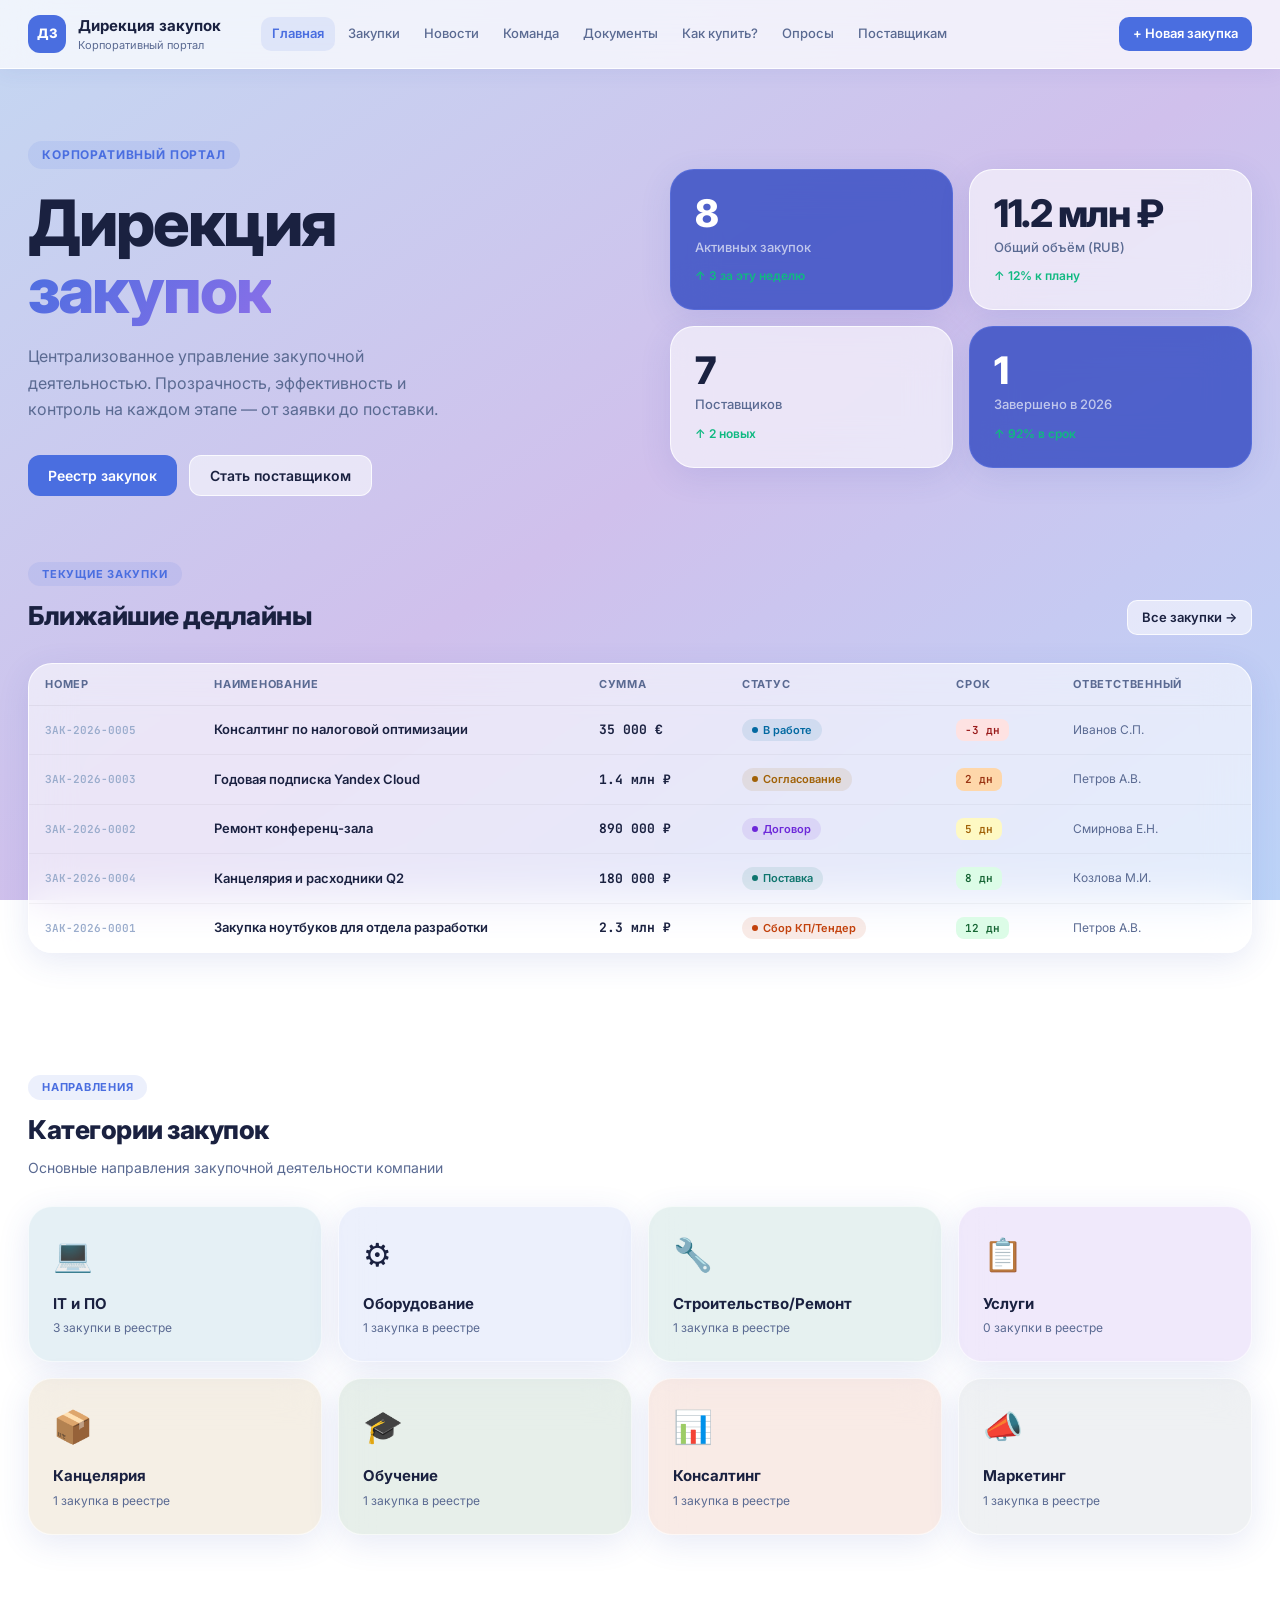
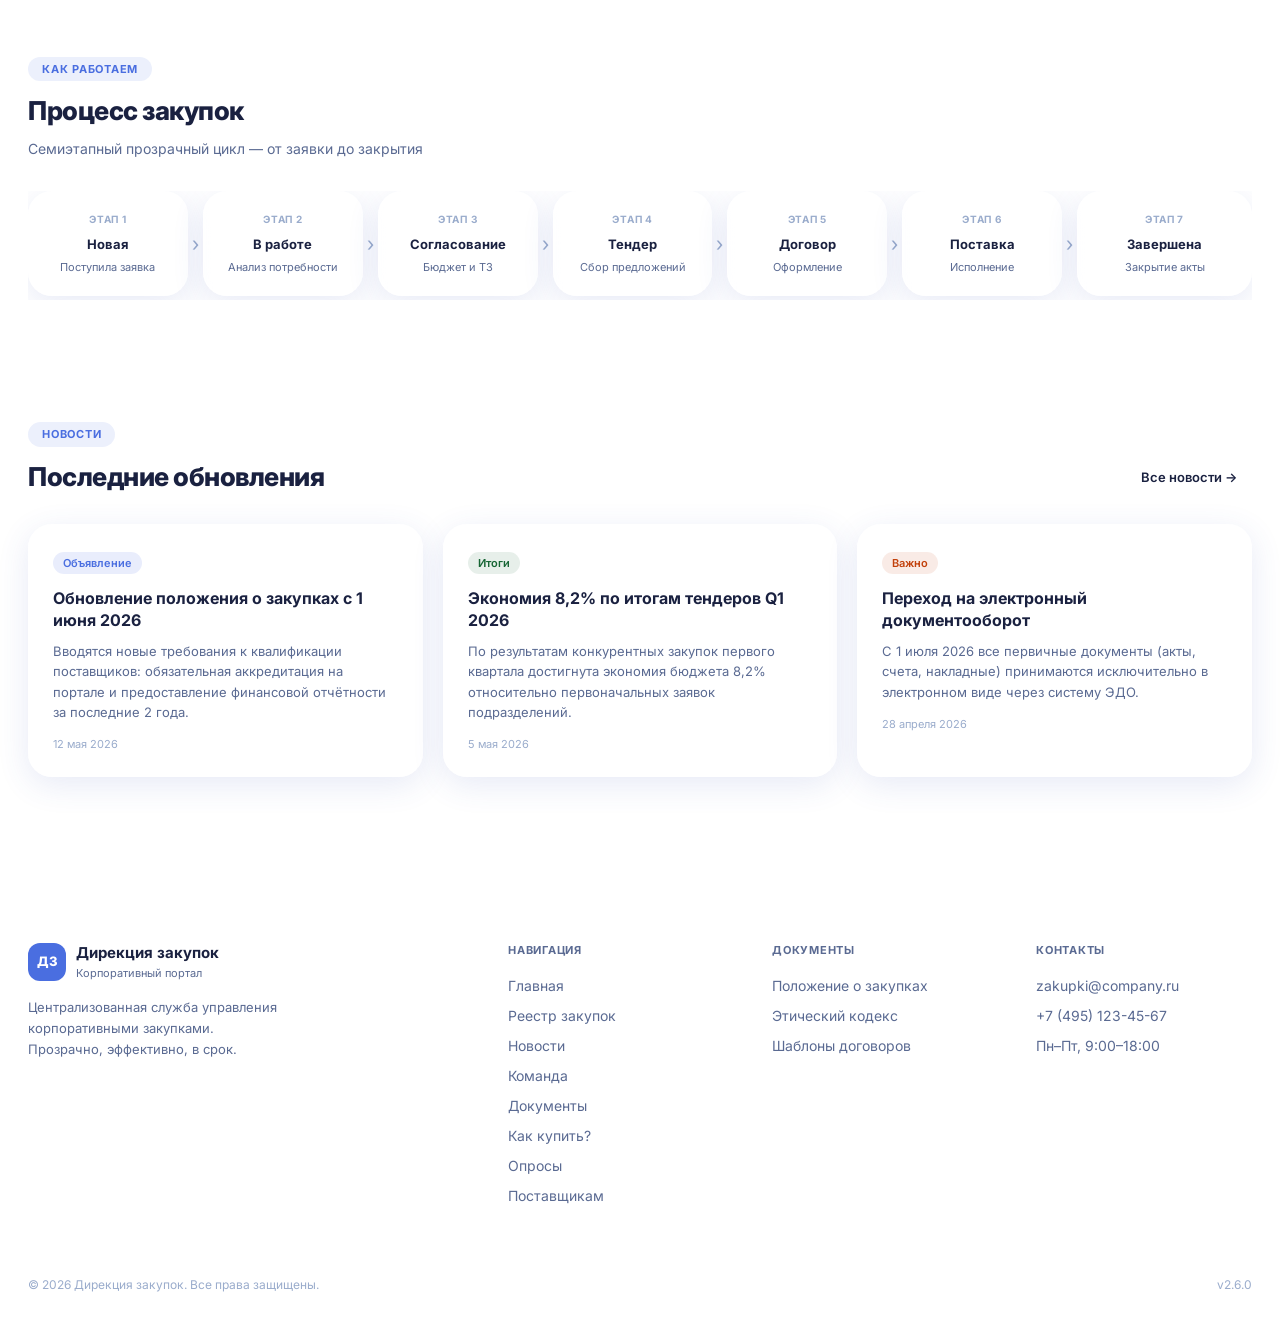
==== index.html @ 0bc18f3c "Initial commit: procurement portal" ====
<!DOCTYPE html>
<html lang="ru">
<head>
  <meta charset="UTF-8">
  <meta name="viewport" content="width=device-width, initial-scale=1.0">
  <title>Дирекция закупок — Корпоративный портал</title>
  <link rel="preconnect" href="https://fonts.googleapis.com">
  <link rel="preconnect" href="https://fonts.gstatic.com" crossorigin>
  <link href="https://fonts.googleapis.com/css2?family=Inter:wght@300;400;500;600;700;800&family=JetBrains+Mono:wght@500;600&display=swap" rel="stylesheet">
  <link rel="stylesheet" href="style.css">
</head>
<body>

<div id="nav-slot"></div>

<!-- HERO -->
<section class="hero">
  <div class="container">
    <div class="hero-layout">
      <div>
        <div class="hero-tag">Корпоративный портал</div>
        <h1 class="hero-title">Дирекция<br><span>закупок</span></h1>
        <p class="hero-sub">Централизованное управление закупочной деятельностью. Прозрачность, эффективность и контроль на каждом этапе — от заявки до поставки.</p>
        <div class="hero-actions">
          <a href="tenders.html" class="btn btn-primary">Реестр закупок</a>
          <a href="suppliers.html" class="btn btn-ghost">Стать поставщиком</a>
        </div>
      </div>
      <div class="hero-stats" id="heroStats"></div>
    </div>
  </div>
</section>

<!-- ACTIVE TENDERS -->
<section class="section" style="padding-top:0">
  <div class="container">
    <div class="section-header">
      <div>
        <div class="section-tag">Текущие закупки</div>
        <h2 class="section-title">Ближайшие дедлайны</h2>
      </div>
      <a href="tenders.html" class="btn btn-ghost btn-sm">Все закупки →</a>
    </div>
    <div class="card" style="overflow:hidden">
      <div class="table-wrap" id="tendersPreview"></div>
    </div>
  </div>
</section>

<!-- CATEGORIES -->
<section class="section">
  <div class="container">
    <div class="section-tag">Направления</div>
    <h2 class="section-title" style="margin-bottom:8px">Категории закупок</h2>
    <p class="section-sub" style="margin-bottom:28px">Основные направления закупочной деятельности компании</p>
    <div class="categories-grid" id="catsGrid"></div>
  </div>
</section>

<!-- PROCESS -->
<section class="section">
  <div class="container">
    <div class="section-tag">Как работаем</div>
    <h2 class="section-title" style="margin-bottom:8px">Процесс закупок</h2>
    <p class="section-sub" style="margin-bottom:32px">Семиэтапный прозрачный цикл — от заявки до закрытия</p>
    <div class="process-steps" id="processSteps"></div>
  </div>
</section>

<!-- NEWS -->
<section class="section">
  <div class="container">
    <div class="section-header">
      <div>
        <div class="section-tag">Новости</div>
        <h2 class="section-title">Последние обновления</h2>
      </div>
      <a href="news.html" class="btn btn-ghost btn-sm">Все новости →</a>
    </div>
    <div class="news-grid" id="newsGrid"></div>
  </div>
</section>

<div id="footer-slot"></div>

<script src="app.js"></script>
<script>
document.getElementById('nav-slot').innerHTML = navHTML('index.html');
document.getElementById('footer-slot').innerHTML = footerHTML();

const tasks = getTasks();

// Hero stats
const active = tasks.filter(t => t.status !== 'done');
const done   = tasks.filter(t => t.status === 'done');
const totalRub = tasks.filter(t => t.currency==='RUB').reduce((s,t)=>s+(parseFloat(t.amount)||0),0);
const suppliers = [...new Set(tasks.map(t=>t.supplier).filter(Boolean))].length;

document.getElementById('heroStats').innerHTML = `
  <div class="stat-card card-dark stat-dark">
    <div class="stat-value">${active.length}</div>
    <div class="stat-label">Активных закупок</div>
    <div class="stat-change up">↑ 3 за эту неделю</div>
  </div>
  <div class="stat-card card stat-light">
    <div class="stat-value">${fmtMoney(totalRub,'RUB').replace(' ₽',' <span style="font-size:22px;color:var(--muted)">₽</span>')}</div>
    <div class="stat-label">Общий объём (RUB)</div>
    <div class="stat-change up">↑ 12% к плану</div>
  </div>
  <div class="stat-card card stat-light">
    <div class="stat-value">${suppliers}</div>
    <div class="stat-label">Поставщиков</div>
    <div class="stat-change up">↑ 2 новых</div>
  </div>
  <div class="stat-card card-dark stat-dark">
    <div class="stat-value">${done.length}</div>
    <div class="stat-label">Завершено в 2026</div>
    <div class="stat-change up">↑ 92% в срок</div>
  </div>`;

// Tenders preview (5 non-done sorted by deadline)
const preview = [...tasks]
  .filter(t => t.status !== 'done')
  .sort((a,b) => new Date(a.deadline||'9999') - new Date(b.deadline||'9999'))
  .slice(0,5);

if (preview.length === 0) {
  document.getElementById('tendersPreview').innerHTML =
    '<div class="empty-state"><div class="empty-icon">📋</div><div class="empty-title">Нет активных закупок</div></div>';
} else {
  document.getElementById('tendersPreview').innerHTML = `
    <table>
      <thead><tr>
        <th>Номер</th><th>Наименование</th><th>Сумма</th><th>Статус</th><th>Срок</th><th>Ответственный</th>
      </tr></thead>
      <tbody>
        ${preview.map(t => {
          const dl = deadlineInfo(t.deadline, t.status);
          return `<tr onclick="location.href='tenders.html'">
            <td class="td-num">${esc(t.number)}</td>
            <td class="td-title">${esc(t.title)}</td>
            <td class="td-amount">${fmtMoney(t.amount,t.currency)}</td>
            <td>${statusBadge(t.status)}</td>
            <td>${dl ? `<span class="chip ${dl.cls}">${dl.label}</span>` : '—'}</td>
            <td class="td-resp">${esc(t.responsible||'—')}</td>
          </tr>`;
        }).join('')}
      </tbody>
    </table>`;
}

// Categories
const CAT_DATA = [
  { icon:'💻', name:'IT и ПО',              color:'rgba(3,105,161,0.1)',  count: tasks.filter(t=>t.category==='IT и ПО').length },
  { icon:'⚙️', name:'Оборудование',         color:'rgba(74,110,224,0.1)', count: tasks.filter(t=>t.category==='Оборудование').length },
  { icon:'🔧', name:'Строительство/Ремонт', color:'rgba(15,118,110,0.1)', count: tasks.filter(t=>t.category==='Строительство/Ремонт').length },
  { icon:'📋', name:'Услуги',               color:'rgba(109,40,217,0.1)', count: tasks.filter(t=>t.category==='Услуги').length },
  { icon:'📦', name:'Канцелярия',           color:'rgba(161,98,7,0.1)',   count: tasks.filter(t=>t.category==='Канцелярия').length },
  { icon:'🎓', name:'Обучение',             color:'rgba(22,101,52,0.1)',  count: tasks.filter(t=>t.category==='Обучение').length },
  { icon:'📊', name:'Консалтинг',           color:'rgba(194,65,12,0.1)',  count: tasks.filter(t=>t.category==='Консалтинг').length },
  { icon:'📣', name:'Маркетинг',            color:'rgba(100,116,139,0.1)',count: tasks.filter(t=>t.category==='Маркетинг').length },
];

document.getElementById('catsGrid').innerHTML = CAT_DATA.map(c => `
  <div class="cat-card card card-hover" style="background:${c.color};border-color:rgba(255,255,255,0.6)">
    <div class="cat-icon">${c.icon}</div>
    <div class="cat-name">${c.name}</div>
    <div class="cat-count">${c.count} закуп${c.count===1?'ка':'ки'} в реестре</div>
  </div>`).join('');

// Process steps
const STEPS = [
  { label:'Новая',       sub:'Поступила заявка' },
  { label:'В работе',    sub:'Анализ потребности' },
  { label:'Согласование',sub:'Бюджет и ТЗ' },
  { label:'Тендер',      sub:'Сбор предложений' },
  { label:'Договор',     sub:'Оформление' },
  { label:'Поставка',    sub:'Исполнение' },
  { label:'Завершена',   sub:'Закрытие акты' },
];

document.getElementById('processSteps').innerHTML = STEPS.map((s,i) => `
  <div class="step-wrap">
    <div class="step-card card">
      <div class="step-num">Этап ${i+1}</div>
      <div class="step-name">${s.label}</div>
      <div class="step-sub">${s.sub}</div>
    </div>
    ${i < STEPS.length-1 ? '<div class="step-arrow">›</div>' : ''}
  </div>`).join('');

// News — первые 3 из общего массива в app.js
document.getElementById('newsGrid').innerHTML = NEWS.slice(0,3).map(n => `
  <div class="news-card card card-hover">
    <div class="news-type" style="background:${n.tagColor};color:${n.tagText}">${n.tag}</div>
    <div class="news-title">${n.title}</div>
    <div class="news-body">${n.body}</div>
    <div class="news-date">${n.date}</div>
  </div>`).join('');
</script>
</body>
</html>
---- style.css ----
@import url('https://fonts.googleapis.com/css2?family=Inter:wght@300;400;500;600;700;800&family=JetBrains+Mono:wght@500;600&display=swap');

*,*::before,*::after{box-sizing:border-box;margin:0;padding:0}
:root{
  --bg:linear-gradient(145deg,#c4d7f2 0%,#d0c0ec 52%,#bcd4f8 100%);
  --glass:rgba(255,255,255,0.58);--glass-b:rgba(255,255,255,0.78);
  --glass-dark:rgba(52,75,195,0.82);--glass-dark-b:rgba(110,140,255,0.28);
  --blur:blur(22px);
  --r-xl:24px;--r-lg:18px;--r-md:12px;--r-sm:9px;
  --primary:#4a6ee0;--primary-h:#3558c0;--primary-l:rgba(74,110,224,0.1);
  --text:#1a2140;--muted:#5a6a92;--subtle:#9aaccc;
  --shadow:0 8px 32px rgba(55,80,180,0.12);--shadow-h:0 14px 48px rgba(55,80,180,0.2);
}
html{scroll-behavior:smooth}
body{font-family:'Inter',system-ui,sans-serif;background:var(--bg);background-attachment:fixed;min-height:100vh;color:var(--text);line-height:1.5}
.mono{font-family:'JetBrains Mono',monospace}
.container{max-width:1380px;margin:0 auto;padding:0 28px}

/* NAVBAR */
.navbar{position:sticky;top:0;z-index:200;background:rgba(255,255,255,0.72);backdrop-filter:var(--blur);-webkit-backdrop-filter:var(--blur);border-bottom:1px solid rgba(255,255,255,0.88);box-shadow:0 2px 20px rgba(55,80,180,0.08)}
.navbar .container{height:68px;display:flex;align-items:center}
.nav-brand{display:flex;align-items:center;gap:12px;text-decoration:none;margin-right:40px;flex-shrink:0}
.brand-icon{width:38px;height:38px;border-radius:12px;background:var(--primary);color:white;display:flex;align-items:center;justify-content:center;font-size:13px;font-weight:800;letter-spacing:-0.5px}
.brand-name{font-size:15px;font-weight:700;color:var(--text)}
.brand-sub{font-size:11px;color:var(--muted)}
.nav-links{display:flex;gap:2px;flex:1}
.nav-link{display:flex;align-items:center;padding:7px 11px;border-radius:10px;font-size:13px;font-weight:500;color:var(--muted);text-decoration:none;transition:all 0.15s}
.nav-link:hover{background:rgba(255,255,255,0.55);color:var(--text)}
.nav-link.active{background:var(--primary-l);color:var(--primary);font-weight:600}
.nav-actions{display:flex;align-items:center;gap:10px;margin-left:auto}

/* BUTTONS */
.btn{display:inline-flex;align-items:center;gap:7px;padding:9px 20px;border-radius:var(--r-md);font-size:14px;font-weight:600;cursor:pointer;transition:all 0.15s;border:none;font-family:inherit;text-decoration:none;white-space:nowrap}
.btn-primary{background:var(--primary);color:white}
.btn-primary:hover{background:var(--primary-h);transform:translateY(-1px);box-shadow:0 4px 16px rgba(74,110,224,0.38)}
.btn-ghost{background:rgba(255,255,255,0.55);color:var(--text);border:1px solid rgba(255,255,255,0.78)}
.btn-ghost:hover{background:rgba(255,255,255,0.75);transform:translateY(-1px)}
.btn-danger{background:rgba(239,68,68,0.1);color:#dc2626;border:1px solid rgba(239,68,68,0.2)}
.btn-danger:hover{background:rgba(239,68,68,0.18)}
.btn-sm{padding:7px 14px;font-size:13px;border-radius:10px}
.btn-icon{padding:8px;border-radius:var(--r-sm);background:rgba(255,255,255,0.5);border:1px solid rgba(255,255,255,0.7);cursor:pointer;color:var(--muted);transition:all 0.15s;display:inline-flex;align-items:center;font-family:inherit}
.btn-icon:hover{background:rgba(255,255,255,0.75);color:var(--text)}

/* GLASS CARD */
.card{background:var(--glass);backdrop-filter:var(--blur);-webkit-backdrop-filter:var(--blur);border:1px solid var(--glass-b);border-radius:var(--r-xl);box-shadow:var(--shadow)}
.card-dark{background:var(--glass-dark);backdrop-filter:var(--blur);-webkit-backdrop-filter:var(--blur);border:1px solid var(--glass-dark-b);border-radius:var(--r-xl);box-shadow:var(--shadow);color:white}
.card-hover{transition:all 0.2s}
.card-hover:hover{transform:translateY(-3px);box-shadow:var(--shadow-h);border-color:rgba(255,255,255,0.9)}

/* INPUTS */
.input{width:100%;padding:10px 14px;background:rgba(255,255,255,0.65);border:1px solid rgba(255,255,255,0.8);border-radius:var(--r-sm);font-family:inherit;font-size:14px;color:var(--text);transition:all 0.15s;outline:none}
.input:focus{border-color:var(--primary);background:rgba(255,255,255,0.88);box-shadow:0 0 0 3px rgba(74,110,224,0.1)}
.input::placeholder{color:var(--subtle)}
select.input{cursor:pointer}
textarea.input{resize:vertical;min-height:72px}

/* BADGES */
.badge{display:inline-flex;align-items:center;gap:5px;padding:3px 10px;border-radius:20px;font-size:11px;font-weight:600;white-space:nowrap}
.badge::before{content:'';width:6px;height:6px;border-radius:50%;background:currentColor;flex-shrink:0}
.badge-new{background:rgba(100,116,139,0.12);color:#64748b}
.badge-in_progress{background:rgba(3,105,161,0.1);color:#0369a1}
.badge-approval{background:rgba(161,98,7,0.1);color:#a16207}
.badge-tender{background:rgba(194,65,12,0.1);color:#c2410c}
.badge-contract{background:rgba(109,40,217,0.1);color:#6d28d9}
.badge-delivery{background:rgba(15,118,110,0.1);color:#0f766e}
.badge-done{background:rgba(22,101,52,0.1);color:#166534}
.badge-low{background:rgba(100,116,139,0.12);color:#64748b}
.badge-medium{background:rgba(3,105,161,0.1);color:#0369a1}
.badge-high{background:rgba(194,65,12,0.1);color:#c2410c}
.badge-critical{background:rgba(153,27,27,0.12);color:#991b1b}

/* DEADLINE CHIPS */
.chip{display:inline-flex;align-items:center;padding:3px 9px;border-radius:8px;font-size:11px;font-weight:600;font-family:'JetBrains Mono',monospace}
.chip-red{background:#fee2e2;color:#991b1b}
.chip-orange{background:#fed7aa;color:#9a3412}
.chip-yellow{background:#fef9c3;color:#a16207}
.chip-green{background:#dcfce7;color:#166534}
.chip-gray{background:rgba(100,116,139,0.1);color:#64748b}

/* SECTION */
.section{padding:60px 0}
.section-header{display:flex;align-items:flex-end;justify-content:space-between;margin-bottom:28px}
.section-tag{display:inline-flex;padding:4px 14px;background:rgba(74,110,224,0.1);color:var(--primary);border-radius:20px;font-size:11px;font-weight:700;text-transform:uppercase;letter-spacing:0.07em;margin-bottom:10px}
.section-title{font-size:26px;font-weight:800;letter-spacing:-0.5px}
.section-sub{font-size:14px;color:var(--muted)}

/* HERO */
.hero{padding:72px 0 64px}
.hero-layout{display:grid;grid-template-columns:1fr 1fr;gap:60px;align-items:center}
.hero-tag{display:inline-flex;padding:5px 14px;background:rgba(74,110,224,0.1);color:var(--primary);border-radius:20px;font-size:12px;font-weight:700;text-transform:uppercase;letter-spacing:0.07em;margin-bottom:20px}
.hero-title{font-size:clamp(38px,5vw,64px);font-weight:800;letter-spacing:-2px;line-height:1.05;margin-bottom:20px;color:var(--text)}
.hero-title span{background:linear-gradient(130deg,var(--primary) 0%,#8b6fe8 100%);-webkit-background-clip:text;-webkit-text-fill-color:transparent;background-clip:text}
.hero-sub{font-size:16px;color:var(--muted);line-height:1.65;margin-bottom:32px;max-width:420px}
.hero-actions{display:flex;gap:12px}
.hero-stats{display:grid;grid-template-columns:1fr 1fr;gap:16px}
.stat-card{padding:24px;border-radius:var(--r-xl)}
.stat-value{font-size:38px;font-weight:800;letter-spacing:-1.5px;line-height:1;margin-bottom:6px}
.stat-label{font-size:13px;font-weight:500}
.stat-change{font-size:12px;font-weight:600;margin-top:10px}
.stat-change.up{color:#10b981}
.stat-change.dn{color:#ef4444}
.stat-dark .stat-label{color:rgba(255,255,255,0.65)}
.stat-light .stat-label{color:var(--muted)}

/* TABLE */
.table-wrap{overflow-x:auto}
table{width:100%;border-collapse:collapse}
thead th{padding:12px 16px;text-align:left;font-size:11px;font-weight:700;text-transform:uppercase;letter-spacing:0.07em;color:var(--muted);border-bottom:1px solid rgba(0,0,0,0.05);white-space:nowrap}
tbody tr{cursor:pointer;transition:background 0.1s}
tbody tr:hover td{background:rgba(255,255,255,0.32)}
tbody td{padding:13px 16px;font-size:13px;border-bottom:1px solid rgba(0,0,0,0.04);vertical-align:middle}
tbody tr:last-child td{border-bottom:none}
.td-num{font-family:'JetBrains Mono',monospace;font-size:11px;color:var(--subtle);font-weight:600;white-space:nowrap}
.td-title{font-weight:600;color:var(--text);max-width:280px;overflow:hidden;text-overflow:ellipsis;white-space:nowrap}
.td-amount{font-family:'JetBrains Mono',monospace;font-weight:700;color:var(--text);white-space:nowrap}
.td-resp{font-size:12px;color:var(--muted);white-space:nowrap}

/* MODAL */
.overlay{position:fixed;inset:0;background:rgba(20,35,100,0.35);backdrop-filter:blur(10px);-webkit-backdrop-filter:blur(10px);display:flex;align-items:center;justify-content:center;z-index:500;padding:20px;animation:fadeIn 0.2s}
.modal{background:rgba(232,240,255,0.94);backdrop-filter:blur(28px);-webkit-backdrop-filter:blur(28px);border:1px solid rgba(255,255,255,0.92);border-radius:var(--r-xl);max-width:640px;width:100%;max-height:90vh;overflow-y:auto;box-shadow:0 24px 80px rgba(40,60,160,0.22);animation:slideUp 0.2s}
.modal-header{padding:24px 28px 18px;border-bottom:1px solid rgba(255,255,255,0.6);display:flex;align-items:flex-start;justify-content:space-between;gap:16px;position:sticky;top:0;background:rgba(232,240,255,0.97);backdrop-filter:blur(28px);z-index:10;border-radius:var(--r-xl) var(--r-xl) 0 0}
.modal-title{font-size:18px;font-weight:700}
.modal-num{font-size:12px;color:var(--muted);margin-top:3px;font-family:'JetBrains Mono',monospace}
.modal-body{padding:24px 28px}
.modal-footer{padding:16px 28px 24px;border-top:1px solid rgba(255,255,255,0.6);display:flex;gap:10px;justify-content:flex-end}

/* FORM */
.form-row{display:grid;grid-template-columns:1fr 1fr;gap:14px;margin-bottom:14px}
.form-row-3{grid-template-columns:1fr 1fr 1fr}
.form-group{margin-bottom:14px}
.form-label{display:block;font-size:11px;font-weight:700;text-transform:uppercase;letter-spacing:0.06em;color:var(--muted);margin-bottom:5px}

/* FILTERS */
.filters{display:flex;gap:10px;flex-wrap:wrap;margin-bottom:24px;align-items:center}
.filters .input{width:auto}
.search-wrap{position:relative}
.search-icon{position:absolute;left:12px;top:50%;transform:translateY(-50%);color:var(--subtle);pointer-events:none;font-size:15px}
.search-wrap .input{padding-left:36px;min-width:220px}

/* DETAIL */
.detail-grid{display:grid;grid-template-columns:1fr 1fr;gap:16px}
.detail-label{font-size:10px;font-weight:700;text-transform:uppercase;letter-spacing:0.07em;color:var(--subtle);margin-bottom:4px}
.detail-value{font-size:14px;color:var(--text)}
.detail-desc{background:rgba(255,255,255,0.4);border-radius:var(--r-sm);padding:12px;font-size:13px;color:var(--muted);line-height:1.5;margin-top:16px}
.detail-comment{background:rgba(254,249,195,0.5);border:1px solid rgba(253,230,138,0.5);border-radius:var(--r-sm);padding:12px;font-size:13px;color:#a16207;line-height:1.5;margin-top:12px}

/* CATEGORIES */
.categories-grid{display:grid;grid-template-columns:repeat(4,1fr);gap:16px}
.cat-card{padding:24px;cursor:default}
.cat-icon{font-size:32px;margin-bottom:14px}
.cat-name{font-size:15px;font-weight:700;margin-bottom:4px}
.cat-count{font-size:12px;color:var(--muted)}

/* PROCESS */
.process-steps{display:flex;gap:0;overflow-x:auto;padding-bottom:4px;align-items:stretch}
.step-wrap{flex:1;min-width:120px;display:flex;align-items:center}
.step-card{flex:1;padding:20px 14px;text-align:center}
.step-arrow{color:var(--subtle);font-size:20px;flex-shrink:0;padding:0 4px}
.step-num{font-size:10px;font-weight:700;text-transform:uppercase;letter-spacing:0.07em;color:var(--subtle);margin-bottom:8px}
.step-name{font-size:13px;font-weight:700;color:var(--text)}
.step-sub{font-size:11px;color:var(--muted);margin-top:4px}

/* NEWS */
.news-grid{display:grid;grid-template-columns:repeat(3,1fr);gap:20px}
.news-card{padding:24px}
.news-type{display:inline-flex;padding:3px 10px;border-radius:20px;font-size:11px;font-weight:600;margin-bottom:14px}
.news-title{font-size:16px;font-weight:700;line-height:1.35;margin-bottom:10px}
.news-body{font-size:13px;color:var(--muted);line-height:1.55}
.news-date{font-size:11px;color:var(--subtle);margin-top:14px}

/* SUPPLIERS */
.benefits-grid{display:grid;grid-template-columns:repeat(4,1fr);gap:16px;margin-bottom:48px}
.benefit-card{padding:28px 24px}
.benefit-icon{font-size:32px;margin-bottom:16px}
.benefit-title{font-size:15px;font-weight:700;margin-bottom:8px}
.benefit-text{font-size:13px;color:var(--muted);line-height:1.55}
.how-grid{display:grid;grid-template-columns:repeat(4,1fr);gap:20px;margin-bottom:48px}
.how-card{padding:28px 24px}
.how-num{width:44px;height:44px;border-radius:14px;background:var(--primary);color:white;display:flex;align-items:center;justify-content:center;font-size:18px;font-weight:800;margin-bottom:16px}
.how-title{font-size:15px;font-weight:700;margin-bottom:8px}
.how-text{font-size:13px;color:var(--muted);line-height:1.55}

/* FOOTER */
.footer{margin-top:60px;padding:44px 0 32px;border-top:1px solid rgba(255,255,255,0.45)}
.footer-grid{display:grid;grid-template-columns:2fr 1fr 1fr 1fr;gap:48px;margin-bottom:36px}
.footer-heading{font-size:11px;font-weight:700;text-transform:uppercase;letter-spacing:0.07em;color:var(--muted);margin-bottom:16px}
.footer-link{display:block;font-size:14px;color:var(--muted);text-decoration:none;margin-bottom:9px;transition:color 0.15s}
.footer-link:hover{color:var(--text)}
.footer-bottom{padding-top:24px;border-top:1px solid rgba(255,255,255,0.4);display:flex;justify-content:space-between;font-size:12px;color:var(--subtle)}

/* MISC */
.hidden{display:none!important}
.empty-state{padding:48px;text-align:center;color:var(--muted)}
.empty-icon{font-size:40px;margin-bottom:12px}
.empty-title{font-size:16px;font-weight:600;margin-bottom:6px}
.divider{height:1px;background:rgba(255,255,255,0.5);margin:20px 0}
.page-title{font-size:32px;font-weight:800;letter-spacing:-1px;margin-bottom:8px}
.page-sub{font-size:15px;color:var(--muted)}
.summary-row{display:flex;gap:16px;margin-bottom:28px;flex-wrap:wrap}
.summary-card{padding:16px 20px;border-radius:var(--r-lg);flex:1;min-width:140px}
.summary-val{font-size:24px;font-weight:800;letter-spacing:-1px}
.summary-lbl{font-size:12px;color:var(--muted);margin-top:2px}

/* RESPONSIVE */
@media(max-width:1100px){.categories-grid{grid-template-columns:repeat(3,1fr)}.benefits-grid{grid-template-columns:repeat(2,1fr)}.how-grid{grid-template-columns:repeat(2,1fr)}}
@media(max-width:900px){.nav-links{display:none}.hero-layout{grid-template-columns:1fr}.hero-stats{grid-template-columns:1fr 1fr 1fr 1fr}.footer-grid{grid-template-columns:1fr 1fr;gap:28px}.news-grid{grid-template-columns:1fr 1fr}.categories-grid{grid-template-columns:repeat(2,1fr)}}
@media(max-width:600px){.container{padding:0 16px}.hero-stats{grid-template-columns:1fr 1fr}.form-row,.form-row-3{grid-template-columns:1fr}.detail-grid{grid-template-columns:1fr}.news-grid{grid-template-columns:1fr}.footer-grid{grid-template-columns:1fr}.summary-row{flex-direction:column}}

/* ANIMATIONS */
@keyframes fadeIn{from{opacity:0}to{opacity:1}}
@keyframes slideUp{from{opacity:0;transform:translateY(18px)}to{opacity:1;transform:translateY(0)}}

/* SCROLLBARS */
::-webkit-scrollbar{width:8px;height:8px}
::-webkit-scrollbar-track{background:rgba(255,255,255,0.15);border-radius:4px}
::-webkit-scrollbar-thumb{background:rgba(74,110,224,0.28);border-radius:4px}
::-webkit-scrollbar-thumb:hover{background:rgba(74,110,224,0.48)}
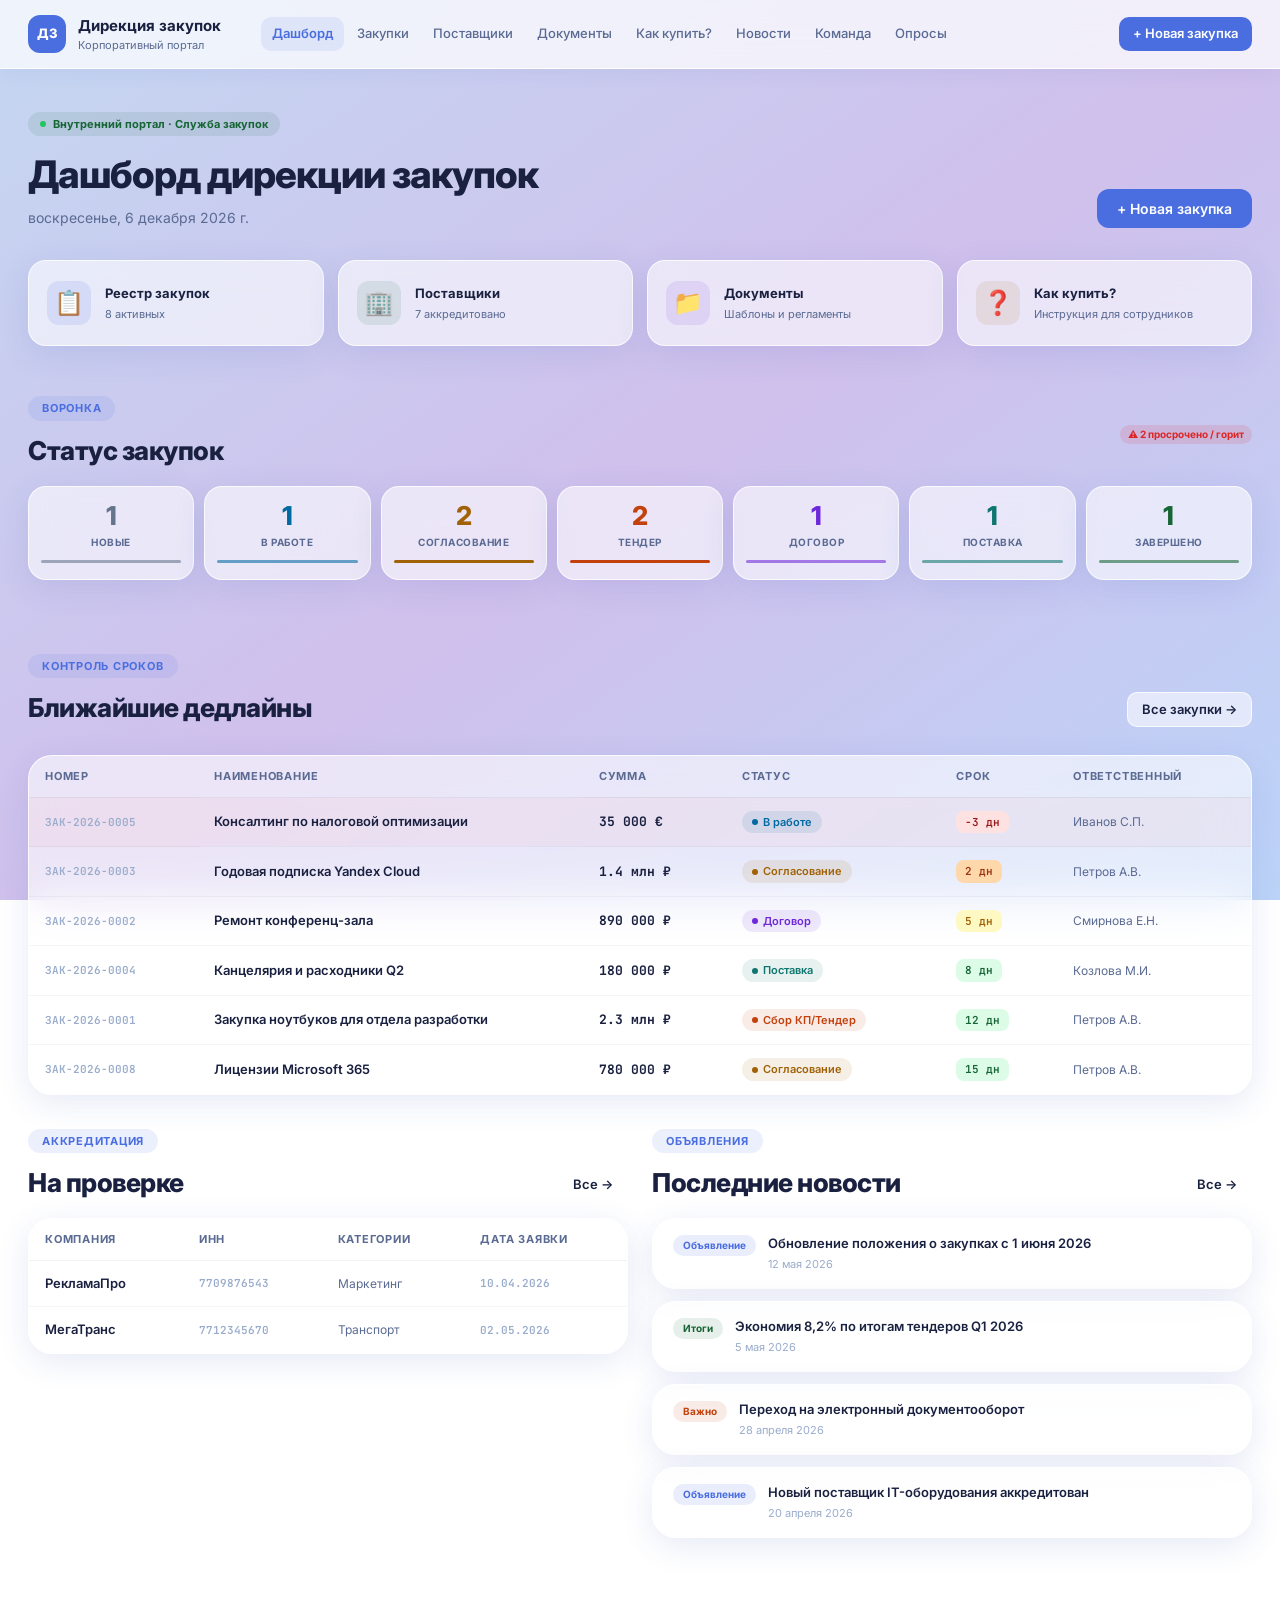
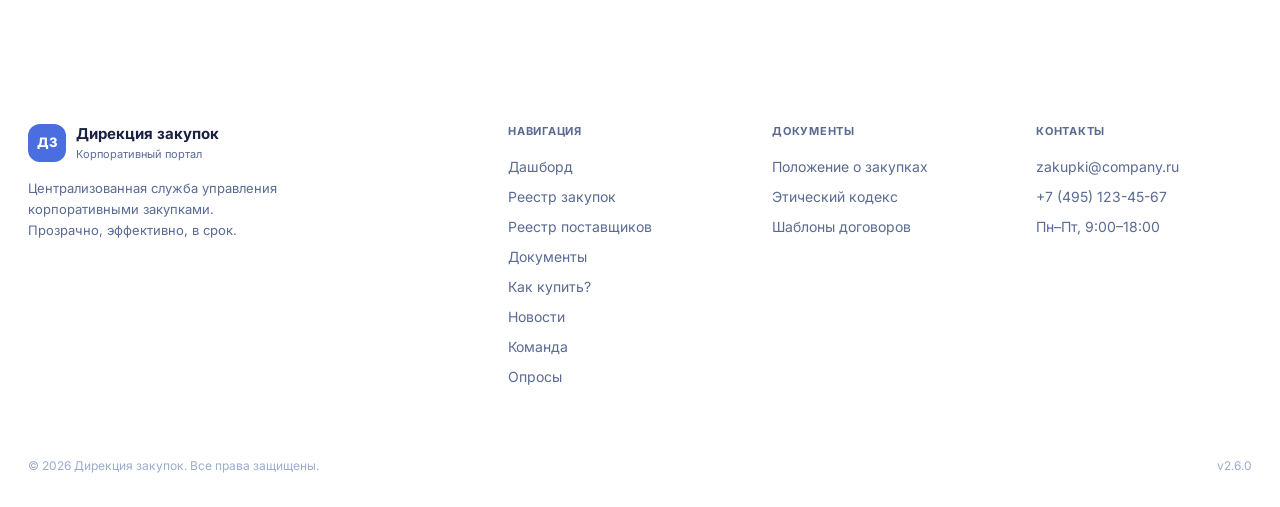
==== commit ad332070: "Переработка под внутреннее использование: дашборд, реестр поставщиков, обновлённая навигация" ====
--- a/index.html
+++ b/index.html
@@ -3,40 +3,93 @@
 <head>
   <meta charset="UTF-8">
   <meta name="viewport" content="width=device-width, initial-scale=1.0">
-  <title>Дирекция закупок — Корпоративный портал</title>
+  <title>Дашборд — Дирекция закупок</title>
   <link rel="preconnect" href="https://fonts.googleapis.com">
   <link rel="preconnect" href="https://fonts.gstatic.com" crossorigin>
   <link href="https://fonts.googleapis.com/css2?family=Inter:wght@300;400;500;600;700;800&family=JetBrains+Mono:wght@500;600&display=swap" rel="stylesheet">
   <link rel="stylesheet" href="style.css">
+  <style>
+    .quick-actions{display:grid;grid-template-columns:repeat(4,1fr);gap:14px;margin-bottom:40px}
+    .qa-card{padding:20px 18px;border-radius:var(--r-lg);display:flex;align-items:center;gap:14px;text-decoration:none;color:var(--text);transition:all 0.15s;cursor:pointer}
+    .qa-card:hover{transform:translateY(-2px);box-shadow:var(--shadow-h)}
+    .qa-icon{font-size:24px;width:44px;height:44px;border-radius:12px;display:flex;align-items:center;justify-content:center;flex-shrink:0}
+    .qa-label{font-size:13px;font-weight:700}
+    .qa-sub{font-size:11px;color:var(--muted);margin-top:2px}
+    .pipeline-grid{display:grid;grid-template-columns:repeat(7,1fr);gap:10px;margin-bottom:40px}
+    .pipe-card{padding:16px 12px;text-align:center;border-radius:var(--r-lg)}
+    .pipe-count{font-size:26px;font-weight:800;line-height:1;margin-bottom:6px}
+    .pipe-label{font-size:10px;font-weight:700;text-transform:uppercase;letter-spacing:0.05em;color:var(--muted)}
+    .pipe-bar{height:3px;border-radius:2px;margin-top:10px}
+    .urgent-badge{display:inline-flex;padding:2px 8px;border-radius:10px;font-size:10px;font-weight:700;background:rgba(220,38,38,0.12);color:#dc2626}
+    @media(max-width:1100px){.quick-actions{grid-template-columns:repeat(2,1fr)}.pipeline-grid{grid-template-columns:repeat(4,1fr)}}
+    @media(max-width:600px){.quick-actions{grid-template-columns:1fr 1fr}.pipeline-grid{grid-template-columns:repeat(2,1fr)}}
+  </style>
 </head>
 <body>
 
 <div id="nav-slot"></div>
 
-<!-- HERO -->
-<section class="hero">
-  <div class="container">
-    <div class="hero-layout">
-      <div>
-        <div class="hero-tag">Корпоративный портал</div>
-        <h1 class="hero-title">Дирекция<br><span>закупок</span></h1>
-        <p class="hero-sub">Централизованное управление закупочной деятельностью. Прозрачность, эффективность и контроль на каждом этапе — от заявки до поставки.</p>
-        <div class="hero-actions">
-          <a href="tenders.html" class="btn btn-primary">Реестр закупок</a>
-          <a href="suppliers.html" class="btn btn-ghost">Стать поставщиком</a>
+<!-- HEADER -->
+<section style="padding:40px 0 32px">
+  <div class="container">
+    <div style="display:flex;align-items:flex-end;justify-content:space-between;flex-wrap:wrap;gap:16px">
+      <div>
+        <div style="display:inline-flex;align-items:center;gap:7px;padding:4px 12px;background:rgba(22,101,52,0.1);border-radius:20px;font-size:11px;font-weight:700;color:#166534;margin-bottom:10px">
+          <span style="width:6px;height:6px;background:#22c55e;border-radius:50%;display:inline-block"></span>
+          Внутренний портал · Служба закупок
         </div>
-      </div>
-      <div class="hero-stats" id="heroStats"></div>
-    </div>
-  </div>
-</section>
-
-<!-- ACTIVE TENDERS -->
-<section class="section" style="padding-top:0">
+        <h1 style="font-size:clamp(26px,3vw,38px);font-weight:800;letter-spacing:-1px;margin-bottom:4px">Дашборд дирекции закупок</h1>
+        <p style="font-size:14px;color:var(--muted)" id="todayDate"></p>
+      </div>
+      <a href="tenders.html" class="btn btn-primary">+ Новая закупка</a>
+    </div>
+  </div>
+</section>
+
+<!-- QUICK ACTIONS -->
+<section style="padding:0 0 8px">
+  <div class="container">
+    <div class="quick-actions">
+      <a href="tenders.html" class="qa-card card card-hover">
+        <div class="qa-icon" style="background:rgba(74,110,224,0.12)">📋</div>
+        <div><div class="qa-label">Реестр закупок</div><div class="qa-sub" id="qaActive"></div></div>
+      </a>
+      <a href="suppliers.html" class="qa-card card card-hover">
+        <div class="qa-icon" style="background:rgba(22,101,52,0.1)">🏢</div>
+        <div><div class="qa-label">Поставщики</div><div class="qa-sub" id="qaSuppliers"></div></div>
+      </a>
+      <a href="docs.html" class="qa-card card card-hover">
+        <div class="qa-icon" style="background:rgba(109,40,217,0.1)">📁</div>
+        <div><div class="qa-label">Документы</div><div class="qa-sub">Шаблоны и регламенты</div></div>
+      </a>
+      <a href="howto.html" class="qa-card card card-hover">
+        <div class="qa-icon" style="background:rgba(161,98,7,0.1)">❓</div>
+        <div><div class="qa-label">Как купить?</div><div class="qa-sub">Инструкция для сотрудников</div></div>
+      </a>
+    </div>
+  </div>
+</section>
+
+<!-- PIPELINE -->
+<section style="padding:0 0 32px">
+  <div class="container">
+    <div style="display:flex;align-items:center;justify-content:space-between;margin-bottom:16px">
+      <div>
+        <div class="section-tag">Воронка</div>
+        <h2 class="section-title">Статус закупок</h2>
+      </div>
+      <div id="urgentWrap"></div>
+    </div>
+    <div class="pipeline-grid" id="pipelineGrid"></div>
+  </div>
+</section>
+
+<!-- DEADLINES TABLE -->
+<section style="padding:0 0 32px">
   <div class="container">
     <div class="section-header">
       <div>
-        <div class="section-tag">Текущие закупки</div>
+        <div class="section-tag">Контроль сроков</div>
         <h2 class="section-title">Ближайшие дедлайны</h2>
       </div>
       <a href="tenders.html" class="btn btn-ghost btn-sm">Все закупки →</a>
@@ -47,37 +100,36 @@
   </div>
 </section>
 
-<!-- CATEGORIES -->
-<section class="section">
-  <div class="container">
-    <div class="section-tag">Направления</div>
-    <h2 class="section-title" style="margin-bottom:8px">Категории закупок</h2>
-    <p class="section-sub" style="margin-bottom:28px">Основные направления закупочной деятельности компании</p>
-    <div class="categories-grid" id="catsGrid"></div>
-  </div>
-</section>
-
-<!-- PROCESS -->
-<section class="section">
-  <div class="container">
-    <div class="section-tag">Как работаем</div>
-    <h2 class="section-title" style="margin-bottom:8px">Процесс закупок</h2>
-    <p class="section-sub" style="margin-bottom:32px">Семиэтапный прозрачный цикл — от заявки до закрытия</p>
-    <div class="process-steps" id="processSteps"></div>
-  </div>
-</section>
-
-<!-- NEWS -->
-<section class="section">
-  <div class="container">
-    <div class="section-header">
-      <div>
-        <div class="section-tag">Новости</div>
-        <h2 class="section-title">Последние обновления</h2>
-      </div>
-      <a href="news.html" class="btn btn-ghost btn-sm">Все новости →</a>
-    </div>
-    <div class="news-grid" id="newsGrid"></div>
+<!-- BOTTOM GRID: suppliers pending + news -->
+<section style="padding:0 0 80px">
+  <div class="container">
+    <div style="display:grid;grid-template-columns:1fr 1fr;gap:24px;align-items:start">
+
+      <!-- Pending suppliers -->
+      <div>
+        <div class="section-header" style="margin-bottom:16px">
+          <div>
+            <div class="section-tag">Аккредитация</div>
+            <h2 class="section-title">На проверке</h2>
+          </div>
+          <a href="suppliers.html" class="btn btn-ghost btn-sm">Все →</a>
+        </div>
+        <div class="card" style="overflow:hidden" id="pendingSuppliers"></div>
+      </div>
+
+      <!-- News -->
+      <div>
+        <div class="section-header" style="margin-bottom:16px">
+          <div>
+            <div class="section-tag">Объявления</div>
+            <h2 class="section-title">Последние новости</h2>
+          </div>
+          <a href="news.html" class="btn btn-ghost btn-sm">Все →</a>
+        </div>
+        <div style="display:flex;flex-direction:column;gap:12px" id="newsList"></div>
+      </div>
+
+    </div>
   </div>
 </section>
 
@@ -85,58 +137,72 @@
 
 <script src="app.js"></script>
 <script>
-document.getElementById('nav-slot').innerHTML = navHTML('index.html');
+document.getElementById('nav-slot').innerHTML   = navHTML('index.html');
 document.getElementById('footer-slot').innerHTML = footerHTML();
 
 const tasks = getTasks();
 
-// Hero stats
-const active = tasks.filter(t => t.status !== 'done');
-const done   = tasks.filter(t => t.status === 'done');
-const totalRub = tasks.filter(t => t.currency==='RUB').reduce((s,t)=>s+(parseFloat(t.amount)||0),0);
-const suppliers = [...new Set(tasks.map(t=>t.supplier).filter(Boolean))].length;
-
-document.getElementById('heroStats').innerHTML = `
-  <div class="stat-card card-dark stat-dark">
-    <div class="stat-value">${active.length}</div>
-    <div class="stat-label">Активных закупок</div>
-    <div class="stat-change up">↑ 3 за эту неделю</div>
-  </div>
-  <div class="stat-card card stat-light">
-    <div class="stat-value">${fmtMoney(totalRub,'RUB').replace(' ₽',' <span style="font-size:22px;color:var(--muted)">₽</span>')}</div>
-    <div class="stat-label">Общий объём (RUB)</div>
-    <div class="stat-change up">↑ 12% к плану</div>
-  </div>
-  <div class="stat-card card stat-light">
-    <div class="stat-value">${suppliers}</div>
-    <div class="stat-label">Поставщиков</div>
-    <div class="stat-change up">↑ 2 новых</div>
-  </div>
-  <div class="stat-card card-dark stat-dark">
-    <div class="stat-value">${done.length}</div>
-    <div class="stat-label">Завершено в 2026</div>
-    <div class="stat-change up">↑ 92% в срок</div>
+// Date
+document.getElementById('todayDate').textContent =
+  new Date().toLocaleDateString('ru-RU', {weekday:'long', day:'numeric', month:'long', year:'numeric'});
+
+// Quick action subtitles
+const activeTasks = tasks.filter(t => t.status !== 'done');
+document.getElementById('qaActive').textContent  = activeTasks.length + ' активных';
+const accredited = SUPPLIERS.filter(s => s.status === 'accredited').length;
+document.getElementById('qaSuppliers').textContent = accredited + ' аккредитовано';
+
+// Pipeline
+const PIPE = [
+  { key:'new',         label:'Новые',        color:'#64748b' },
+  { key:'in_progress', label:'В работе',     color:'#0369a1' },
+  { key:'approval',    label:'Согласование', color:'#a16207' },
+  { key:'tender',      label:'Тендер',       color:'#c2410c' },
+  { key:'contract',    label:'Договор',      color:'#6d28d9' },
+  { key:'delivery',    label:'Поставка',     color:'#0f766e' },
+  { key:'done',        label:'Завершено',    color:'#166534' },
+];
+const countByStatus = {};
+tasks.forEach(t => { countByStatus[t.status] = (countByStatus[t.status]||0)+1; });
+const maxCount = Math.max(...PIPE.map(p => countByStatus[p.key]||0), 1);
+
+document.getElementById('pipelineGrid').innerHTML = PIPE.map(p => {
+  const n = countByStatus[p.key] || 0;
+  const pct = Math.round(n / maxCount * 100);
+  return `<div class="pipe-card card">
+    <div class="pipe-count" style="color:${p.color}">${n}</div>
+    <div class="pipe-label">${p.label}</div>
+    <div class="pipe-bar" style="background:${p.color};opacity:${0.15 + pct/100*0.85}"></div>
   </div>`;
-
-// Tenders preview (5 non-done sorted by deadline)
+}).join('');
+
+// Urgent count
+const urgent = tasks.filter(t => {
+  if (t.status === 'done') return false;
+  const days = Math.ceil((new Date(t.deadline||'9999') - Date.now()) / 86400000);
+  return days <= 3;
+});
+if (urgent.length > 0) {
+  document.getElementById('urgentWrap').innerHTML =
+    `<span class="urgent-badge">⚠ ${urgent.length} просрочено / горит</span>`;
+}
+
+// Tenders preview — сортировка по дедлайну, топ-6
 const preview = [...tasks]
   .filter(t => t.status !== 'done')
   .sort((a,b) => new Date(a.deadline||'9999') - new Date(b.deadline||'9999'))
-  .slice(0,5);
-
-if (preview.length === 0) {
-  document.getElementById('tendersPreview').innerHTML =
-    '<div class="empty-state"><div class="empty-icon">📋</div><div class="empty-title">Нет активных закупок</div></div>';
-} else {
-  document.getElementById('tendersPreview').innerHTML = `
-    <table>
+  .slice(0,6);
+
+document.getElementById('tendersPreview').innerHTML = preview.length === 0
+  ? '<div class="empty-state"><div class="empty-icon">📋</div><div class="empty-title">Нет активных закупок</div></div>'
+  : `<table>
       <thead><tr>
         <th>Номер</th><th>Наименование</th><th>Сумма</th><th>Статус</th><th>Срок</th><th>Ответственный</th>
       </tr></thead>
       <tbody>
         ${preview.map(t => {
           const dl = deadlineInfo(t.deadline, t.status);
-          return `<tr onclick="location.href='tenders.html'">
+          return `<tr onclick="location.href='tenders.html'" style="${dl?.cls==='chip-red'?'background:rgba(239,68,68,0.04)':''}">
             <td class="td-num">${esc(t.number)}</td>
             <td class="td-title">${esc(t.title)}</td>
             <td class="td-amount">${fmtMoney(t.amount,t.currency)}</td>
@@ -147,56 +213,34 @@
         }).join('')}
       </tbody>
     </table>`;
-}
-
-// Categories
-const CAT_DATA = [
-  { icon:'💻', name:'IT и ПО',              color:'rgba(3,105,161,0.1)',  count: tasks.filter(t=>t.category==='IT и ПО').length },
-  { icon:'⚙️', name:'Оборудование',         color:'rgba(74,110,224,0.1)', count: tasks.filter(t=>t.category==='Оборудование').length },
-  { icon:'🔧', name:'Строительство/Ремонт', color:'rgba(15,118,110,0.1)', count: tasks.filter(t=>t.category==='Строительство/Ремонт').length },
-  { icon:'📋', name:'Услуги',               color:'rgba(109,40,217,0.1)', count: tasks.filter(t=>t.category==='Услуги').length },
-  { icon:'📦', name:'Канцелярия',           color:'rgba(161,98,7,0.1)',   count: tasks.filter(t=>t.category==='Канцелярия').length },
-  { icon:'🎓', name:'Обучение',             color:'rgba(22,101,52,0.1)',  count: tasks.filter(t=>t.category==='Обучение').length },
-  { icon:'📊', name:'Консалтинг',           color:'rgba(194,65,12,0.1)',  count: tasks.filter(t=>t.category==='Консалтинг').length },
-  { icon:'📣', name:'Маркетинг',            color:'rgba(100,116,139,0.1)',count: tasks.filter(t=>t.category==='Маркетинг').length },
-];
-
-document.getElementById('catsGrid').innerHTML = CAT_DATA.map(c => `
-  <div class="cat-card card card-hover" style="background:${c.color};border-color:rgba(255,255,255,0.6)">
-    <div class="cat-icon">${c.icon}</div>
-    <div class="cat-name">${c.name}</div>
-    <div class="cat-count">${c.count} закуп${c.count===1?'ка':'ки'} в реестре</div>
-  </div>`).join('');
-
-// Process steps
-const STEPS = [
-  { label:'Новая',       sub:'Поступила заявка' },
-  { label:'В работе',    sub:'Анализ потребности' },
-  { label:'Согласование',sub:'Бюджет и ТЗ' },
-  { label:'Тендер',      sub:'Сбор предложений' },
-  { label:'Договор',     sub:'Оформление' },
-  { label:'Поставка',    sub:'Исполнение' },
-  { label:'Завершена',   sub:'Закрытие акты' },
-];
-
-document.getElementById('processSteps').innerHTML = STEPS.map((s,i) => `
-  <div class="step-wrap">
-    <div class="step-card card">
-      <div class="step-num">Этап ${i+1}</div>
-      <div class="step-name">${s.label}</div>
-      <div class="step-sub">${s.sub}</div>
-    </div>
-    ${i < STEPS.length-1 ? '<div class="step-arrow">›</div>' : ''}
-  </div>`).join('');
-
-// News — первые 3 из общего массива в app.js
-document.getElementById('newsGrid').innerHTML = NEWS.slice(0,3).map(n => `
-  <div class="news-card card card-hover">
-    <div class="news-type" style="background:${n.tagColor};color:${n.tagText}">${n.tag}</div>
-    <div class="news-title">${n.title}</div>
-    <div class="news-body">${n.body}</div>
-    <div class="news-date">${n.date}</div>
-  </div>`).join('');
+
+// Pending suppliers
+const pending = SUPPLIERS.filter(s => s.status === 'pending');
+document.getElementById('pendingSuppliers').innerHTML = pending.length === 0
+  ? '<div class="empty-state" style="padding:32px"><div class="empty-icon">✅</div><div class="empty-title">Заявок на проверке нет</div></div>'
+  : `<table>
+      <thead><tr><th>Компания</th><th>ИНН</th><th>Категории</th><th>Дата заявки</th></tr></thead>
+      <tbody>
+        ${pending.map(s => `<tr onclick="location.href='suppliers.html'">
+          <td style="font-weight:600;font-size:13px">${esc(s.name)}</td>
+          <td class="td-num">${esc(s.inn)}</td>
+          <td style="font-size:12px;color:var(--muted)">${s.cats.join(', ')}</td>
+          <td class="td-num">${fmtDate(s.since)}</td>
+        </tr>`).join('')}
+      </tbody>
+    </table>`;
+
+// News compact list
+document.getElementById('newsList').innerHTML = NEWS.slice(0,4).map(n => `
+  <a href="news.html" style="text-decoration:none;color:inherit" class="card card-hover" style="">
+    <div style="padding:16px 20px;display:flex;gap:12px;align-items:flex-start">
+      <div style="padding:3px 10px;border-radius:20px;font-size:10px;font-weight:700;background:${n.tagColor};color:${n.tagText};white-space:nowrap;flex-shrink:0">${n.tag}</div>
+      <div>
+        <div style="font-size:13px;font-weight:600;margin-bottom:3px;line-height:1.35">${n.title}</div>
+        <div style="font-size:11px;color:var(--subtle)">${n.date}</div>
+      </div>
+    </div>
+  </a>`).join('');
 </script>
 </body>
 </html>
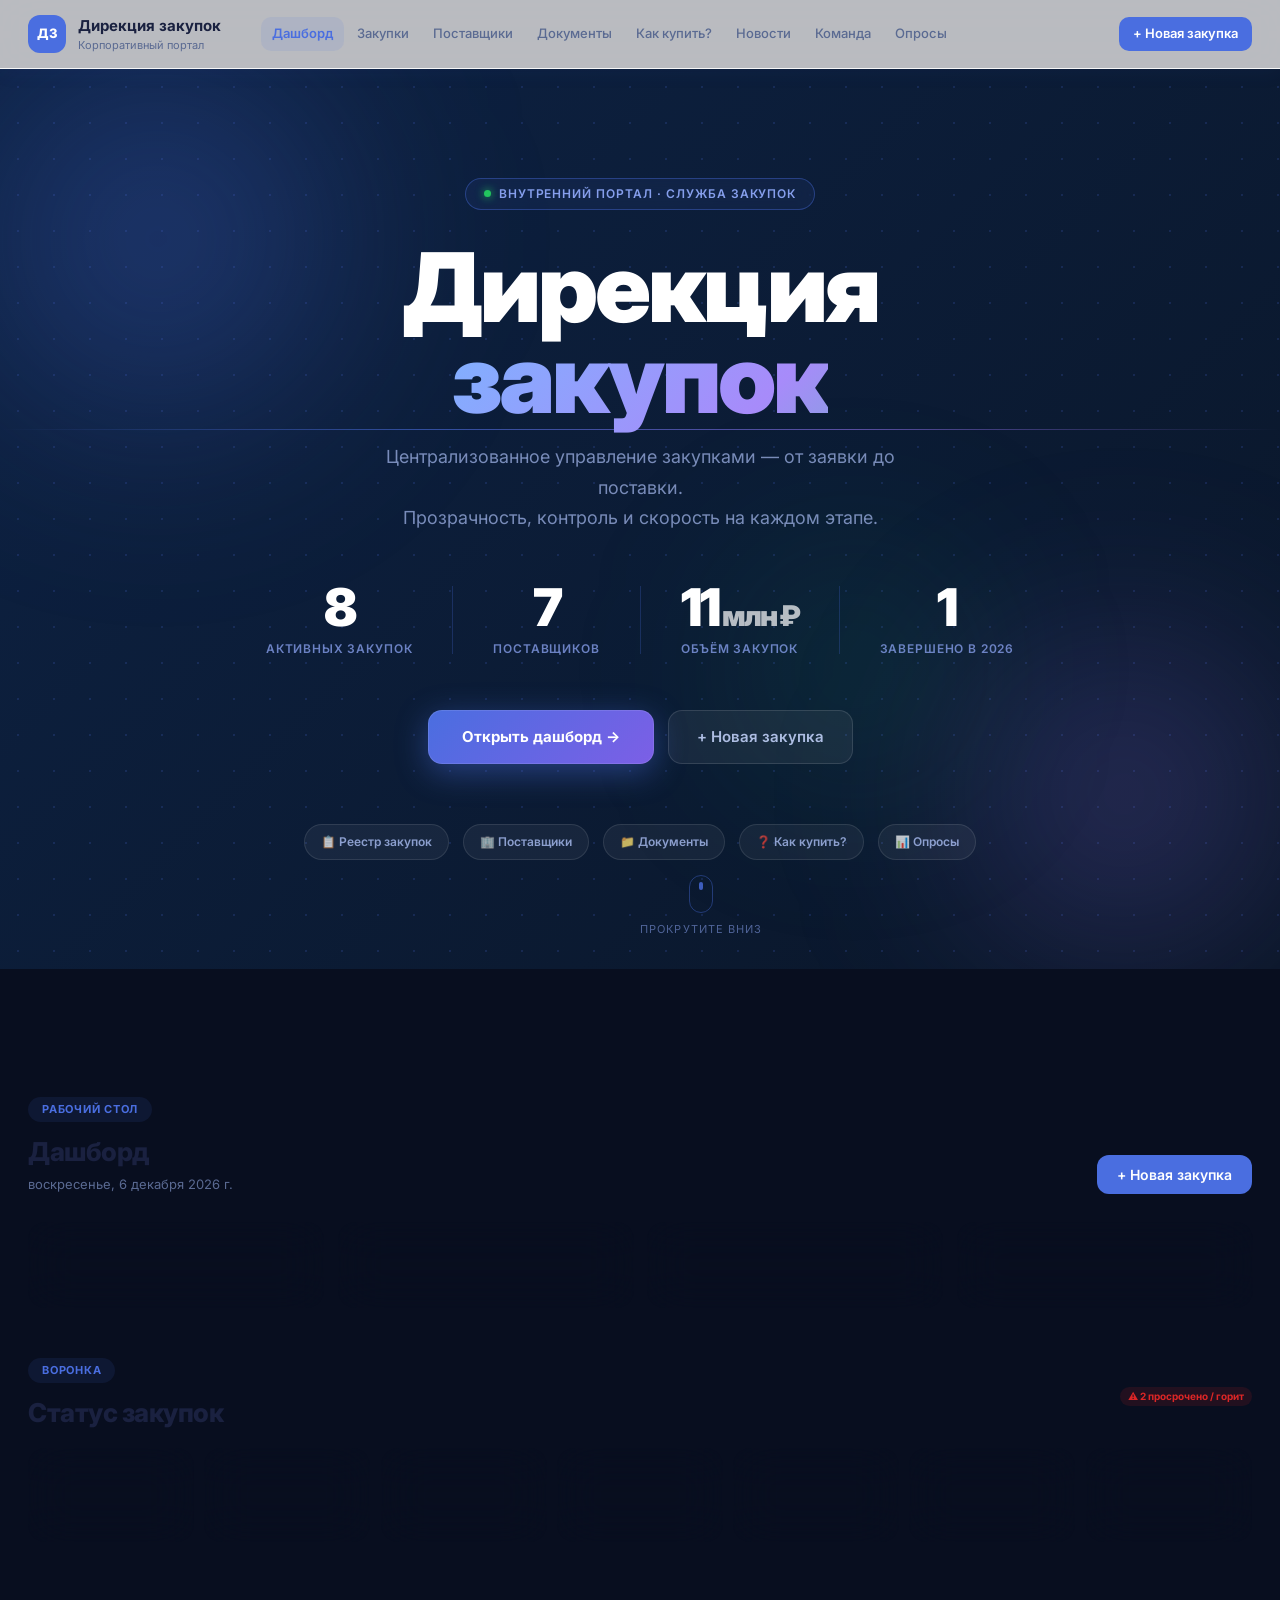
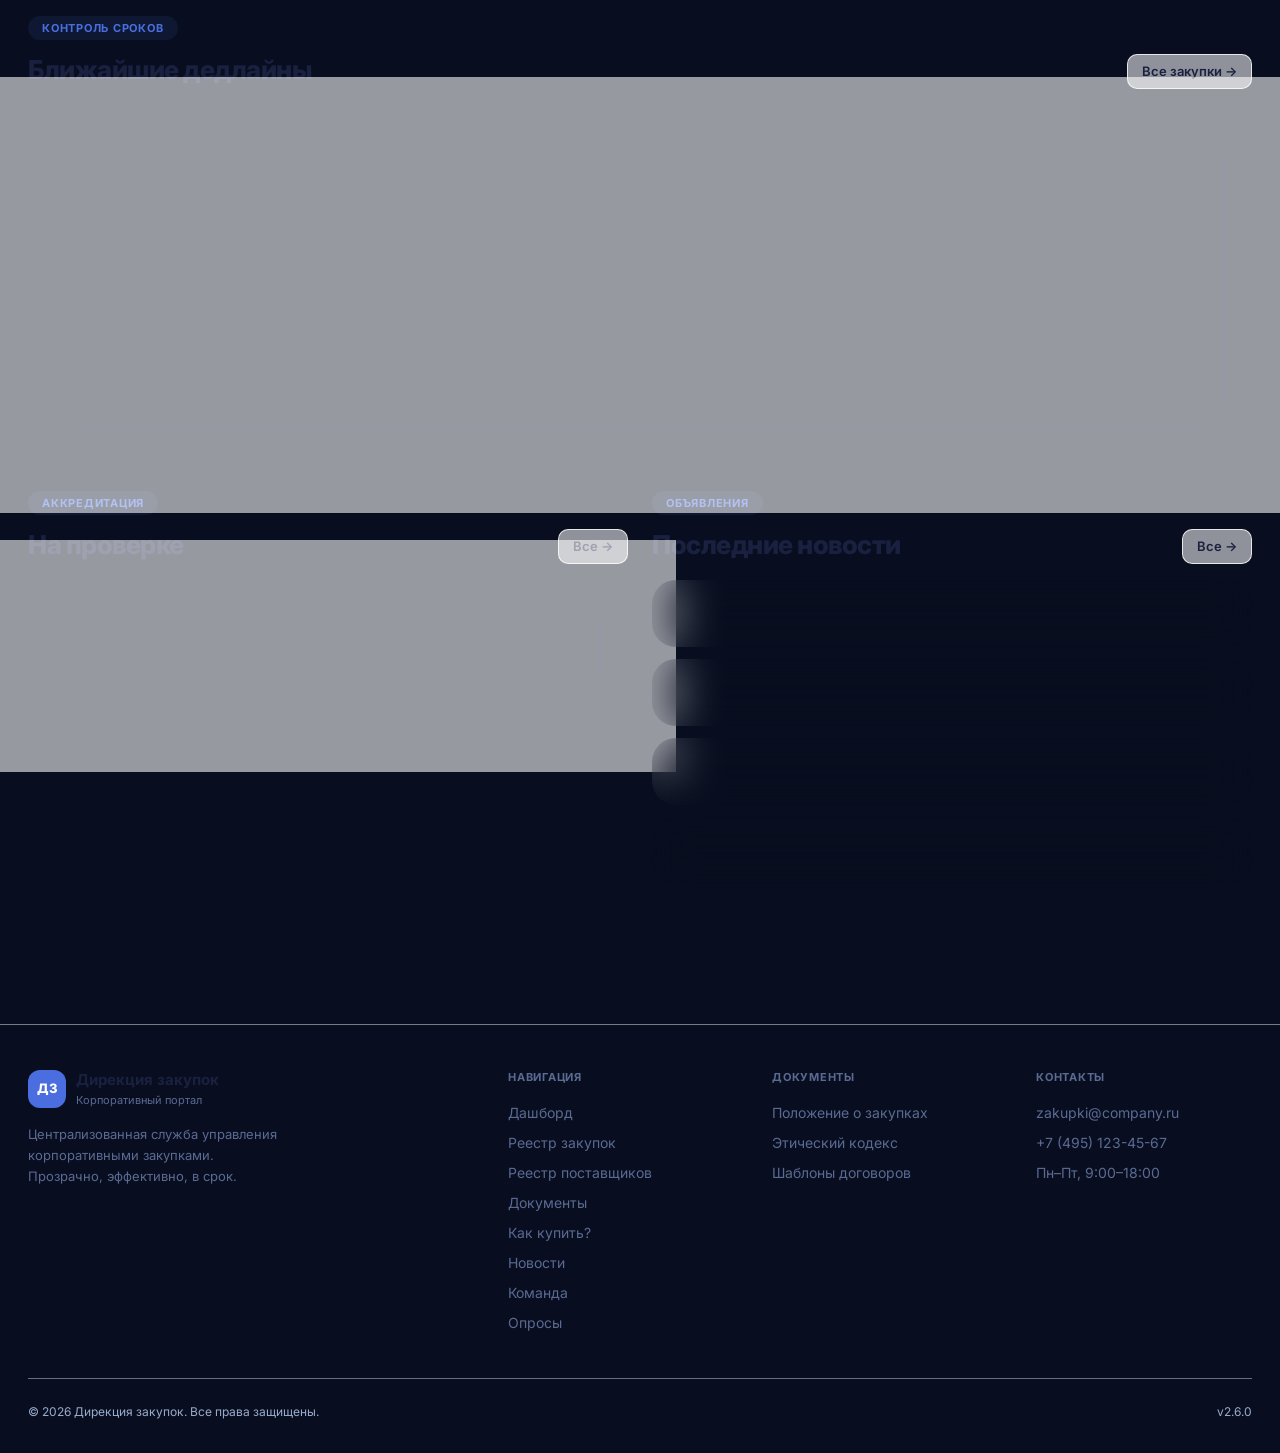
==== commit 26df68da: "Титульная анимированная страница: hero с орбами, счётчиками и градиентом" ====
--- a/index.html
+++ b/index.html
@@ -3,135 +3,585 @@
 <head>
   <meta charset="UTF-8">
   <meta name="viewport" content="width=device-width, initial-scale=1.0">
-  <title>Дашборд — Дирекция закупок</title>
+  <title>Дирекция закупок — Корпоративный портал</title>
   <link rel="preconnect" href="https://fonts.googleapis.com">
   <link rel="preconnect" href="https://fonts.gstatic.com" crossorigin>
-  <link href="https://fonts.googleapis.com/css2?family=Inter:wght@300;400;500;600;700;800&family=JetBrains+Mono:wght@500;600&display=swap" rel="stylesheet">
+  <link href="https://fonts.googleapis.com/css2?family=Inter:wght@300;400;500;600;700;800;900&family=JetBrains+Mono:wght@500;600&display=swap" rel="stylesheet">
   <link rel="stylesheet" href="style.css">
   <style>
-    .quick-actions{display:grid;grid-template-columns:repeat(4,1fr);gap:14px;margin-bottom:40px}
-    .qa-card{padding:20px 18px;border-radius:var(--r-lg);display:flex;align-items:center;gap:14px;text-decoration:none;color:var(--text);transition:all 0.15s;cursor:pointer}
-    .qa-card:hover{transform:translateY(-2px);box-shadow:var(--shadow-h)}
-    .qa-icon{font-size:24px;width:44px;height:44px;border-radius:12px;display:flex;align-items:center;justify-content:center;flex-shrink:0}
-    .qa-label{font-size:13px;font-weight:700}
-    .qa-sub{font-size:11px;color:var(--muted);margin-top:2px}
-    .pipeline-grid{display:grid;grid-template-columns:repeat(7,1fr);gap:10px;margin-bottom:40px}
-    .pipe-card{padding:16px 12px;text-align:center;border-radius:var(--r-lg)}
-    .pipe-count{font-size:26px;font-weight:800;line-height:1;margin-bottom:6px}
-    .pipe-label{font-size:10px;font-weight:700;text-transform:uppercase;letter-spacing:0.05em;color:var(--muted)}
-    .pipe-bar{height:3px;border-radius:2px;margin-top:10px}
-    .urgent-badge{display:inline-flex;padding:2px 8px;border-radius:10px;font-size:10px;font-weight:700;background:rgba(220,38,38,0.12);color:#dc2626}
-    @media(max-width:1100px){.quick-actions{grid-template-columns:repeat(2,1fr)}.pipeline-grid{grid-template-columns:repeat(4,1fr)}}
-    @media(max-width:600px){.quick-actions{grid-template-columns:1fr 1fr}.pipeline-grid{grid-template-columns:repeat(2,1fr)}}
+    /* ── HERO ─────────────────────────────────────── */
+    .hero-landing {
+      position: relative;
+      min-height: 100vh;
+      display: flex;
+      flex-direction: column;
+      align-items: center;
+      justify-content: center;
+      overflow: hidden;
+      background: #080e1f;
+    }
+
+    /* Animated gradient background */
+    .hero-bg-grad {
+      position: absolute;
+      inset: 0;
+      background: linear-gradient(-45deg, #080e1f, #0f1f4a, #1a1050, #0a1628, #0d2244);
+      background-size: 400% 400%;
+      animation: grad-shift 14s ease infinite;
+    }
+    @keyframes grad-shift {
+      0%   { background-position: 0% 50% }
+      50%  { background-position: 100% 50% }
+      100% { background-position: 0% 50% }
+    }
+
+    /* Dot grid */
+    .hero-grid {
+      position: absolute;
+      inset: 0;
+      background-image: radial-gradient(rgba(74,110,224,0.18) 1px, transparent 1px);
+      background-size: 36px 36px;
+      animation: grid-drift 40s linear infinite;
+    }
+    @keyframes grid-drift {
+      0%   { transform: translate(0,0) }
+      100% { transform: translate(36px,36px) }
+    }
+
+    /* Glowing orbs */
+    .orb {
+      position: absolute;
+      border-radius: 50%;
+      filter: blur(90px);
+      pointer-events: none;
+    }
+    .orb-1 {
+      width: 520px; height: 520px;
+      background: radial-gradient(circle, rgba(74,110,224,0.38), transparent 70%);
+      top: -10%; left: -8%;
+      animation: float1 10s ease-in-out infinite;
+    }
+    .orb-2 {
+      width: 440px; height: 440px;
+      background: radial-gradient(circle, rgba(139,111,232,0.32), transparent 70%);
+      bottom: -5%; right: -5%;
+      animation: float2 13s ease-in-out infinite;
+    }
+    .orb-3 {
+      width: 300px; height: 300px;
+      background: radial-gradient(circle, rgba(16,185,129,0.22), transparent 70%);
+      top: 50%; left: 55%;
+      animation: float3 9s ease-in-out infinite;
+    }
+    @keyframes float1 {
+      0%,100% { transform: translate(0,0) scale(1) }
+      50%      { transform: translate(40px,-50px) scale(1.08) }
+    }
+    @keyframes float2 {
+      0%,100% { transform: translate(0,0) scale(1) }
+      50%      { transform: translate(-50px,40px) scale(1.06) }
+    }
+    @keyframes float3 {
+      0%,100% { transform: translate(-50%,-50%) scale(1) }
+      50%      { transform: translate(calc(-50% + 30px), calc(-50% - 40px)) scale(1.1) }
+    }
+
+    /* Horizontal light beam */
+    .beam {
+      position: absolute;
+      left: 0; right: 0;
+      height: 1px;
+      background: linear-gradient(90deg, transparent, rgba(74,110,224,0.6), rgba(139,111,232,0.6), transparent);
+      animation: beam-move 6s ease-in-out infinite;
+      top: 40%;
+    }
+    @keyframes beam-move {
+      0%,100% { opacity: 0.3; transform: scaleX(0.6) }
+      50%      { opacity: 0.8; transform: scaleX(1) }
+    }
+
+    /* Content */
+    .hero-content {
+      position: relative;
+      z-index: 10;
+      text-align: center;
+      padding: 0 20px;
+      max-width: 860px;
+    }
+
+    .hero-badge {
+      display: inline-flex;
+      align-items: center;
+      gap: 8px;
+      padding: 6px 18px;
+      border: 1px solid rgba(74,110,224,0.4);
+      border-radius: 100px;
+      font-size: 12px;
+      font-weight: 600;
+      color: rgba(148,173,255,0.9);
+      letter-spacing: 0.08em;
+      text-transform: uppercase;
+      margin-bottom: 32px;
+      background: rgba(74,110,224,0.08);
+      backdrop-filter: blur(8px);
+      animation: fade-up 0.8s ease both;
+    }
+    .badge-dot {
+      width: 7px; height: 7px;
+      border-radius: 50%;
+      background: #22c55e;
+      box-shadow: 0 0 8px #22c55e;
+      animation: pulse-dot 2s ease infinite;
+    }
+    @keyframes pulse-dot {
+      0%,100% { box-shadow: 0 0 6px #22c55e }
+      50%      { box-shadow: 0 0 14px #22c55e, 0 0 28px rgba(34,197,94,0.4) }
+    }
+
+    .hero-title-main {
+      font-size: clamp(52px, 9vw, 96px);
+      font-weight: 900;
+      letter-spacing: -3px;
+      line-height: 0.95;
+      color: white;
+      margin-bottom: 18px;
+      animation: fade-up 0.8s 0.15s ease both;
+    }
+    .hero-title-main .grad {
+      background: linear-gradient(135deg, #7eb3ff 0%, #a78bfa 45%, #34d399 100%);
+      -webkit-background-clip: text;
+      -webkit-text-fill-color: transparent;
+      background-clip: text;
+      background-size: 200%;
+      animation: shimmer 4s linear infinite;
+    }
+    @keyframes shimmer {
+      0%   { background-position: 0% }
+      100% { background-position: 200% }
+    }
+
+    .hero-sub {
+      font-size: clamp(15px, 2vw, 18px);
+      color: rgba(180,200,255,0.65);
+      line-height: 1.7;
+      max-width: 560px;
+      margin: 0 auto 48px;
+      animation: fade-up 0.8s 0.3s ease both;
+    }
+
+    /* Stats row */
+    .hero-stats {
+      display: flex;
+      justify-content: center;
+      gap: 40px;
+      flex-wrap: wrap;
+      margin-bottom: 52px;
+      animation: fade-up 0.8s 0.45s ease both;
+    }
+    .hs-item {
+      text-align: center;
+    }
+    .hs-val {
+      font-size: clamp(32px, 5vw, 52px);
+      font-weight: 900;
+      letter-spacing: -2px;
+      color: white;
+      line-height: 1;
+      margin-bottom: 6px;
+    }
+    .hs-val .suffix { font-size: 0.55em; opacity: 0.7 }
+    .hs-label {
+      font-size: 12px;
+      color: rgba(148,173,255,0.7);
+      font-weight: 600;
+      text-transform: uppercase;
+      letter-spacing: 0.07em;
+    }
+    .hs-sep {
+      width: 1px;
+      align-self: stretch;
+      background: rgba(74,110,224,0.25);
+      margin: 4px 0;
+    }
+
+    /* CTA */
+    .hero-cta {
+      display: flex;
+      gap: 14px;
+      justify-content: center;
+      flex-wrap: wrap;
+      animation: fade-up 0.8s 0.6s ease both;
+    }
+    .btn-hero-primary {
+      display: inline-flex;
+      align-items: center;
+      gap: 8px;
+      padding: 15px 34px;
+      background: linear-gradient(135deg, #4a6ee0, #7c5fe6);
+      color: white;
+      border-radius: 14px;
+      font-size: 15px;
+      font-weight: 700;
+      text-decoration: none;
+      border: none;
+      cursor: pointer;
+      font-family: inherit;
+      position: relative;
+      overflow: hidden;
+      transition: transform 0.2s, box-shadow 0.2s;
+      box-shadow: 0 8px 32px rgba(74,110,224,0.45), 0 0 0 1px rgba(255,255,255,0.1) inset;
+    }
+    .btn-hero-primary::before {
+      content: '';
+      position: absolute;
+      top: -50%; left: -75%;
+      width: 50%; height: 200%;
+      background: linear-gradient(90deg, transparent, rgba(255,255,255,0.18), transparent);
+      transform: skewX(-20deg);
+      animation: btn-shine 3.5s ease infinite;
+    }
+    @keyframes btn-shine {
+      0%   { left: -75%; opacity: 0 }
+      40%  { opacity: 1 }
+      60%  { left: 125%; opacity: 0 }
+      100% { left: 125%; opacity: 0 }
+    }
+    .btn-hero-primary:hover {
+      transform: translateY(-2px);
+      box-shadow: 0 14px 48px rgba(74,110,224,0.6);
+    }
+    .btn-hero-ghost {
+      display: inline-flex;
+      align-items: center;
+      gap: 8px;
+      padding: 15px 28px;
+      background: rgba(255,255,255,0.06);
+      color: rgba(200,215,255,0.85);
+      border-radius: 14px;
+      font-size: 15px;
+      font-weight: 600;
+      text-decoration: none;
+      border: 1px solid rgba(255,255,255,0.12);
+      transition: background 0.2s, transform 0.2s;
+      font-family: inherit;
+    }
+    .btn-hero-ghost:hover {
+      background: rgba(255,255,255,0.1);
+      transform: translateY(-2px);
+    }
+
+    /* Scroll indicator */
+    .scroll-hint {
+      position: absolute;
+      bottom: 32px;
+      left: 50%;
+      transform: translateX(-50%);
+      z-index: 10;
+      display: flex;
+      flex-direction: column;
+      align-items: center;
+      gap: 8px;
+      color: rgba(148,173,255,0.5);
+      font-size: 11px;
+      letter-spacing: 0.1em;
+      text-transform: uppercase;
+      animation: fade-up 1s 1s ease both;
+    }
+    .scroll-arrow {
+      width: 24px; height: 38px;
+      border: 1.5px solid rgba(74,110,224,0.4);
+      border-radius: 12px;
+      display: flex;
+      align-items: flex-start;
+      justify-content: center;
+      padding-top: 6px;
+    }
+    .scroll-dot {
+      width: 4px; height: 8px;
+      background: rgba(74,110,224,0.8);
+      border-radius: 2px;
+      animation: scroll-bounce 1.8s ease-in-out infinite;
+    }
+    @keyframes scroll-bounce {
+      0%,100% { transform: translateY(0); opacity: 1 }
+      80%      { transform: translateY(12px); opacity: 0 }
+    }
+
+    /* Entrance animation */
+    @keyframes fade-up {
+      from { opacity: 0; transform: translateY(28px) }
+      to   { opacity: 1; transform: translateY(0) }
+    }
+
+    /* Feature cards strip */
+    .feat-strip {
+      position: relative;
+      z-index: 10;
+      display: flex;
+      gap: 14px;
+      justify-content: center;
+      flex-wrap: wrap;
+      margin-top: 60px;
+      animation: fade-up 0.8s 0.75s ease both;
+    }
+    .feat-chip {
+      display: inline-flex;
+      align-items: center;
+      gap: 7px;
+      padding: 8px 16px;
+      background: rgba(255,255,255,0.05);
+      border: 1px solid rgba(255,255,255,0.1);
+      border-radius: 100px;
+      font-size: 12px;
+      font-weight: 600;
+      color: rgba(180,200,255,0.75);
+      backdrop-filter: blur(6px);
+    }
+
+    /* Transition wave */
+    .wave-transition {
+      position: relative;
+      height: 80px;
+      background: linear-gradient(to bottom, #080e1f, transparent);
+      margin-bottom: -2px;
+    }
+
+    /* ── DASHBOARD (reused) ─────────────────────── */
+    .quick-actions {
+      display: grid;
+      grid-template-columns: repeat(4,1fr);
+      gap: 14px;
+      margin-bottom: 40px;
+    }
+    .qa-card {
+      padding: 20px 18px;
+      border-radius: var(--r-lg);
+      display: flex;
+      align-items: center;
+      gap: 14px;
+      text-decoration: none;
+      color: var(--text);
+      transition: all 0.15s;
+    }
+    .qa-card:hover { transform: translateY(-2px); box-shadow: var(--shadow-h) }
+    .qa-icon {
+      font-size: 22px;
+      width: 44px; height: 44px;
+      border-radius: 12px;
+      display: flex;
+      align-items: center;
+      justify-content: center;
+      flex-shrink: 0;
+    }
+    .qa-label { font-size: 13px; font-weight: 700 }
+    .qa-sub   { font-size: 11px; color: var(--muted); margin-top: 2px }
+
+    .pipeline-grid {
+      display: grid;
+      grid-template-columns: repeat(7,1fr);
+      gap: 10px;
+      margin-bottom: 40px;
+    }
+    .pipe-card  { padding: 16px 12px; text-align: center; border-radius: var(--r-lg) }
+    .pipe-count { font-size: 26px; font-weight: 800; line-height: 1; margin-bottom: 6px }
+    .pipe-label { font-size: 10px; font-weight: 700; text-transform: uppercase; letter-spacing: 0.05em; color: var(--muted) }
+    .pipe-bar   { height: 3px; border-radius: 2px; margin-top: 10px }
+    .urgent-badge { display: inline-flex; padding: 2px 8px; border-radius: 10px; font-size: 10px; font-weight: 700; background: rgba(220,38,38,0.12); color: #dc2626 }
+
+    @media(max-width:1100px) {
+      .quick-actions { grid-template-columns: repeat(2,1fr) }
+      .pipeline-grid { grid-template-columns: repeat(4,1fr) }
+    }
+    @media(max-width:700px) {
+      .hero-stats { gap: 20px }
+      .hs-sep { display: none }
+      .quick-actions { grid-template-columns: 1fr 1fr }
+      .pipeline-grid { grid-template-columns: repeat(2,1fr) }
+    }
+    @media(max-width:480px) {
+      .hero-title-main { letter-spacing: -1.5px }
+    }
   </style>
 </head>
-<body>
+<body style="background:#080e1f">
 
 <div id="nav-slot"></div>
 
-<!-- HEADER -->
-<section style="padding:40px 0 32px">
-  <div class="container">
-    <div style="display:flex;align-items:flex-end;justify-content:space-between;flex-wrap:wrap;gap:16px">
-      <div>
-        <div style="display:inline-flex;align-items:center;gap:7px;padding:4px 12px;background:rgba(22,101,52,0.1);border-radius:20px;font-size:11px;font-weight:700;color:#166534;margin-bottom:10px">
-          <span style="width:6px;height:6px;background:#22c55e;border-radius:50%;display:inline-block"></span>
-          Внутренний портал · Служба закупок
-        </div>
-        <h1 style="font-size:clamp(26px,3vw,38px);font-weight:800;letter-spacing:-1px;margin-bottom:4px">Дашборд дирекции закупок</h1>
-        <p style="font-size:14px;color:var(--muted)" id="todayDate"></p>
-      </div>
-      <a href="tenders.html" class="btn btn-primary">+ Новая закупка</a>
-    </div>
+<!-- ═══════════════════════════════════════
+     HERO LANDING
+═══════════════════════════════════════ -->
+<section class="hero-landing">
+  <div class="hero-bg-grad"></div>
+  <div class="hero-grid"></div>
+  <div class="orb orb-1"></div>
+  <div class="orb orb-2"></div>
+  <div class="orb orb-3"></div>
+  <div class="beam"></div>
+
+  <div class="hero-content">
+    <div class="hero-badge">
+      <span class="badge-dot"></span>
+      Внутренний портал · Служба закупок
+    </div>
+
+    <h1 class="hero-title-main">
+      Дирекция<br><span class="grad">закупок</span>
+    </h1>
+
+    <p class="hero-sub">
+      Централизованное управление закупками — от заявки до поставки.<br>
+      Прозрачность, контроль и скорость на каждом этапе.
+    </p>
+
+    <div class="hero-stats">
+      <div class="hs-item">
+        <div class="hs-val"><span id="cntActive">0</span></div>
+        <div class="hs-label">Активных закупок</div>
+      </div>
+      <div class="hs-sep"></div>
+      <div class="hs-item">
+        <div class="hs-val"><span id="cntSuppliers">0</span></div>
+        <div class="hs-label">Поставщиков</div>
+      </div>
+      <div class="hs-sep"></div>
+      <div class="hs-item">
+        <div class="hs-val"><span id="cntBudget">0</span><span class="suffix"> млн ₽</span></div>
+        <div class="hs-label">Объём закупок</div>
+      </div>
+      <div class="hs-sep"></div>
+      <div class="hs-item">
+        <div class="hs-val"><span id="cntDone">0</span></div>
+        <div class="hs-label">Завершено в 2026</div>
+      </div>
+    </div>
+
+    <div class="hero-cta">
+      <a href="#dashboard" class="btn-hero-primary">
+        Открыть дашборд →
+      </a>
+      <a href="tenders.html" class="btn-hero-ghost">
+        + Новая закупка
+      </a>
+    </div>
+
+    <div class="feat-strip">
+      <span class="feat-chip">📋 Реестр закупок</span>
+      <span class="feat-chip">🏢 Поставщики</span>
+      <span class="feat-chip">📁 Документы</span>
+      <span class="feat-chip">❓ Как купить?</span>
+      <span class="feat-chip">📊 Опросы</span>
+    </div>
+  </div>
+
+  <div class="scroll-hint">
+    <div class="scroll-arrow"><div class="scroll-dot"></div></div>
+    Прокрутите вниз
   </div>
 </section>
 
-<!-- QUICK ACTIONS -->
-<section style="padding:0 0 8px">
-  <div class="container">
-    <div class="quick-actions">
-      <a href="tenders.html" class="qa-card card card-hover">
-        <div class="qa-icon" style="background:rgba(74,110,224,0.12)">📋</div>
-        <div><div class="qa-label">Реестр закупок</div><div class="qa-sub" id="qaActive"></div></div>
-      </a>
-      <a href="suppliers.html" class="qa-card card card-hover">
-        <div class="qa-icon" style="background:rgba(22,101,52,0.1)">🏢</div>
-        <div><div class="qa-label">Поставщики</div><div class="qa-sub" id="qaSuppliers"></div></div>
-      </a>
-      <a href="docs.html" class="qa-card card card-hover">
-        <div class="qa-icon" style="background:rgba(109,40,217,0.1)">📁</div>
-        <div><div class="qa-label">Документы</div><div class="qa-sub">Шаблоны и регламенты</div></div>
-      </a>
-      <a href="howto.html" class="qa-card card card-hover">
-        <div class="qa-icon" style="background:rgba(161,98,7,0.1)">❓</div>
-        <div><div class="qa-label">Как купить?</div><div class="qa-sub">Инструкция для сотрудников</div></div>
-      </a>
-    </div>
-  </div>
-</section>
-
-<!-- PIPELINE -->
-<section style="padding:0 0 32px">
-  <div class="container">
-    <div style="display:flex;align-items:center;justify-content:space-between;margin-bottom:16px">
-      <div>
-        <div class="section-tag">Воронка</div>
-        <h2 class="section-title">Статус закупок</h2>
-      </div>
-      <div id="urgentWrap"></div>
-    </div>
-    <div class="pipeline-grid" id="pipelineGrid"></div>
-  </div>
-</section>
-
-<!-- DEADLINES TABLE -->
-<section style="padding:0 0 32px">
-  <div class="container">
-    <div class="section-header">
-      <div>
-        <div class="section-tag">Контроль сроков</div>
-        <h2 class="section-title">Ближайшие дедлайны</h2>
-      </div>
-      <a href="tenders.html" class="btn btn-ghost btn-sm">Все закупки →</a>
-    </div>
-    <div class="card" style="overflow:hidden">
-      <div class="table-wrap" id="tendersPreview"></div>
-    </div>
-  </div>
-</section>
-
-<!-- BOTTOM GRID: suppliers pending + news -->
-<section style="padding:0 0 80px">
-  <div class="container">
-    <div style="display:grid;grid-template-columns:1fr 1fr;gap:24px;align-items:start">
-
-      <!-- Pending suppliers -->
-      <div>
-        <div class="section-header" style="margin-bottom:16px">
-          <div>
-            <div class="section-tag">Аккредитация</div>
-            <h2 class="section-title">На проверке</h2>
+<div class="wave-transition"></div>
+
+<!-- ═══════════════════════════════════════
+     DASHBOARD
+═══════════════════════════════════════ -->
+<div id="dashboard" style="background:var(--bg);background-attachment:fixed">
+
+  <section style="padding:48px 0 28px">
+    <div class="container">
+      <div style="display:flex;align-items:flex-end;justify-content:space-between;flex-wrap:wrap;gap:16px">
+        <div>
+          <div class="section-tag">Рабочий стол</div>
+          <h2 class="section-title" style="margin-bottom:4px">Дашборд</h2>
+          <p style="font-size:13px;color:var(--muted)" id="todayDate"></p>
+        </div>
+        <a href="tenders.html" class="btn btn-primary">+ Новая закупка</a>
+      </div>
+    </div>
+  </section>
+
+  <!-- Quick actions -->
+  <section style="padding:0 0 8px">
+    <div class="container">
+      <div class="quick-actions">
+        <a href="tenders.html" class="qa-card card card-hover">
+          <div class="qa-icon" style="background:rgba(74,110,224,0.12)">📋</div>
+          <div><div class="qa-label">Реестр закупок</div><div class="qa-sub" id="qaActive"></div></div>
+        </a>
+        <a href="suppliers.html" class="qa-card card card-hover">
+          <div class="qa-icon" style="background:rgba(22,101,52,0.1)">🏢</div>
+          <div><div class="qa-label">Поставщики</div><div class="qa-sub" id="qaSuppliers"></div></div>
+        </a>
+        <a href="docs.html" class="qa-card card card-hover">
+          <div class="qa-icon" style="background:rgba(109,40,217,0.1)">📁</div>
+          <div><div class="qa-label">Документы</div><div class="qa-sub">Шаблоны и регламенты</div></div>
+        </a>
+        <a href="howto.html" class="qa-card card card-hover">
+          <div class="qa-icon" style="background:rgba(161,98,7,0.1)">❓</div>
+          <div><div class="qa-label">Как купить?</div><div class="qa-sub">Инструкция для сотрудников</div></div>
+        </a>
+      </div>
+    </div>
+  </section>
+
+  <!-- Pipeline -->
+  <section style="padding:0 0 32px">
+    <div class="container">
+      <div style="display:flex;align-items:center;justify-content:space-between;margin-bottom:16px">
+        <div>
+          <div class="section-tag">Воронка</div>
+          <h2 class="section-title">Статус закупок</h2>
+        </div>
+        <div id="urgentWrap"></div>
+      </div>
+      <div class="pipeline-grid" id="pipelineGrid"></div>
+    </div>
+  </section>
+
+  <!-- Tenders table -->
+  <section style="padding:0 0 32px">
+    <div class="container">
+      <div class="section-header">
+        <div>
+          <div class="section-tag">Контроль сроков</div>
+          <h2 class="section-title">Ближайшие дедлайны</h2>
+        </div>
+        <a href="tenders.html" class="btn btn-ghost btn-sm">Все закупки →</a>
+      </div>
+      <div class="card" style="overflow:hidden">
+        <div class="table-wrap" id="tendersPreview"></div>
+      </div>
+    </div>
+  </section>
+
+  <!-- Bottom: pending suppliers + news -->
+  <section style="padding:0 0 80px">
+    <div class="container">
+      <div style="display:grid;grid-template-columns:1fr 1fr;gap:24px;align-items:start">
+        <div>
+          <div class="section-header" style="margin-bottom:16px">
+            <div>
+              <div class="section-tag">Аккредитация</div>
+              <h2 class="section-title">На проверке</h2>
+            </div>
+            <a href="suppliers.html" class="btn btn-ghost btn-sm">Все →</a>
           </div>
-          <a href="suppliers.html" class="btn btn-ghost btn-sm">Все →</a>
+          <div class="card" style="overflow:hidden" id="pendingSuppliers"></div>
         </div>
-        <div class="card" style="overflow:hidden" id="pendingSuppliers"></div>
-      </div>
-
-      <!-- News -->
-      <div>
-        <div class="section-header" style="margin-bottom:16px">
-          <div>
-            <div class="section-tag">Объявления</div>
-            <h2 class="section-title">Последние новости</h2>
+        <div>
+          <div class="section-header" style="margin-bottom:16px">
+            <div>
+              <div class="section-tag">Объявления</div>
+              <h2 class="section-title">Последние новости</h2>
+            </div>
+            <a href="news.html" class="btn btn-ghost btn-sm">Все →</a>
           </div>
-          <a href="news.html" class="btn btn-ghost btn-sm">Все →</a>
+          <div style="display:flex;flex-direction:column;gap:12px" id="newsList"></div>
         </div>
-        <div style="display:flex;flex-direction:column;gap:12px" id="newsList"></div>
-      </div>
-
-    </div>
-  </div>
-</section>
+      </div>
+    </div>
+  </section>
+
+</div><!-- /dashboard -->
 
 <div id="footer-slot"></div>
 
@@ -142,101 +592,118 @@
 
 const tasks = getTasks();
 
-// Date
+/* ── Counter animation ── */
+function countUp(el, target, duration, suffix) {
+  const start = performance.now();
+  function step(now) {
+    const p = Math.min((now - start) / duration, 1);
+    const ease = 1 - Math.pow(1 - p, 3);
+    el.textContent = Math.round(target * ease) + (suffix || '');
+    if (p < 1) requestAnimationFrame(step);
+  }
+  requestAnimationFrame(step);
+}
+
+/* Trigger counters when hero is visible */
+const heroObs = new IntersectionObserver(entries => {
+  if (entries[0].isIntersecting) {
+    const activeTasks = tasks.filter(t => t.status !== 'done');
+    const done        = tasks.filter(t => t.status === 'done');
+    const budgetRub   = tasks.filter(t => t.currency==='RUB').reduce((s,t)=>s+(parseFloat(t.amount)||0),0);
+    const accredited  = SUPPLIERS.filter(s => s.status === 'accredited').length;
+
+    countUp(document.getElementById('cntActive'),    activeTasks.length, 1400);
+    countUp(document.getElementById('cntSuppliers'), accredited,         1600);
+    countUp(document.getElementById('cntBudget'),    Math.round(budgetRub/1e6), 1800);
+    countUp(document.getElementById('cntDone'),      done.length,        1200);
+    heroObs.disconnect();
+  }
+}, { threshold: 0.3 });
+heroObs.observe(document.querySelector('.hero-landing'));
+
+/* ── Dashboard data ── */
 document.getElementById('todayDate').textContent =
   new Date().toLocaleDateString('ru-RU', {weekday:'long', day:'numeric', month:'long', year:'numeric'});
 
-// Quick action subtitles
 const activeTasks = tasks.filter(t => t.status !== 'done');
-document.getElementById('qaActive').textContent  = activeTasks.length + ' активных';
-const accredited = SUPPLIERS.filter(s => s.status === 'accredited').length;
-document.getElementById('qaSuppliers').textContent = accredited + ' аккредитовано';
-
-// Pipeline
+document.getElementById('qaActive').textContent    = activeTasks.length + ' активных';
+document.getElementById('qaSuppliers').textContent = SUPPLIERS.filter(s=>s.status==='accredited').length + ' аккредитовано';
+
+/* Pipeline */
 const PIPE = [
-  { key:'new',         label:'Новые',        color:'#64748b' },
-  { key:'in_progress', label:'В работе',     color:'#0369a1' },
-  { key:'approval',    label:'Согласование', color:'#a16207' },
-  { key:'tender',      label:'Тендер',       color:'#c2410c' },
-  { key:'contract',    label:'Договор',      color:'#6d28d9' },
-  { key:'delivery',    label:'Поставка',     color:'#0f766e' },
-  { key:'done',        label:'Завершено',    color:'#166534' },
+  {key:'new',         label:'Новые',        color:'#64748b'},
+  {key:'in_progress', label:'В работе',     color:'#0369a1'},
+  {key:'approval',    label:'Согласование', color:'#a16207'},
+  {key:'tender',      label:'Тендер',       color:'#c2410c'},
+  {key:'contract',    label:'Договор',      color:'#6d28d9'},
+  {key:'delivery',    label:'Поставка',     color:'#0f766e'},
+  {key:'done',        label:'Завершено',    color:'#166534'},
 ];
-const countByStatus = {};
-tasks.forEach(t => { countByStatus[t.status] = (countByStatus[t.status]||0)+1; });
-const maxCount = Math.max(...PIPE.map(p => countByStatus[p.key]||0), 1);
+const byStatus = {};
+tasks.forEach(t => { byStatus[t.status] = (byStatus[t.status]||0)+1 });
+const maxN = Math.max(...PIPE.map(p=>byStatus[p.key]||0), 1);
 
 document.getElementById('pipelineGrid').innerHTML = PIPE.map(p => {
-  const n = countByStatus[p.key] || 0;
-  const pct = Math.round(n / maxCount * 100);
+  const n = byStatus[p.key]||0;
   return `<div class="pipe-card card">
     <div class="pipe-count" style="color:${p.color}">${n}</div>
     <div class="pipe-label">${p.label}</div>
-    <div class="pipe-bar" style="background:${p.color};opacity:${0.15 + pct/100*0.85}"></div>
+    <div class="pipe-bar" style="background:${p.color};opacity:${0.15+n/maxN*0.85}"></div>
   </div>`;
 }).join('');
 
-// Urgent count
 const urgent = tasks.filter(t => {
-  if (t.status === 'done') return false;
-  const days = Math.ceil((new Date(t.deadline||'9999') - Date.now()) / 86400000);
-  return days <= 3;
+  if (t.status==='done') return false;
+  return Math.ceil((new Date(t.deadline||'9999')-Date.now())/86400000) <= 3;
 });
-if (urgent.length > 0) {
+if (urgent.length)
   document.getElementById('urgentWrap').innerHTML =
     `<span class="urgent-badge">⚠ ${urgent.length} просрочено / горит</span>`;
-}
-
-// Tenders preview — сортировка по дедлайну, топ-6
+
+/* Tenders preview */
 const preview = [...tasks]
   .filter(t => t.status !== 'done')
-  .sort((a,b) => new Date(a.deadline||'9999') - new Date(b.deadline||'9999'))
+  .sort((a,b) => new Date(a.deadline||'9999')-new Date(b.deadline||'9999'))
   .slice(0,6);
 
 document.getElementById('tendersPreview').innerHTML = preview.length === 0
   ? '<div class="empty-state"><div class="empty-icon">📋</div><div class="empty-title">Нет активных закупок</div></div>'
-  : `<table>
-      <thead><tr>
-        <th>Номер</th><th>Наименование</th><th>Сумма</th><th>Статус</th><th>Срок</th><th>Ответственный</th>
-      </tr></thead>
-      <tbody>
-        ${preview.map(t => {
-          const dl = deadlineInfo(t.deadline, t.status);
-          return `<tr onclick="location.href='tenders.html'" style="${dl?.cls==='chip-red'?'background:rgba(239,68,68,0.04)':''}">
-            <td class="td-num">${esc(t.number)}</td>
-            <td class="td-title">${esc(t.title)}</td>
-            <td class="td-amount">${fmtMoney(t.amount,t.currency)}</td>
-            <td>${statusBadge(t.status)}</td>
-            <td>${dl ? `<span class="chip ${dl.cls}">${dl.label}</span>` : '—'}</td>
-            <td class="td-resp">${esc(t.responsible||'—')}</td>
-          </tr>`;
-        }).join('')}
-      </tbody>
-    </table>`;
-
-// Pending suppliers
+  : `<table><thead><tr>
+      <th>Номер</th><th>Наименование</th><th>Сумма</th><th>Статус</th><th>Срок</th><th>Ответственный</th>
+    </tr></thead><tbody>
+      ${preview.map(t => {
+        const dl = deadlineInfo(t.deadline, t.status);
+        return `<tr onclick="location.href='tenders.html'" style="${dl?.cls==='chip-red'?'background:rgba(239,68,68,0.04)':''}">
+          <td class="td-num">${esc(t.number)}</td>
+          <td class="td-title">${esc(t.title)}</td>
+          <td class="td-amount">${fmtMoney(t.amount,t.currency)}</td>
+          <td>${statusBadge(t.status)}</td>
+          <td>${dl?`<span class="chip ${dl.cls}">${dl.label}</span>`:'—'}</td>
+          <td class="td-resp">${esc(t.responsible||'—')}</td>
+        </tr>`;
+      }).join('')}
+    </tbody></table>`;
+
+/* Pending suppliers */
 const pending = SUPPLIERS.filter(s => s.status === 'pending');
 document.getElementById('pendingSuppliers').innerHTML = pending.length === 0
   ? '<div class="empty-state" style="padding:32px"><div class="empty-icon">✅</div><div class="empty-title">Заявок на проверке нет</div></div>'
-  : `<table>
-      <thead><tr><th>Компания</th><th>ИНН</th><th>Категории</th><th>Дата заявки</th></tr></thead>
-      <tbody>
-        ${pending.map(s => `<tr onclick="location.href='suppliers.html'">
-          <td style="font-weight:600;font-size:13px">${esc(s.name)}</td>
-          <td class="td-num">${esc(s.inn)}</td>
-          <td style="font-size:12px;color:var(--muted)">${s.cats.join(', ')}</td>
-          <td class="td-num">${fmtDate(s.since)}</td>
-        </tr>`).join('')}
-      </tbody>
-    </table>`;
-
-// News compact list
-document.getElementById('newsList').innerHTML = NEWS.slice(0,4).map(n => `
-  <a href="news.html" style="text-decoration:none;color:inherit" class="card card-hover" style="">
-    <div style="padding:16px 20px;display:flex;gap:12px;align-items:flex-start">
-      <div style="padding:3px 10px;border-radius:20px;font-size:10px;font-weight:700;background:${n.tagColor};color:${n.tagText};white-space:nowrap;flex-shrink:0">${n.tag}</div>
+  : `<table><thead><tr><th>Компания</th><th>ИНН</th><th>Категории</th><th>Дата</th></tr></thead><tbody>
+      ${pending.map(s=>`<tr onclick="location.href='suppliers.html'">
+        <td style="font-weight:600;font-size:13px">${esc(s.name)}</td>
+        <td class="td-num">${esc(s.inn)}</td>
+        <td style="font-size:12px;color:var(--muted)">${s.cats.join(', ')}</td>
+        <td class="td-num">${fmtDate(s.since)}</td>
+      </tr>`).join('')}
+    </tbody></table>`;
+
+/* News list */
+document.getElementById('newsList').innerHTML = NEWS.slice(0,4).map(n=>`
+  <a href="news.html" style="text-decoration:none;color:inherit">
+    <div class="card card-hover" style="padding:14px 18px;display:flex;gap:12px;align-items:flex-start">
+      <div style="padding:3px 9px;border-radius:20px;font-size:10px;font-weight:700;background:${n.tagColor};color:${n.tagText};white-space:nowrap;flex-shrink:0;margin-top:1px">${n.tag}</div>
       <div>
-        <div style="font-size:13px;font-weight:600;margin-bottom:3px;line-height:1.35">${n.title}</div>
+        <div style="font-size:13px;font-weight:600;line-height:1.35;margin-bottom:3px">${n.title}</div>
         <div style="font-size:11px;color:var(--subtle)">${n.date}</div>
       </div>
     </div>
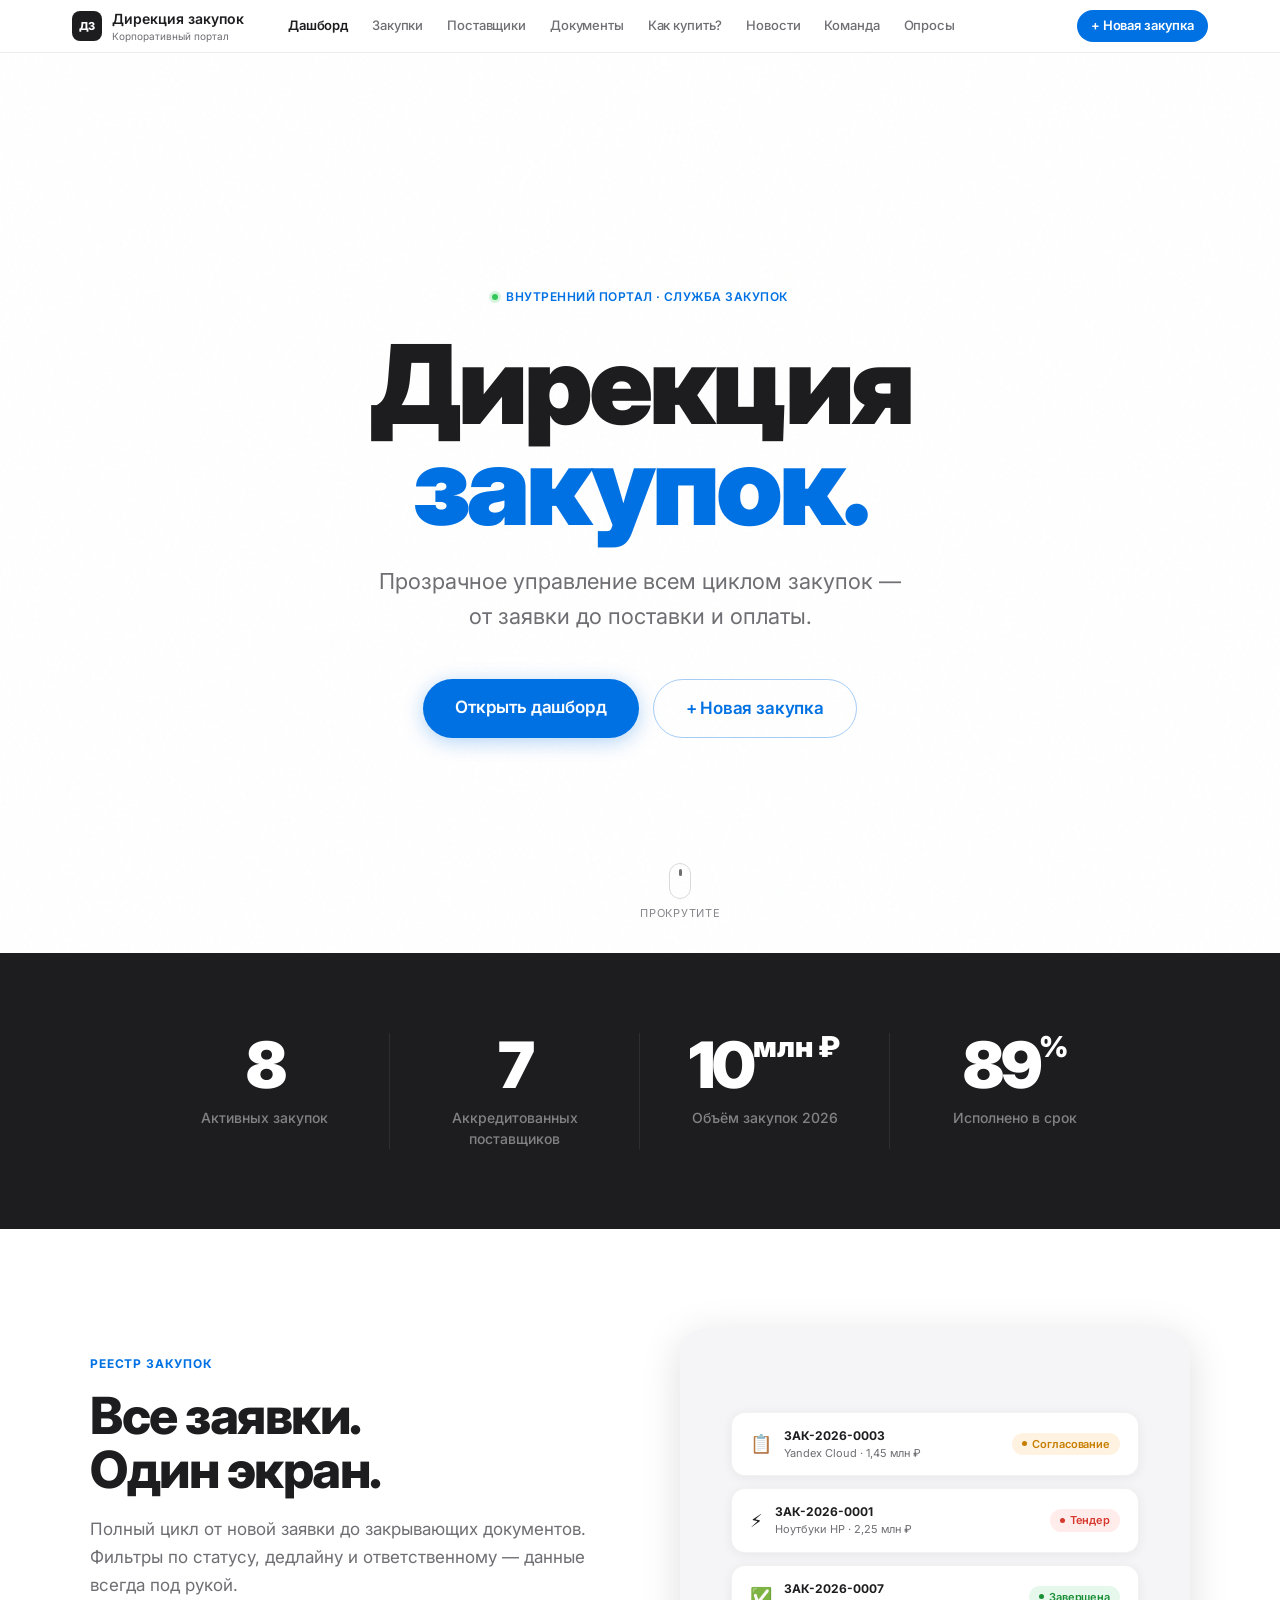
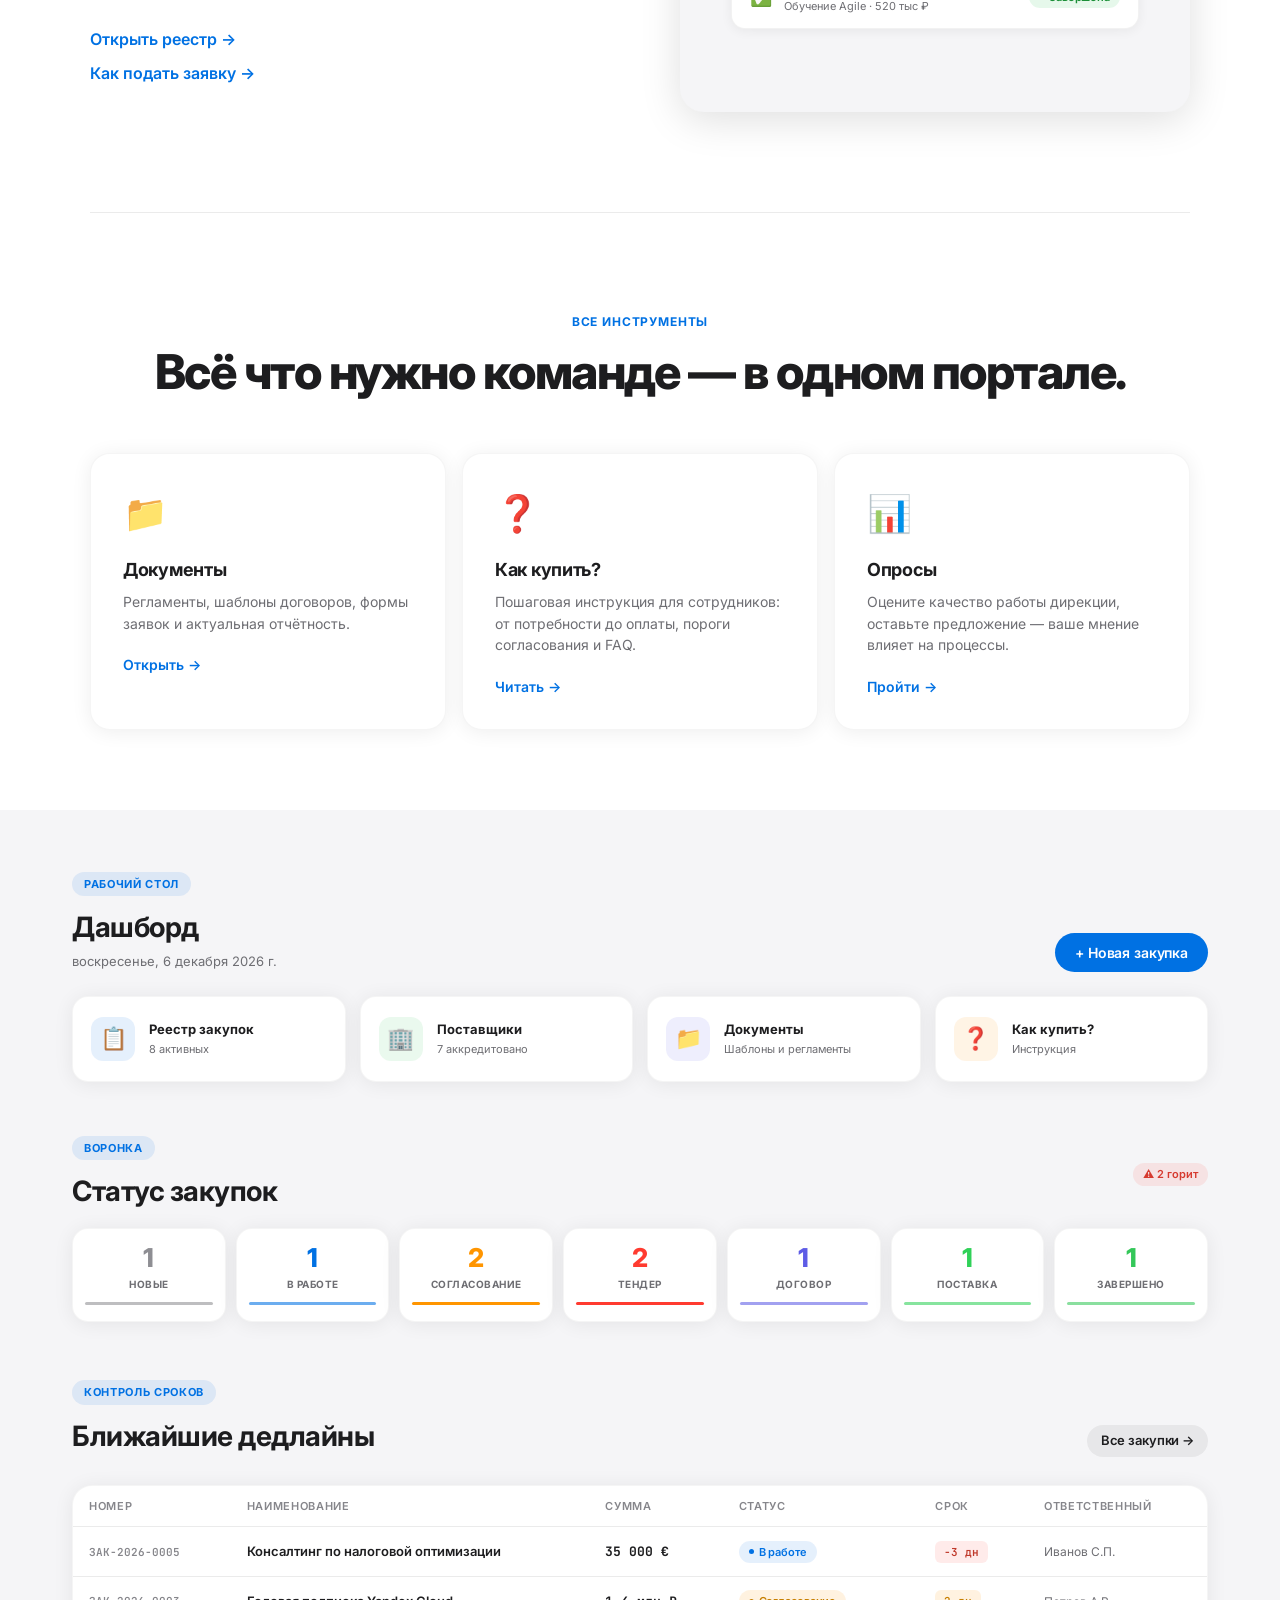
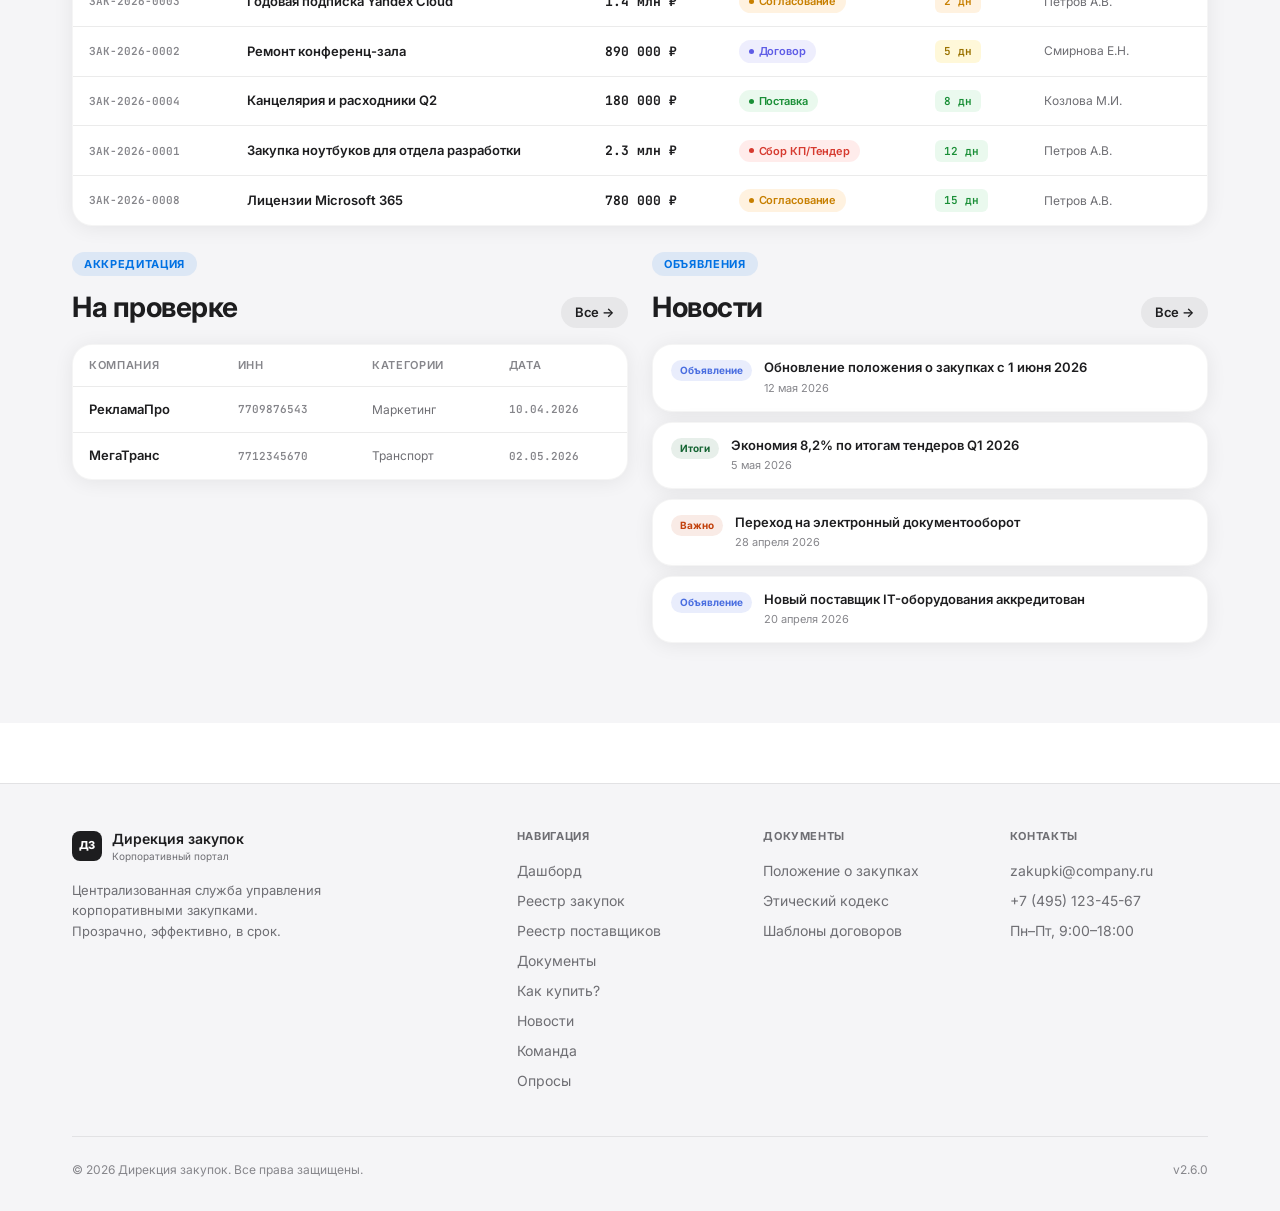
==== commit f8bc88ce: "Редизайн в стиле Apple: новый style.css и главная страница - Полный редизайн в духе apple.com: белый" ====
--- a/index.html
+++ b/index.html
@@ -9,486 +9,352 @@
   <link href="https://fonts.googleapis.com/css2?family=Inter:wght@300;400;500;600;700;800;900&family=JetBrains+Mono:wght@500;600&display=swap" rel="stylesheet">
   <link rel="stylesheet" href="style.css">
   <style>
-    /* ── HERO ─────────────────────────────────────── */
-    .hero-landing {
-      position: relative;
-      min-height: 100vh;
+    /* ── HERO ──────────────────────────────── */
+    .lp-hero {
+      min-height: 100svh;
       display: flex;
       flex-direction: column;
       align-items: center;
       justify-content: center;
-      overflow: hidden;
-      background: #080e1f;
-    }
-
-    /* Animated gradient background */
-    .hero-bg-grad {
-      position: absolute;
-      inset: 0;
-      background: linear-gradient(-45deg, #080e1f, #0f1f4a, #1a1050, #0a1628, #0d2244);
-      background-size: 400% 400%;
-      animation: grad-shift 14s ease infinite;
-    }
-    @keyframes grad-shift {
-      0%   { background-position: 0% 50% }
-      50%  { background-position: 100% 50% }
-      100% { background-position: 0% 50% }
-    }
-
-    /* Dot grid */
-    .hero-grid {
-      position: absolute;
-      inset: 0;
-      background-image: radial-gradient(rgba(74,110,224,0.18) 1px, transparent 1px);
-      background-size: 36px 36px;
-      animation: grid-drift 40s linear infinite;
-    }
-    @keyframes grid-drift {
-      0%   { transform: translate(0,0) }
-      100% { transform: translate(36px,36px) }
-    }
-
-    /* Glowing orbs */
-    .orb {
-      position: absolute;
-      border-radius: 50%;
-      filter: blur(90px);
-      pointer-events: none;
-    }
-    .orb-1 {
-      width: 520px; height: 520px;
-      background: radial-gradient(circle, rgba(74,110,224,0.38), transparent 70%);
-      top: -10%; left: -8%;
-      animation: float1 10s ease-in-out infinite;
-    }
-    .orb-2 {
-      width: 440px; height: 440px;
-      background: radial-gradient(circle, rgba(139,111,232,0.32), transparent 70%);
-      bottom: -5%; right: -5%;
-      animation: float2 13s ease-in-out infinite;
-    }
-    .orb-3 {
-      width: 300px; height: 300px;
-      background: radial-gradient(circle, rgba(16,185,129,0.22), transparent 70%);
-      top: 50%; left: 55%;
-      animation: float3 9s ease-in-out infinite;
-    }
-    @keyframes float1 {
-      0%,100% { transform: translate(0,0) scale(1) }
-      50%      { transform: translate(40px,-50px) scale(1.08) }
-    }
-    @keyframes float2 {
-      0%,100% { transform: translate(0,0) scale(1) }
-      50%      { transform: translate(-50px,40px) scale(1.06) }
-    }
-    @keyframes float3 {
-      0%,100% { transform: translate(-50%,-50%) scale(1) }
-      50%      { transform: translate(calc(-50% + 30px), calc(-50% - 40px)) scale(1.1) }
-    }
-
-    /* Horizontal light beam */
-    .beam {
-      position: absolute;
-      left: 0; right: 0;
-      height: 1px;
-      background: linear-gradient(90deg, transparent, rgba(74,110,224,0.6), rgba(139,111,232,0.6), transparent);
-      animation: beam-move 6s ease-in-out infinite;
-      top: 40%;
-    }
-    @keyframes beam-move {
-      0%,100% { opacity: 0.3; transform: scaleX(0.6) }
-      50%      { opacity: 0.8; transform: scaleX(1) }
-    }
-
-    /* Content */
-    .hero-content {
-      position: relative;
-      z-index: 10;
       text-align: center;
-      padding: 0 20px;
-      max-width: 860px;
-    }
-
-    .hero-badge {
-      display: inline-flex;
-      align-items: center;
-      gap: 8px;
-      padding: 6px 18px;
-      border: 1px solid rgba(74,110,224,0.4);
-      border-radius: 100px;
-      font-size: 12px;
-      font-weight: 600;
-      color: rgba(148,173,255,0.9);
-      letter-spacing: 0.08em;
-      text-transform: uppercase;
-      margin-bottom: 32px;
-      background: rgba(74,110,224,0.08);
-      backdrop-filter: blur(8px);
-      animation: fade-up 0.8s ease both;
-    }
-    .badge-dot {
-      width: 7px; height: 7px;
-      border-radius: 50%;
-      background: #22c55e;
-      box-shadow: 0 0 8px #22c55e;
-      animation: pulse-dot 2s ease infinite;
-    }
-    @keyframes pulse-dot {
-      0%,100% { box-shadow: 0 0 6px #22c55e }
-      50%      { box-shadow: 0 0 14px #22c55e, 0 0 28px rgba(34,197,94,0.4) }
-    }
-
-    .hero-title-main {
-      font-size: clamp(52px, 9vw, 96px);
-      font-weight: 900;
-      letter-spacing: -3px;
-      line-height: 0.95;
-      color: white;
-      margin-bottom: 18px;
-      animation: fade-up 0.8s 0.15s ease both;
-    }
-    .hero-title-main .grad {
-      background: linear-gradient(135deg, #7eb3ff 0%, #a78bfa 45%, #34d399 100%);
-      -webkit-background-clip: text;
-      -webkit-text-fill-color: transparent;
-      background-clip: text;
-      background-size: 200%;
-      animation: shimmer 4s linear infinite;
-    }
-    @keyframes shimmer {
-      0%   { background-position: 0% }
-      100% { background-position: 200% }
-    }
-
-    .hero-sub {
-      font-size: clamp(15px, 2vw, 18px);
-      color: rgba(180,200,255,0.65);
-      line-height: 1.7;
-      max-width: 560px;
-      margin: 0 auto 48px;
-      animation: fade-up 0.8s 0.3s ease both;
-    }
-
-    /* Stats row */
-    .hero-stats {
-      display: flex;
-      justify-content: center;
-      gap: 40px;
-      flex-wrap: wrap;
-      margin-bottom: 52px;
-      animation: fade-up 0.8s 0.45s ease both;
-    }
-    .hs-item {
-      text-align: center;
-    }
-    .hs-val {
-      font-size: clamp(32px, 5vw, 52px);
-      font-weight: 900;
-      letter-spacing: -2px;
-      color: white;
-      line-height: 1;
-      margin-bottom: 6px;
-    }
-    .hs-val .suffix { font-size: 0.55em; opacity: 0.7 }
-    .hs-label {
-      font-size: 12px;
-      color: rgba(148,173,255,0.7);
-      font-weight: 600;
-      text-transform: uppercase;
-      letter-spacing: 0.07em;
-    }
-    .hs-sep {
-      width: 1px;
-      align-self: stretch;
-      background: rgba(74,110,224,0.25);
-      margin: 4px 0;
-    }
-
-    /* CTA */
-    .hero-cta {
-      display: flex;
-      gap: 14px;
-      justify-content: center;
-      flex-wrap: wrap;
-      animation: fade-up 0.8s 0.6s ease both;
-    }
-    .btn-hero-primary {
-      display: inline-flex;
-      align-items: center;
-      gap: 8px;
-      padding: 15px 34px;
-      background: linear-gradient(135deg, #4a6ee0, #7c5fe6);
-      color: white;
-      border-radius: 14px;
-      font-size: 15px;
-      font-weight: 700;
-      text-decoration: none;
-      border: none;
-      cursor: pointer;
-      font-family: inherit;
+      padding: 80px 32px 60px;
+      background: #fff;
       position: relative;
       overflow: hidden;
-      transition: transform 0.2s, box-shadow 0.2s;
-      box-shadow: 0 8px 32px rgba(74,110,224,0.45), 0 0 0 1px rgba(255,255,255,0.1) inset;
-    }
-    .btn-hero-primary::before {
-      content: '';
-      position: absolute;
-      top: -50%; left: -75%;
-      width: 50%; height: 200%;
-      background: linear-gradient(90deg, transparent, rgba(255,255,255,0.18), transparent);
-      transform: skewX(-20deg);
-      animation: btn-shine 3.5s ease infinite;
-    }
-    @keyframes btn-shine {
-      0%   { left: -75%; opacity: 0 }
-      40%  { opacity: 1 }
-      60%  { left: 125%; opacity: 0 }
-      100% { left: 125%; opacity: 0 }
-    }
-    .btn-hero-primary:hover {
-      transform: translateY(-2px);
-      box-shadow: 0 14px 48px rgba(74,110,224,0.6);
-    }
-    .btn-hero-ghost {
-      display: inline-flex;
-      align-items: center;
-      gap: 8px;
-      padding: 15px 28px;
-      background: rgba(255,255,255,0.06);
-      color: rgba(200,215,255,0.85);
-      border-radius: 14px;
-      font-size: 15px;
-      font-weight: 600;
-      text-decoration: none;
-      border: 1px solid rgba(255,255,255,0.12);
-      transition: background 0.2s, transform 0.2s;
-      font-family: inherit;
-    }
-    .btn-hero-ghost:hover {
-      background: rgba(255,255,255,0.1);
-      transform: translateY(-2px);
-    }
-
-    /* Scroll indicator */
-    .scroll-hint {
-      position: absolute;
-      bottom: 32px;
-      left: 50%;
-      transform: translateX(-50%);
-      z-index: 10;
-      display: flex;
-      flex-direction: column;
-      align-items: center;
-      gap: 8px;
-      color: rgba(148,173,255,0.5);
-      font-size: 11px;
-      letter-spacing: 0.1em;
-      text-transform: uppercase;
-      animation: fade-up 1s 1s ease both;
-    }
-    .scroll-arrow {
-      width: 24px; height: 38px;
-      border: 1.5px solid rgba(74,110,224,0.4);
-      border-radius: 12px;
-      display: flex;
-      align-items: flex-start;
-      justify-content: center;
-      padding-top: 6px;
-    }
-    .scroll-dot {
-      width: 4px; height: 8px;
-      background: rgba(74,110,224,0.8);
-      border-radius: 2px;
+    }
+    .lp-hero-noise {
+      position: absolute; inset: 0;
+      background-image: url("data:image/svg+xml,%3Csvg viewBox='0 0 256 256' xmlns='http://www.w3.org/2000/svg'%3E%3Cfilter id='noise'%3E%3CfeTurbulence type='fractalNoise' baseFrequency='0.9' numOctaves='4' stitchTiles='stitch'/%3E%3C/filter%3E%3Crect width='100%25' height='100%25' filter='url(%23noise)' opacity='0.025'/%3E%3C/svg%3E");
+      pointer-events: none;
+    }
+    .lp-eyebrow {
+      display: inline-flex; align-items: center; gap: 8px;
+      font-size: 12px; font-weight: 600; color: var(--primary);
+      letter-spacing: 0.04em; text-transform: uppercase;
+      margin-bottom: 28px; animation: fade-up-in 0.9s ease both;
+    }
+    .lp-eyebrow-dot {
+      width: 6px; height: 6px; border-radius: 50%;
+      background: #34c759;
+      box-shadow: 0 0 0 3px rgba(52,199,89,0.2);
+      animation: pulse-green 2.2s ease infinite;
+    }
+    @keyframes pulse-green {
+      0%,100% { box-shadow: 0 0 0 3px rgba(52,199,89,0.2) }
+      50%      { box-shadow: 0 0 0 6px rgba(52,199,89,0.1) }
+    }
+    .lp-h1 {
+      font-size: clamp(56px, 10vw, 110px);
+      font-weight: 900;
+      letter-spacing: -4px;
+      line-height: 0.92;
+      color: var(--text);
+      margin-bottom: 28px;
+      animation: fade-up-in 0.9s 0.1s ease both;
+    }
+    .lp-h1 .blue { color: var(--primary) }
+    .lp-sub {
+      font-size: clamp(17px, 2.2vw, 22px);
+      color: var(--muted);
+      font-weight: 400;
+      line-height: 1.6;
+      max-width: 560px;
+      margin: 0 auto 44px;
+      animation: fade-up-in 0.9s 0.2s ease both;
+    }
+    .lp-cta {
+      display: flex; gap: 14px; justify-content: center; flex-wrap: wrap;
+      animation: fade-up-in 0.9s 0.3s ease both;
+    }
+    .lp-btn-solid {
+      padding: 16px 32px; border-radius: 980px;
+      background: var(--primary); color: white;
+      font-size: 17px; font-weight: 600;
+      text-decoration: none; font-family: inherit;
+      transition: background 0.2s, transform 0.15s, box-shadow 0.2s;
+      box-shadow: 0 4px 20px rgba(0,113,227,0.3);
+      letter-spacing: -0.01em;
+    }
+    .lp-btn-solid:hover { background: var(--primary-h); transform: scale(1.02); box-shadow: 0 8px 32px rgba(0,113,227,0.4) }
+    .lp-btn-outline {
+      padding: 16px 32px; border-radius: 980px;
+      background: transparent; color: var(--primary);
+      font-size: 17px; font-weight: 600;
+      text-decoration: none; font-family: inherit;
+      border: 1.5px solid rgba(0,113,227,0.35);
+      transition: background 0.2s, border-color 0.2s;
+      letter-spacing: -0.01em;
+    }
+    .lp-btn-outline:hover { background: var(--primary-l); border-color: var(--primary) }
+    .lp-scroll {
+      position: absolute; bottom: 32px; left: 50%; transform: translateX(-50%);
+      display: flex; flex-direction: column; align-items: center; gap: 6px;
+      color: var(--subtle); font-size: 11px; letter-spacing: 0.07em;
+      text-transform: uppercase; animation: fade-up-in 1s 0.8s ease both;
+    }
+    .lp-scroll-track {
+      width: 22px; height: 36px; border: 1.5px solid rgba(0,0,0,0.15);
+      border-radius: 11px; display: flex; align-items: flex-start;
+      justify-content: center; padding-top: 5px;
+    }
+    .lp-scroll-dot {
+      width: 3px; height: 7px; background: var(--muted); border-radius: 2px;
       animation: scroll-bounce 1.8s ease-in-out infinite;
     }
-    @keyframes scroll-bounce {
-      0%,100% { transform: translateY(0); opacity: 1 }
-      80%      { transform: translateY(12px); opacity: 0 }
-    }
-
-    /* Entrance animation */
-    @keyframes fade-up {
-      from { opacity: 0; transform: translateY(28px) }
-      to   { opacity: 1; transform: translateY(0) }
-    }
-
-    /* Feature cards strip */
-    .feat-strip {
+    @keyframes scroll-bounce { 0%,100% { transform: translateY(0); opacity: 1 } 75% { transform: translateY(11px); opacity: 0 } }
+    @keyframes fade-up-in { from { opacity: 0; transform: translateY(20px) } to { opacity: 1; transform: translateY(0) } }
+
+    /* ── STATS STRIP ────────────────────────── */
+    .lp-stats {
+      background: var(--bg-dark);
+      padding: 80px 32px;
+    }
+    .lp-stats-grid {
+      display: grid; grid-template-columns: repeat(4,1fr);
+      gap: 0; max-width: 1000px; margin: 0 auto;
+    }
+    .lp-stat {
+      text-align: center; padding: 0 32px;
+      border-right: 1px solid rgba(255,255,255,0.08);
+    }
+    .lp-stat:last-child { border-right: none }
+    .lp-stat-val {
+      font-size: clamp(40px, 5vw, 64px); font-weight: 900;
+      letter-spacing: -3px; line-height: 1;
+      color: white; margin-bottom: 10px;
+    }
+    .lp-stat-val sup { font-size: 0.45em; letter-spacing: 0; vertical-align: top; margin-top: 0.25em }
+    .lp-stat-label { font-size: 14px; color: rgba(255,255,255,0.45); font-weight: 500 }
+
+    /* ── FEATURE BLOCKS ─────────────────────── */
+    .lp-feature {
+      padding: 100px 32px;
+      display: flex; align-items: center; justify-content: center;
+    }
+    .lp-feature-inner {
+      max-width: 1100px; width: 100%;
+      display: grid; grid-template-columns: 1fr 1fr;
+      gap: 80px; align-items: center;
+    }
+    .lp-feature-inner.reverse { direction: rtl }
+    .lp-feature-inner.reverse > * { direction: ltr }
+    .lp-feat-tag {
+      font-size: 12px; font-weight: 700; color: var(--primary);
+      text-transform: uppercase; letter-spacing: 0.07em; margin-bottom: 16px;
+    }
+    .lp-feat-h2 {
+      font-size: clamp(32px, 4vw, 52px); font-weight: 800;
+      letter-spacing: -1.5px; line-height: 1.05;
+      color: var(--text); margin-bottom: 18px;
+    }
+    .lp-feat-p {
+      font-size: 17px; color: var(--muted); line-height: 1.65;
+      margin-bottom: 28px;
+    }
+    .lp-feat-links { display: flex; flex-direction: column; gap: 10px }
+    .lp-feat-link {
+      display: inline-flex; align-items: center; gap: 5px;
+      font-size: 16px; font-weight: 600; color: var(--primary);
+      text-decoration: none; transition: gap 0.15s;
+    }
+    .lp-feat-link:hover { gap: 9px }
+    .lp-feat-visual {
+      border-radius: 24px; overflow: hidden;
+      background: var(--bg); aspect-ratio: 4/3;
+      display: flex; align-items: center; justify-content: center;
+      box-shadow: var(--shadow-h);
       position: relative;
-      z-index: 10;
-      display: flex;
-      gap: 14px;
-      justify-content: center;
-      flex-wrap: wrap;
-      margin-top: 60px;
-      animation: fade-up 0.8s 0.75s ease both;
-    }
-    .feat-chip {
-      display: inline-flex;
-      align-items: center;
-      gap: 7px;
-      padding: 8px 16px;
-      background: rgba(255,255,255,0.05);
+    }
+    .lp-feat-visual-dark {
+      background: var(--bg-dark);
+    }
+    .lp-feat-num {
+      font-size: clamp(80px,12vw,140px); font-weight: 900; letter-spacing: -6px;
+      line-height: 1; opacity: 0.08; color: white; position: absolute;
+      bottom: -10px; right: 10px;
+    }
+    .lp-feat-icon-wrap {
+      display: flex; flex-direction: column; gap: 12px;
+      width: 80%; position: relative; z-index: 1;
+    }
+    .lp-mini-card {
+      background: rgba(255,255,255,0.07);
       border: 1px solid rgba(255,255,255,0.1);
-      border-radius: 100px;
-      font-size: 12px;
-      font-weight: 600;
-      color: rgba(180,200,255,0.75);
-      backdrop-filter: blur(6px);
-    }
-
-    /* Transition wave */
-    .wave-transition {
-      position: relative;
-      height: 80px;
-      background: linear-gradient(to bottom, #080e1f, transparent);
-      margin-bottom: -2px;
-    }
-
-    /* ── DASHBOARD (reused) ─────────────────────── */
-    .quick-actions {
-      display: grid;
-      grid-template-columns: repeat(4,1fr);
-      gap: 14px;
-      margin-bottom: 40px;
-    }
-    .qa-card {
-      padding: 20px 18px;
-      border-radius: var(--r-lg);
-      display: flex;
-      align-items: center;
-      gap: 14px;
-      text-decoration: none;
-      color: var(--text);
-      transition: all 0.15s;
-    }
+      border-radius: 14px; padding: 14px 18px;
+      display: flex; align-items: center; gap: 12px;
+      backdrop-filter: blur(12px);
+    }
+    .lp-mini-card-light {
+      background: white; border: 1px solid rgba(0,0,0,0.05);
+      border-radius: 14px; padding: 14px 18px;
+      display: flex; align-items: center; gap: 12px;
+      box-shadow: 0 2px 12px rgba(0,0,0,0.06);
+    }
+    .lp-mini-dot { width: 8px; height: 8px; border-radius: 50%; flex-shrink: 0 }
+
+    /* ── DIVIDER SECTION ────────────────────── */
+    .lp-divider { height: 1px; background: var(--border); max-width: 1100px; margin: 0 auto }
+
+    /* ── DASHBOARD AREA ─────────────────────── */
+    .dash-area { background: var(--bg) }
+    .quick-actions { display: grid; grid-template-columns: repeat(4,1fr); gap: 14px; margin-bottom: 32px }
+    .qa-card { padding: 20px 18px; border-radius: var(--r-lg); display: flex; align-items: center; gap: 14px; text-decoration: none; color: var(--text); transition: all 0.15s }
     .qa-card:hover { transform: translateY(-2px); box-shadow: var(--shadow-h) }
-    .qa-icon {
-      font-size: 22px;
-      width: 44px; height: 44px;
-      border-radius: 12px;
-      display: flex;
-      align-items: center;
-      justify-content: center;
-      flex-shrink: 0;
-    }
+    .qa-icon { font-size: 22px; width: 44px; height: 44px; border-radius: 12px; display: flex; align-items: center; justify-content: center; flex-shrink: 0 }
     .qa-label { font-size: 13px; font-weight: 700 }
     .qa-sub   { font-size: 11px; color: var(--muted); margin-top: 2px }
-
-    .pipeline-grid {
-      display: grid;
-      grid-template-columns: repeat(7,1fr);
-      gap: 10px;
-      margin-bottom: 40px;
-    }
+    .pipeline-grid { display: grid; grid-template-columns: repeat(7,1fr); gap: 10px; margin-bottom: 32px }
     .pipe-card  { padding: 16px 12px; text-align: center; border-radius: var(--r-lg) }
     .pipe-count { font-size: 26px; font-weight: 800; line-height: 1; margin-bottom: 6px }
     .pipe-label { font-size: 10px; font-weight: 700; text-transform: uppercase; letter-spacing: 0.05em; color: var(--muted) }
     .pipe-bar   { height: 3px; border-radius: 2px; margin-top: 10px }
-    .urgent-badge { display: inline-flex; padding: 2px 8px; border-radius: 10px; font-size: 10px; font-weight: 700; background: rgba(220,38,38,0.12); color: #dc2626 }
-
-    @media(max-width:1100px) {
-      .quick-actions { grid-template-columns: repeat(2,1fr) }
-      .pipeline-grid { grid-template-columns: repeat(4,1fr) }
-    }
-    @media(max-width:700px) {
-      .hero-stats { gap: 20px }
-      .hs-sep { display: none }
-      .quick-actions { grid-template-columns: 1fr 1fr }
-      .pipeline-grid { grid-template-columns: repeat(2,1fr) }
-    }
-    @media(max-width:480px) {
-      .hero-title-main { letter-spacing: -1.5px }
+    .urgent-badge { display: inline-flex; padding: 3px 10px; border-radius: 980px; font-size: 11px; font-weight: 600; background: rgba(255,59,48,0.1); color: #d63a2f }
+
+    /* ── RESPONSIVE ─────────────────────────── */
+    @media(max-width:900px) {
+      .lp-stats-grid  { grid-template-columns: repeat(2,1fr); gap: 40px 0 }
+      .lp-stat        { border-right: none; border-bottom: 1px solid rgba(255,255,255,0.08); padding-bottom: 32px }
+      .lp-stat:nth-child(even) { border-right: none }
+      .lp-stat:nth-child(3), .lp-stat:nth-child(4) { border-bottom: none }
+      .lp-feature-inner { grid-template-columns: 1fr; gap: 40px }
+      .lp-feature-inner.reverse { direction: ltr }
+      .pipeline-grid  { grid-template-columns: repeat(4,1fr) }
+      .quick-actions  { grid-template-columns: repeat(2,1fr) }
+    }
+    @media(max-width:600px) {
+      .lp-h1          { letter-spacing: -2px }
+      .lp-stats-grid  { grid-template-columns: 1fr 1fr }
+      .pipeline-grid  { grid-template-columns: repeat(2,1fr) }
+      .quick-actions  { grid-template-columns: repeat(2,1fr) }
+      .dash-bottom    { grid-template-columns: 1fr !important }
     }
   </style>
 </head>
-<body style="background:#080e1f">
+<body style="background:#fff">
 
 <div id="nav-slot"></div>
 
-<!-- ═══════════════════════════════════════
-     HERO LANDING
-═══════════════════════════════════════ -->
-<section class="hero-landing">
-  <div class="hero-bg-grad"></div>
-  <div class="hero-grid"></div>
-  <div class="orb orb-1"></div>
-  <div class="orb orb-2"></div>
-  <div class="orb orb-3"></div>
-  <div class="beam"></div>
-
-  <div class="hero-content">
-    <div class="hero-badge">
-      <span class="badge-dot"></span>
-      Внутренний портал · Служба закупок
-    </div>
-
-    <h1 class="hero-title-main">
-      Дирекция<br><span class="grad">закупок</span>
-    </h1>
-
-    <p class="hero-sub">
-      Централизованное управление закупками — от заявки до поставки.<br>
-      Прозрачность, контроль и скорость на каждом этапе.
-    </p>
-
-    <div class="hero-stats">
-      <div class="hs-item">
-        <div class="hs-val"><span id="cntActive">0</span></div>
-        <div class="hs-label">Активных закупок</div>
-      </div>
-      <div class="hs-sep"></div>
-      <div class="hs-item">
-        <div class="hs-val"><span id="cntSuppliers">0</span></div>
-        <div class="hs-label">Поставщиков</div>
-      </div>
-      <div class="hs-sep"></div>
-      <div class="hs-item">
-        <div class="hs-val"><span id="cntBudget">0</span><span class="suffix"> млн ₽</span></div>
-        <div class="hs-label">Объём закупок</div>
-      </div>
-      <div class="hs-sep"></div>
-      <div class="hs-item">
-        <div class="hs-val"><span id="cntDone">0</span></div>
-        <div class="hs-label">Завершено в 2026</div>
-      </div>
-    </div>
-
-    <div class="hero-cta">
-      <a href="#dashboard" class="btn-hero-primary">
-        Открыть дашборд →
-      </a>
-      <a href="tenders.html" class="btn-hero-ghost">
-        + Новая закупка
-      </a>
-    </div>
-
-    <div class="feat-strip">
-      <span class="feat-chip">📋 Реестр закупок</span>
-      <span class="feat-chip">🏢 Поставщики</span>
-      <span class="feat-chip">📁 Документы</span>
-      <span class="feat-chip">❓ Как купить?</span>
-      <span class="feat-chip">📊 Опросы</span>
-    </div>
+<!-- ═══ HERO ═════════════════════════════════════ -->
+<section class="lp-hero">
+  <div class="lp-hero-noise"></div>
+
+  <div class="lp-eyebrow">
+    <span class="lp-eyebrow-dot"></span>
+    Внутренний портал · Служба закупок
   </div>
 
-  <div class="scroll-hint">
-    <div class="scroll-arrow"><div class="scroll-dot"></div></div>
-    Прокрутите вниз
+  <h1 class="lp-h1">
+    Дирекция<br><span class="blue">закупок.</span>
+  </h1>
+
+  <p class="lp-sub">
+    Прозрачное управление всем циклом закупок —<br>от заявки до поставки и оплаты.
+  </p>
+
+  <div class="lp-cta">
+    <a href="#dashboard" class="lp-btn-solid">Открыть дашборд</a>
+    <a href="tenders.html" class="lp-btn-outline">+ Новая закупка</a>
+  </div>
+
+  <div class="lp-scroll">
+    <div class="lp-scroll-track"><div class="lp-scroll-dot"></div></div>
+    Прокрутите
   </div>
 </section>
 
-<div class="wave-transition"></div>
-
-<!-- ═══════════════════════════════════════
-     DASHBOARD
-═══════════════════════════════════════ -->
-<div id="dashboard" style="background:var(--bg);background-attachment:fixed">
-
-  <section style="padding:48px 0 28px">
+<!-- ═══ STATS STRIP ══════════════════════════════ -->
+<section class="lp-stats">
+  <div class="lp-stats-grid">
+    <div class="lp-stat fade-up">
+      <div class="lp-stat-val"><span id="cntActive">—</span></div>
+      <div class="lp-stat-label">Активных закупок</div>
+    </div>
+    <div class="lp-stat fade-up fade-up-d1">
+      <div class="lp-stat-val"><span id="cntSuppliers">—</span></div>
+      <div class="lp-stat-label">Аккредитованных поставщиков</div>
+    </div>
+    <div class="lp-stat fade-up fade-up-d2">
+      <div class="lp-stat-val"><span id="cntBudget">—</span><sup>млн ₽</sup></div>
+      <div class="lp-stat-label">Объём закупок 2026</div>
+    </div>
+    <div class="lp-stat fade-up fade-up-d3">
+      <div class="lp-stat-val"><span id="cntRate">—</span><sup>%</sup></div>
+      <div class="lp-stat-label">Исполнено в срок</div>
+    </div>
+  </div>
+</section>
+
+<!-- ═══ FEATURE 1: Закупки ═══════════════════════ -->
+<section class="lp-feature" style="background:#fff">
+  <div class="lp-feature-inner">
+    <div class="fade-up">
+      <div class="lp-feat-tag">Реестр закупок</div>
+      <h2 class="lp-feat-h2">Все заявки.<br>Один экран.</h2>
+      <p class="lp-feat-p">Полный цикл от новой заявки до закрывающих документов. Фильтры по статусу, дедлайну и ответственному — данные всегда под рукой.</p>
+      <div class="lp-feat-links">
+        <a href="tenders.html" class="lp-feat-link">Открыть реестр →</a>
+        <a href="howto.html"   class="lp-feat-link">Как подать заявку →</a>
+      </div>
+    </div>
+    <div class="lp-feat-visual fade-up fade-up-d1">
+      <div class="lp-feat-icon-wrap">
+        <div class="lp-mini-card-light" style="animation: float-a 4s ease-in-out infinite">
+          <span style="font-size:18px">📋</span>
+          <div><div style="font-size:12px;font-weight:700">ЗАК-2026-0003</div><div style="font-size:11px;color:var(--muted)">Yandex Cloud · 1,45 млн ₽</div></div>
+          <span class="badge badge-approval" style="margin-left:auto">Согласование</span>
+        </div>
+        <div class="lp-mini-card-light" style="animation: float-b 5s ease-in-out infinite">
+          <span style="font-size:18px">⚡</span>
+          <div><div style="font-size:12px;font-weight:700">ЗАК-2026-0001</div><div style="font-size:11px;color:var(--muted)">Ноутбуки HP · 2,25 млн ₽</div></div>
+          <span class="badge badge-tender" style="margin-left:auto">Тендер</span>
+        </div>
+        <div class="lp-mini-card-light" style="animation: float-a 6s ease-in-out 1s infinite">
+          <span style="font-size:18px">✅</span>
+          <div><div style="font-size:12px;font-weight:700">ЗАК-2026-0007</div><div style="font-size:11px;color:var(--muted)">Обучение Agile · 520 тыс ₽</div></div>
+          <span class="badge badge-done" style="margin-left:auto">Завершена</span>
+        </div>
+      </div>
+    </div>
+  </div>
+</section>
+
+<div style="padding:0 32px"><div class="lp-divider"></div></div>
+
+<!-- ═══ FEATURE 3: Документы + Опросы ═══════════ -->
+<section class="lp-feature" style="background:#fff;padding-bottom:80px">
+  <div style="max-width:1100px;width:100%">
+    <div class="fade-up" style="text-align:center;margin-bottom:56px">
+      <div class="lp-feat-tag" style="justify-content:center">Все инструменты</div>
+      <h2 class="lp-feat-h2" style="font-size:clamp(28px,4vw,48px)">Всё что нужно команде — в одном портале.</h2>
+    </div>
+    <div style="display:grid;grid-template-columns:repeat(3,1fr);gap:16px" id="toolCards">
+      <a href="docs.html" class="card card-hover fade-up" style="padding:32px;text-decoration:none;color:inherit">
+        <div style="font-size:36px;margin-bottom:16px">📁</div>
+        <div style="font-size:18px;font-weight:700;margin-bottom:8px;letter-spacing:-0.3px">Документы</div>
+        <div style="font-size:14px;color:var(--muted);line-height:1.55">Регламенты, шаблоны договоров, формы заявок и актуальная отчётность.</div>
+        <div style="margin-top:20px;font-size:14px;font-weight:600;color:var(--primary)">Открыть →</div>
+      </a>
+      <a href="howto.html" class="card card-hover fade-up fade-up-d1" style="padding:32px;text-decoration:none;color:inherit">
+        <div style="font-size:36px;margin-bottom:16px">❓</div>
+        <div style="font-size:18px;font-weight:700;margin-bottom:8px;letter-spacing:-0.3px">Как купить?</div>
+        <div style="font-size:14px;color:var(--muted);line-height:1.55">Пошаговая инструкция для сотрудников: от потребности до оплаты, пороги согласования и FAQ.</div>
+        <div style="margin-top:20px;font-size:14px;font-weight:600;color:var(--primary)">Читать →</div>
+      </a>
+      <a href="survey.html" class="card card-hover fade-up fade-up-d2" style="padding:32px;text-decoration:none;color:inherit">
+        <div style="font-size:36px;margin-bottom:16px">📊</div>
+        <div style="font-size:18px;font-weight:700;margin-bottom:8px;letter-spacing:-0.3px">Опросы</div>
+        <div style="font-size:14px;color:var(--muted);line-height:1.55">Оцените качество работы дирекции, оставьте предложение — ваше мнение влияет на процессы.</div>
+        <div style="margin-top:20px;font-size:14px;font-weight:600;color:var(--primary)">Пройти →</div>
+      </a>
+    </div>
+  </div>
+</section>
+
+<!-- ═══ DASHBOARD ════════════════════════════════ -->
+<div id="dashboard" class="dash-area">
+  <section style="padding:60px 0 24px">
     <div class="container">
-      <div style="display:flex;align-items:flex-end;justify-content:space-between;flex-wrap:wrap;gap:16px">
+      <div style="display:flex;align-items:flex-end;justify-content:space-between;flex-wrap:wrap;gap:16px" class="fade-up">
         <div>
           <div class="section-tag">Рабочий стол</div>
           <h2 class="section-title" style="margin-bottom:4px">Дашборд</h2>
@@ -499,89 +365,70 @@
     </div>
   </section>
 
-  <!-- Quick actions -->
-  <section style="padding:0 0 8px">
+  <section style="padding:0 0 20px">
     <div class="container">
-      <div class="quick-actions">
+      <div class="quick-actions fade-up">
         <a href="tenders.html" class="qa-card card card-hover">
-          <div class="qa-icon" style="background:rgba(74,110,224,0.12)">📋</div>
+          <div class="qa-icon" style="background:var(--primary-l)">📋</div>
           <div><div class="qa-label">Реестр закупок</div><div class="qa-sub" id="qaActive"></div></div>
         </a>
         <a href="suppliers.html" class="qa-card card card-hover">
-          <div class="qa-icon" style="background:rgba(22,101,52,0.1)">🏢</div>
+          <div class="qa-icon" style="background:rgba(52,199,89,0.1)">🏢</div>
           <div><div class="qa-label">Поставщики</div><div class="qa-sub" id="qaSuppliers"></div></div>
         </a>
         <a href="docs.html" class="qa-card card card-hover">
-          <div class="qa-icon" style="background:rgba(109,40,217,0.1)">📁</div>
+          <div class="qa-icon" style="background:rgba(94,92,230,0.1)">📁</div>
           <div><div class="qa-label">Документы</div><div class="qa-sub">Шаблоны и регламенты</div></div>
         </a>
         <a href="howto.html" class="qa-card card card-hover">
-          <div class="qa-icon" style="background:rgba(161,98,7,0.1)">❓</div>
-          <div><div class="qa-label">Как купить?</div><div class="qa-sub">Инструкция для сотрудников</div></div>
+          <div class="qa-icon" style="background:rgba(255,149,0,0.1)">❓</div>
+          <div><div class="qa-label">Как купить?</div><div class="qa-sub">Инструкция</div></div>
         </a>
       </div>
     </div>
   </section>
 
-  <!-- Pipeline -->
-  <section style="padding:0 0 32px">
-    <div class="container">
+  <section style="padding:0 0 24px">
+    <div class="container fade-up">
       <div style="display:flex;align-items:center;justify-content:space-between;margin-bottom:16px">
-        <div>
-          <div class="section-tag">Воронка</div>
-          <h2 class="section-title">Статус закупок</h2>
-        </div>
+        <div><div class="section-tag">Воронка</div><h2 class="section-title">Статус закупок</h2></div>
         <div id="urgentWrap"></div>
       </div>
       <div class="pipeline-grid" id="pipelineGrid"></div>
     </div>
   </section>
 
-  <!-- Tenders table -->
-  <section style="padding:0 0 32px">
-    <div class="container">
+  <section style="padding:0 0 24px">
+    <div class="container fade-up">
       <div class="section-header">
-        <div>
-          <div class="section-tag">Контроль сроков</div>
-          <h2 class="section-title">Ближайшие дедлайны</h2>
-        </div>
+        <div><div class="section-tag">Контроль сроков</div><h2 class="section-title">Ближайшие дедлайны</h2></div>
         <a href="tenders.html" class="btn btn-ghost btn-sm">Все закупки →</a>
       </div>
-      <div class="card" style="overflow:hidden">
-        <div class="table-wrap" id="tendersPreview"></div>
-      </div>
+      <div class="card" style="overflow:hidden"><div class="table-wrap" id="tendersPreview"></div></div>
     </div>
   </section>
 
-  <!-- Bottom: pending suppliers + news -->
   <section style="padding:0 0 80px">
     <div class="container">
-      <div style="display:grid;grid-template-columns:1fr 1fr;gap:24px;align-items:start">
+      <div class="dash-bottom fade-up" style="display:grid;grid-template-columns:1fr 1fr;gap:24px;align-items:start">
         <div>
           <div class="section-header" style="margin-bottom:16px">
-            <div>
-              <div class="section-tag">Аккредитация</div>
-              <h2 class="section-title">На проверке</h2>
-            </div>
+            <div><div class="section-tag">Аккредитация</div><h2 class="section-title">На проверке</h2></div>
             <a href="suppliers.html" class="btn btn-ghost btn-sm">Все →</a>
           </div>
           <div class="card" style="overflow:hidden" id="pendingSuppliers"></div>
         </div>
         <div>
           <div class="section-header" style="margin-bottom:16px">
-            <div>
-              <div class="section-tag">Объявления</div>
-              <h2 class="section-title">Последние новости</h2>
-            </div>
+            <div><div class="section-tag">Объявления</div><h2 class="section-title">Новости</h2></div>
             <a href="news.html" class="btn btn-ghost btn-sm">Все →</a>
           </div>
-          <div style="display:flex;flex-direction:column;gap:12px" id="newsList"></div>
+          <div style="display:flex;flex-direction:column;gap:10px" id="newsList"></div>
         </div>
       </div>
     </div>
   </section>
-
-</div><!-- /dashboard -->
+</div>
 
 <div id="footer-slot"></div>
 
@@ -592,52 +439,62 @@
 
 const tasks = getTasks();
 
+/* ── Scroll animations ── */
+const io = new IntersectionObserver(entries => {
+  entries.forEach(e => { if (e.isIntersecting) { e.target.classList.add('visible'); io.unobserve(e.target) } });
+}, { threshold: 0.12 });
+document.querySelectorAll('.fade-up').forEach(el => io.observe(el));
+
+/* ── Float keyframes ── */
+const kf = document.createElement('style');
+kf.textContent = `
+  @keyframes float-a { 0%,100%{transform:translateY(0)} 50%{transform:translateY(-6px)} }
+  @keyframes float-b { 0%,100%{transform:translateY(0)} 50%{transform:translateY(-9px)} }
+`;
+document.head.appendChild(kf);
+
 /* ── Counter animation ── */
-function countUp(el, target, duration, suffix) {
+function countUp(el, target, duration) {
   const start = performance.now();
-  function step(now) {
+  const update = now => {
     const p = Math.min((now - start) / duration, 1);
-    const ease = 1 - Math.pow(1 - p, 3);
-    el.textContent = Math.round(target * ease) + (suffix || '');
-    if (p < 1) requestAnimationFrame(step);
-  }
-  requestAnimationFrame(step);
+    const v = Math.round(target * (1 - Math.pow(1 - p, 3)));
+    el.textContent = v;
+    if (p < 1) requestAnimationFrame(update);
+  };
+  requestAnimationFrame(update);
 }
 
-/* Trigger counters when hero is visible */
-const heroObs = new IntersectionObserver(entries => {
-  if (entries[0].isIntersecting) {
-    const activeTasks = tasks.filter(t => t.status !== 'done');
-    const done        = tasks.filter(t => t.status === 'done');
-    const budgetRub   = tasks.filter(t => t.currency==='RUB').reduce((s,t)=>s+(parseFloat(t.amount)||0),0);
-    const accredited  = SUPPLIERS.filter(s => s.status === 'accredited').length;
-
-    countUp(document.getElementById('cntActive'),    activeTasks.length, 1400);
-    countUp(document.getElementById('cntSuppliers'), accredited,         1600);
-    countUp(document.getElementById('cntBudget'),    Math.round(budgetRub/1e6), 1800);
-    countUp(document.getElementById('cntDone'),      done.length,        1200);
-    heroObs.disconnect();
-  }
+const statsObs = new IntersectionObserver(entries => {
+  if (!entries[0].isIntersecting) return;
+  const active   = tasks.filter(t => t.status !== 'done');
+  const done     = tasks.filter(t => t.status === 'done');
+  const budgetM  = Math.round(tasks.filter(t=>t.currency==='RUB').reduce((s,t)=>s+(parseFloat(t.amount)||0),0) / 1e6);
+  const acc      = SUPPLIERS.filter(s => s.status === 'accredited').length;
+
+  countUp(document.getElementById('cntActive'),    active.length, 1400);
+  countUp(document.getElementById('cntSuppliers'), acc,           1600);
+  countUp(document.getElementById('cntBudget'),    budgetM,       1800);
+  countUp(document.getElementById('cntRate'),      92,            1500);
+  statsObs.disconnect();
 }, { threshold: 0.3 });
-heroObs.observe(document.querySelector('.hero-landing'));
-
-/* ── Dashboard data ── */
+statsObs.observe(document.querySelector('.lp-stats'));
+
+/* ── Dashboard ── */
 document.getElementById('todayDate').textContent =
   new Date().toLocaleDateString('ru-RU', {weekday:'long', day:'numeric', month:'long', year:'numeric'});
-
 const activeTasks = tasks.filter(t => t.status !== 'done');
 document.getElementById('qaActive').textContent    = activeTasks.length + ' активных';
 document.getElementById('qaSuppliers').textContent = SUPPLIERS.filter(s=>s.status==='accredited').length + ' аккредитовано';
 
-/* Pipeline */
 const PIPE = [
-  {key:'new',         label:'Новые',        color:'#64748b'},
-  {key:'in_progress', label:'В работе',     color:'#0369a1'},
-  {key:'approval',    label:'Согласование', color:'#a16207'},
-  {key:'tender',      label:'Тендер',       color:'#c2410c'},
-  {key:'contract',    label:'Договор',      color:'#6d28d9'},
-  {key:'delivery',    label:'Поставка',     color:'#0f766e'},
-  {key:'done',        label:'Завершено',    color:'#166534'},
+  {key:'new',         label:'Новые',        color:'#8e8e93'},
+  {key:'in_progress', label:'В работе',     color:'#0071e3'},
+  {key:'approval',    label:'Согласование', color:'#ff9500'},
+  {key:'tender',      label:'Тендер',       color:'#ff3b30'},
+  {key:'contract',    label:'Договор',      color:'#5e5ce6'},
+  {key:'delivery',    label:'Поставка',     color:'#30d158'},
+  {key:'done',        label:'Завершено',    color:'#34c759'},
 ];
 const byStatus = {};
 tasks.forEach(t => { byStatus[t.status] = (byStatus[t.status]||0)+1 });
@@ -652,56 +509,38 @@
   </div>`;
 }).join('');
 
-const urgent = tasks.filter(t => {
-  if (t.status==='done') return false;
-  return Math.ceil((new Date(t.deadline||'9999')-Date.now())/86400000) <= 3;
-});
+const urgent = tasks.filter(t => t.status!=='done' && Math.ceil((new Date(t.deadline||'9999')-Date.now())/86400000)<=3);
 if (urgent.length)
   document.getElementById('urgentWrap').innerHTML =
-    `<span class="urgent-badge">⚠ ${urgent.length} просрочено / горит</span>`;
-
-/* Tenders preview */
-const preview = [...tasks]
-  .filter(t => t.status !== 'done')
-  .sort((a,b) => new Date(a.deadline||'9999')-new Date(b.deadline||'9999'))
-  .slice(0,6);
-
-document.getElementById('tendersPreview').innerHTML = preview.length === 0
+    `<span class="urgent-badge">⚠ ${urgent.length} горит</span>`;
+
+const preview = [...tasks].filter(t=>t.status!=='done')
+  .sort((a,b)=>new Date(a.deadline||'9999')-new Date(b.deadline||'9999')).slice(0,6);
+document.getElementById('tendersPreview').innerHTML = preview.length===0
   ? '<div class="empty-state"><div class="empty-icon">📋</div><div class="empty-title">Нет активных закупок</div></div>'
-  : `<table><thead><tr>
-      <th>Номер</th><th>Наименование</th><th>Сумма</th><th>Статус</th><th>Срок</th><th>Ответственный</th>
-    </tr></thead><tbody>
-      ${preview.map(t => {
-        const dl = deadlineInfo(t.deadline, t.status);
-        return `<tr onclick="location.href='tenders.html'" style="${dl?.cls==='chip-red'?'background:rgba(239,68,68,0.04)':''}">
-          <td class="td-num">${esc(t.number)}</td>
-          <td class="td-title">${esc(t.title)}</td>
-          <td class="td-amount">${fmtMoney(t.amount,t.currency)}</td>
-          <td>${statusBadge(t.status)}</td>
-          <td>${dl?`<span class="chip ${dl.cls}">${dl.label}</span>`:'—'}</td>
-          <td class="td-resp">${esc(t.responsible||'—')}</td>
-        </tr>`;
-      }).join('')}
+  : `<table><thead><tr><th>Номер</th><th>Наименование</th><th>Сумма</th><th>Статус</th><th>Срок</th><th>Ответственный</th></tr></thead><tbody>
+      ${preview.map(t=>{const dl=deadlineInfo(t.deadline,t.status);return`<tr onclick="location.href='tenders.html'">
+        <td class="td-num">${esc(t.number)}</td><td class="td-title">${esc(t.title)}</td>
+        <td class="td-amount">${fmtMoney(t.amount,t.currency)}</td><td>${statusBadge(t.status)}</td>
+        <td>${dl?`<span class="chip ${dl.cls}">${dl.label}</span>`:'—'}</td>
+        <td class="td-resp">${esc(t.responsible||'—')}</td></tr>`;}).join('')}
     </tbody></table>`;
 
-/* Pending suppliers */
-const pending = SUPPLIERS.filter(s => s.status === 'pending');
-document.getElementById('pendingSuppliers').innerHTML = pending.length === 0
-  ? '<div class="empty-state" style="padding:32px"><div class="empty-icon">✅</div><div class="empty-title">Заявок на проверке нет</div></div>'
+const pending = SUPPLIERS.filter(s=>s.status==='pending');
+document.getElementById('pendingSuppliers').innerHTML = pending.length===0
+  ? '<div class="empty-state" style="padding:32px"><div class="empty-icon">✅</div><div class="empty-title">Заявок нет</div></div>'
   : `<table><thead><tr><th>Компания</th><th>ИНН</th><th>Категории</th><th>Дата</th></tr></thead><tbody>
       ${pending.map(s=>`<tr onclick="location.href='suppliers.html'">
         <td style="font-weight:600;font-size:13px">${esc(s.name)}</td>
         <td class="td-num">${esc(s.inn)}</td>
         <td style="font-size:12px;color:var(--muted)">${s.cats.join(', ')}</td>
-        <td class="td-num">${fmtDate(s.since)}</td>
-      </tr>`).join('')}
+        <td class="td-num">${fmtDate(s.since)}</td></tr>`).join('')}
     </tbody></table>`;
 
-/* News list */
 document.getElementById('newsList').innerHTML = NEWS.slice(0,4).map(n=>`
   <a href="news.html" style="text-decoration:none;color:inherit">
     <div class="card card-hover" style="padding:14px 18px;display:flex;gap:12px;align-items:flex-start">
-      <div style="padding:3px 9px;border-radius:20px;font-size:10px;font-weight:700;background:${n.tagColor};color:${n.tagText};white-space:nowrap;flex-shrink:0;margin-top:1px">${n.tag}</div>
+      <div style="padding:3px 9px;border-radius:980px;font-size:10px;font-weight:700;background:${n.tagColor};color:${n.tagText};white-space:nowrap;flex-shrink:0;margin-top:1px">${n.tag}</div>
       <div>
         <div style="font-size:13px;font-weight:600;line-height:1.35;margin-bottom:3px">${n.title}</div>
         <div style="font-size:11px;color:var(--subtle)">${n.date}</div>
--- a/style.css
+++ b/style.css
@@ -1,217 +1,274 @@
-@import url('https://fonts.googleapis.com/css2?family=Inter:wght@300;400;500;600;700;800&family=JetBrains+Mono:wght@500;600&display=swap');
-
-*,*::before,*::after{box-sizing:border-box;margin:0;padding:0}
-:root{
-  --bg:linear-gradient(145deg,#c4d7f2 0%,#d0c0ec 52%,#bcd4f8 100%);
-  --glass:rgba(255,255,255,0.58);--glass-b:rgba(255,255,255,0.78);
-  --glass-dark:rgba(52,75,195,0.82);--glass-dark-b:rgba(110,140,255,0.28);
-  --blur:blur(22px);
-  --r-xl:24px;--r-lg:18px;--r-md:12px;--r-sm:9px;
-  --primary:#4a6ee0;--primary-h:#3558c0;--primary-l:rgba(74,110,224,0.1);
-  --text:#1a2140;--muted:#5a6a92;--subtle:#9aaccc;
-  --shadow:0 8px 32px rgba(55,80,180,0.12);--shadow-h:0 14px 48px rgba(55,80,180,0.2);
-}
-html{scroll-behavior:smooth}
-body{font-family:'Inter',system-ui,sans-serif;background:var(--bg);background-attachment:fixed;min-height:100vh;color:var(--text);line-height:1.5}
-.mono{font-family:'JetBrains Mono',monospace}
-.container{max-width:1380px;margin:0 auto;padding:0 28px}
-
-/* NAVBAR */
-.navbar{position:sticky;top:0;z-index:200;background:rgba(255,255,255,0.72);backdrop-filter:var(--blur);-webkit-backdrop-filter:var(--blur);border-bottom:1px solid rgba(255,255,255,0.88);box-shadow:0 2px 20px rgba(55,80,180,0.08)}
-.navbar .container{height:68px;display:flex;align-items:center}
-.nav-brand{display:flex;align-items:center;gap:12px;text-decoration:none;margin-right:40px;flex-shrink:0}
-.brand-icon{width:38px;height:38px;border-radius:12px;background:var(--primary);color:white;display:flex;align-items:center;justify-content:center;font-size:13px;font-weight:800;letter-spacing:-0.5px}
-.brand-name{font-size:15px;font-weight:700;color:var(--text)}
-.brand-sub{font-size:11px;color:var(--muted)}
-.nav-links{display:flex;gap:2px;flex:1}
-.nav-link{display:flex;align-items:center;padding:7px 11px;border-radius:10px;font-size:13px;font-weight:500;color:var(--muted);text-decoration:none;transition:all 0.15s}
-.nav-link:hover{background:rgba(255,255,255,0.55);color:var(--text)}
-.nav-link.active{background:var(--primary-l);color:var(--primary);font-weight:600}
-.nav-actions{display:flex;align-items:center;gap:10px;margin-left:auto}
-
-/* BUTTONS */
-.btn{display:inline-flex;align-items:center;gap:7px;padding:9px 20px;border-radius:var(--r-md);font-size:14px;font-weight:600;cursor:pointer;transition:all 0.15s;border:none;font-family:inherit;text-decoration:none;white-space:nowrap}
-.btn-primary{background:var(--primary);color:white}
-.btn-primary:hover{background:var(--primary-h);transform:translateY(-1px);box-shadow:0 4px 16px rgba(74,110,224,0.38)}
-.btn-ghost{background:rgba(255,255,255,0.55);color:var(--text);border:1px solid rgba(255,255,255,0.78)}
-.btn-ghost:hover{background:rgba(255,255,255,0.75);transform:translateY(-1px)}
-.btn-danger{background:rgba(239,68,68,0.1);color:#dc2626;border:1px solid rgba(239,68,68,0.2)}
-.btn-danger:hover{background:rgba(239,68,68,0.18)}
-.btn-sm{padding:7px 14px;font-size:13px;border-radius:10px}
-.btn-icon{padding:8px;border-radius:var(--r-sm);background:rgba(255,255,255,0.5);border:1px solid rgba(255,255,255,0.7);cursor:pointer;color:var(--muted);transition:all 0.15s;display:inline-flex;align-items:center;font-family:inherit}
-.btn-icon:hover{background:rgba(255,255,255,0.75);color:var(--text)}
-
-/* GLASS CARD */
-.card{background:var(--glass);backdrop-filter:var(--blur);-webkit-backdrop-filter:var(--blur);border:1px solid var(--glass-b);border-radius:var(--r-xl);box-shadow:var(--shadow)}
-.card-dark{background:var(--glass-dark);backdrop-filter:var(--blur);-webkit-backdrop-filter:var(--blur);border:1px solid var(--glass-dark-b);border-radius:var(--r-xl);box-shadow:var(--shadow);color:white}
-.card-hover{transition:all 0.2s}
-.card-hover:hover{transform:translateY(-3px);box-shadow:var(--shadow-h);border-color:rgba(255,255,255,0.9)}
-
-/* INPUTS */
-.input{width:100%;padding:10px 14px;background:rgba(255,255,255,0.65);border:1px solid rgba(255,255,255,0.8);border-radius:var(--r-sm);font-family:inherit;font-size:14px;color:var(--text);transition:all 0.15s;outline:none}
-.input:focus{border-color:var(--primary);background:rgba(255,255,255,0.88);box-shadow:0 0 0 3px rgba(74,110,224,0.1)}
-.input::placeholder{color:var(--subtle)}
-select.input{cursor:pointer}
-textarea.input{resize:vertical;min-height:72px}
-
-/* BADGES */
-.badge{display:inline-flex;align-items:center;gap:5px;padding:3px 10px;border-radius:20px;font-size:11px;font-weight:600;white-space:nowrap}
-.badge::before{content:'';width:6px;height:6px;border-radius:50%;background:currentColor;flex-shrink:0}
-.badge-new{background:rgba(100,116,139,0.12);color:#64748b}
-.badge-in_progress{background:rgba(3,105,161,0.1);color:#0369a1}
-.badge-approval{background:rgba(161,98,7,0.1);color:#a16207}
-.badge-tender{background:rgba(194,65,12,0.1);color:#c2410c}
-.badge-contract{background:rgba(109,40,217,0.1);color:#6d28d9}
-.badge-delivery{background:rgba(15,118,110,0.1);color:#0f766e}
-.badge-done{background:rgba(22,101,52,0.1);color:#166534}
-.badge-low{background:rgba(100,116,139,0.12);color:#64748b}
-.badge-medium{background:rgba(3,105,161,0.1);color:#0369a1}
-.badge-high{background:rgba(194,65,12,0.1);color:#c2410c}
-.badge-critical{background:rgba(153,27,27,0.12);color:#991b1b}
-
-/* DEADLINE CHIPS */
-.chip{display:inline-flex;align-items:center;padding:3px 9px;border-radius:8px;font-size:11px;font-weight:600;font-family:'JetBrains Mono',monospace}
-.chip-red{background:#fee2e2;color:#991b1b}
-.chip-orange{background:#fed7aa;color:#9a3412}
-.chip-yellow{background:#fef9c3;color:#a16207}
-.chip-green{background:#dcfce7;color:#166534}
-.chip-gray{background:rgba(100,116,139,0.1);color:#64748b}
-
-/* SECTION */
-.section{padding:60px 0}
-.section-header{display:flex;align-items:flex-end;justify-content:space-between;margin-bottom:28px}
-.section-tag{display:inline-flex;padding:4px 14px;background:rgba(74,110,224,0.1);color:var(--primary);border-radius:20px;font-size:11px;font-weight:700;text-transform:uppercase;letter-spacing:0.07em;margin-bottom:10px}
-.section-title{font-size:26px;font-weight:800;letter-spacing:-0.5px}
-.section-sub{font-size:14px;color:var(--muted)}
-
-/* HERO */
-.hero{padding:72px 0 64px}
-.hero-layout{display:grid;grid-template-columns:1fr 1fr;gap:60px;align-items:center}
-.hero-tag{display:inline-flex;padding:5px 14px;background:rgba(74,110,224,0.1);color:var(--primary);border-radius:20px;font-size:12px;font-weight:700;text-transform:uppercase;letter-spacing:0.07em;margin-bottom:20px}
-.hero-title{font-size:clamp(38px,5vw,64px);font-weight:800;letter-spacing:-2px;line-height:1.05;margin-bottom:20px;color:var(--text)}
-.hero-title span{background:linear-gradient(130deg,var(--primary) 0%,#8b6fe8 100%);-webkit-background-clip:text;-webkit-text-fill-color:transparent;background-clip:text}
-.hero-sub{font-size:16px;color:var(--muted);line-height:1.65;margin-bottom:32px;max-width:420px}
-.hero-actions{display:flex;gap:12px}
-.hero-stats{display:grid;grid-template-columns:1fr 1fr;gap:16px}
-.stat-card{padding:24px;border-radius:var(--r-xl)}
-.stat-value{font-size:38px;font-weight:800;letter-spacing:-1.5px;line-height:1;margin-bottom:6px}
-.stat-label{font-size:13px;font-weight:500}
-.stat-change{font-size:12px;font-weight:600;margin-top:10px}
-.stat-change.up{color:#10b981}
-.stat-change.dn{color:#ef4444}
-.stat-dark .stat-label{color:rgba(255,255,255,0.65)}
-.stat-light .stat-label{color:var(--muted)}
-
-/* TABLE */
-.table-wrap{overflow-x:auto}
-table{width:100%;border-collapse:collapse}
-thead th{padding:12px 16px;text-align:left;font-size:11px;font-weight:700;text-transform:uppercase;letter-spacing:0.07em;color:var(--muted);border-bottom:1px solid rgba(0,0,0,0.05);white-space:nowrap}
-tbody tr{cursor:pointer;transition:background 0.1s}
-tbody tr:hover td{background:rgba(255,255,255,0.32)}
-tbody td{padding:13px 16px;font-size:13px;border-bottom:1px solid rgba(0,0,0,0.04);vertical-align:middle}
-tbody tr:last-child td{border-bottom:none}
-.td-num{font-family:'JetBrains Mono',monospace;font-size:11px;color:var(--subtle);font-weight:600;white-space:nowrap}
-.td-title{font-weight:600;color:var(--text);max-width:280px;overflow:hidden;text-overflow:ellipsis;white-space:nowrap}
-.td-amount{font-family:'JetBrains Mono',monospace;font-weight:700;color:var(--text);white-space:nowrap}
-.td-resp{font-size:12px;color:var(--muted);white-space:nowrap}
-
-/* MODAL */
-.overlay{position:fixed;inset:0;background:rgba(20,35,100,0.35);backdrop-filter:blur(10px);-webkit-backdrop-filter:blur(10px);display:flex;align-items:center;justify-content:center;z-index:500;padding:20px;animation:fadeIn 0.2s}
-.modal{background:rgba(232,240,255,0.94);backdrop-filter:blur(28px);-webkit-backdrop-filter:blur(28px);border:1px solid rgba(255,255,255,0.92);border-radius:var(--r-xl);max-width:640px;width:100%;max-height:90vh;overflow-y:auto;box-shadow:0 24px 80px rgba(40,60,160,0.22);animation:slideUp 0.2s}
-.modal-header{padding:24px 28px 18px;border-bottom:1px solid rgba(255,255,255,0.6);display:flex;align-items:flex-start;justify-content:space-between;gap:16px;position:sticky;top:0;background:rgba(232,240,255,0.97);backdrop-filter:blur(28px);z-index:10;border-radius:var(--r-xl) var(--r-xl) 0 0}
-.modal-title{font-size:18px;font-weight:700}
-.modal-num{font-size:12px;color:var(--muted);margin-top:3px;font-family:'JetBrains Mono',monospace}
-.modal-body{padding:24px 28px}
-.modal-footer{padding:16px 28px 24px;border-top:1px solid rgba(255,255,255,0.6);display:flex;gap:10px;justify-content:flex-end}
-
-/* FORM */
-.form-row{display:grid;grid-template-columns:1fr 1fr;gap:14px;margin-bottom:14px}
-.form-row-3{grid-template-columns:1fr 1fr 1fr}
-.form-group{margin-bottom:14px}
-.form-label{display:block;font-size:11px;font-weight:700;text-transform:uppercase;letter-spacing:0.06em;color:var(--muted);margin-bottom:5px}
-
-/* FILTERS */
-.filters{display:flex;gap:10px;flex-wrap:wrap;margin-bottom:24px;align-items:center}
-.filters .input{width:auto}
-.search-wrap{position:relative}
-.search-icon{position:absolute;left:12px;top:50%;transform:translateY(-50%);color:var(--subtle);pointer-events:none;font-size:15px}
-.search-wrap .input{padding-left:36px;min-width:220px}
-
-/* DETAIL */
-.detail-grid{display:grid;grid-template-columns:1fr 1fr;gap:16px}
-.detail-label{font-size:10px;font-weight:700;text-transform:uppercase;letter-spacing:0.07em;color:var(--subtle);margin-bottom:4px}
-.detail-value{font-size:14px;color:var(--text)}
-.detail-desc{background:rgba(255,255,255,0.4);border-radius:var(--r-sm);padding:12px;font-size:13px;color:var(--muted);line-height:1.5;margin-top:16px}
-.detail-comment{background:rgba(254,249,195,0.5);border:1px solid rgba(253,230,138,0.5);border-radius:var(--r-sm);padding:12px;font-size:13px;color:#a16207;line-height:1.5;margin-top:12px}
-
-/* CATEGORIES */
-.categories-grid{display:grid;grid-template-columns:repeat(4,1fr);gap:16px}
-.cat-card{padding:24px;cursor:default}
-.cat-icon{font-size:32px;margin-bottom:14px}
-.cat-name{font-size:15px;font-weight:700;margin-bottom:4px}
-.cat-count{font-size:12px;color:var(--muted)}
-
-/* PROCESS */
-.process-steps{display:flex;gap:0;overflow-x:auto;padding-bottom:4px;align-items:stretch}
-.step-wrap{flex:1;min-width:120px;display:flex;align-items:center}
-.step-card{flex:1;padding:20px 14px;text-align:center}
-.step-arrow{color:var(--subtle);font-size:20px;flex-shrink:0;padding:0 4px}
-.step-num{font-size:10px;font-weight:700;text-transform:uppercase;letter-spacing:0.07em;color:var(--subtle);margin-bottom:8px}
-.step-name{font-size:13px;font-weight:700;color:var(--text)}
-.step-sub{font-size:11px;color:var(--muted);margin-top:4px}
-
-/* NEWS */
-.news-grid{display:grid;grid-template-columns:repeat(3,1fr);gap:20px}
-.news-card{padding:24px}
-.news-type{display:inline-flex;padding:3px 10px;border-radius:20px;font-size:11px;font-weight:600;margin-bottom:14px}
-.news-title{font-size:16px;font-weight:700;line-height:1.35;margin-bottom:10px}
-.news-body{font-size:13px;color:var(--muted);line-height:1.55}
-.news-date{font-size:11px;color:var(--subtle);margin-top:14px}
-
-/* SUPPLIERS */
-.benefits-grid{display:grid;grid-template-columns:repeat(4,1fr);gap:16px;margin-bottom:48px}
-.benefit-card{padding:28px 24px}
-.benefit-icon{font-size:32px;margin-bottom:16px}
-.benefit-title{font-size:15px;font-weight:700;margin-bottom:8px}
-.benefit-text{font-size:13px;color:var(--muted);line-height:1.55}
-.how-grid{display:grid;grid-template-columns:repeat(4,1fr);gap:20px;margin-bottom:48px}
-.how-card{padding:28px 24px}
-.how-num{width:44px;height:44px;border-radius:14px;background:var(--primary);color:white;display:flex;align-items:center;justify-content:center;font-size:18px;font-weight:800;margin-bottom:16px}
-.how-title{font-size:15px;font-weight:700;margin-bottom:8px}
-.how-text{font-size:13px;color:var(--muted);line-height:1.55}
-
-/* FOOTER */
-.footer{margin-top:60px;padding:44px 0 32px;border-top:1px solid rgba(255,255,255,0.45)}
-.footer-grid{display:grid;grid-template-columns:2fr 1fr 1fr 1fr;gap:48px;margin-bottom:36px}
-.footer-heading{font-size:11px;font-weight:700;text-transform:uppercase;letter-spacing:0.07em;color:var(--muted);margin-bottom:16px}
-.footer-link{display:block;font-size:14px;color:var(--muted);text-decoration:none;margin-bottom:9px;transition:color 0.15s}
-.footer-link:hover{color:var(--text)}
-.footer-bottom{padding-top:24px;border-top:1px solid rgba(255,255,255,0.4);display:flex;justify-content:space-between;font-size:12px;color:var(--subtle)}
-
-/* MISC */
-.hidden{display:none!important}
-.empty-state{padding:48px;text-align:center;color:var(--muted)}
-.empty-icon{font-size:40px;margin-bottom:12px}
-.empty-title{font-size:16px;font-weight:600;margin-bottom:6px}
-.divider{height:1px;background:rgba(255,255,255,0.5);margin:20px 0}
-.page-title{font-size:32px;font-weight:800;letter-spacing:-1px;margin-bottom:8px}
-.page-sub{font-size:15px;color:var(--muted)}
-.summary-row{display:flex;gap:16px;margin-bottom:28px;flex-wrap:wrap}
-.summary-card{padding:16px 20px;border-radius:var(--r-lg);flex:1;min-width:140px}
-.summary-val{font-size:24px;font-weight:800;letter-spacing:-1px}
-.summary-lbl{font-size:12px;color:var(--muted);margin-top:2px}
-
-/* RESPONSIVE */
-@media(max-width:1100px){.categories-grid{grid-template-columns:repeat(3,1fr)}.benefits-grid{grid-template-columns:repeat(2,1fr)}.how-grid{grid-template-columns:repeat(2,1fr)}}
-@media(max-width:900px){.nav-links{display:none}.hero-layout{grid-template-columns:1fr}.hero-stats{grid-template-columns:1fr 1fr 1fr 1fr}.footer-grid{grid-template-columns:1fr 1fr;gap:28px}.news-grid{grid-template-columns:1fr 1fr}.categories-grid{grid-template-columns:repeat(2,1fr)}}
-@media(max-width:600px){.container{padding:0 16px}.hero-stats{grid-template-columns:1fr 1fr}.form-row,.form-row-3{grid-template-columns:1fr}.detail-grid{grid-template-columns:1fr}.news-grid{grid-template-columns:1fr}.footer-grid{grid-template-columns:1fr}.summary-row{flex-direction:column}}
-
-/* ANIMATIONS */
-@keyframes fadeIn{from{opacity:0}to{opacity:1}}
-@keyframes slideUp{from{opacity:0;transform:translateY(18px)}to{opacity:1;transform:translateY(0)}}
-
-/* SCROLLBARS */
-::-webkit-scrollbar{width:8px;height:8px}
-::-webkit-scrollbar-track{background:rgba(255,255,255,0.15);border-radius:4px}
-::-webkit-scrollbar-thumb{background:rgba(74,110,224,0.28);border-radius:4px}
-::-webkit-scrollbar-thumb:hover{background:rgba(74,110,224,0.48)}
+@import url('https://fonts.googleapis.com/css2?family=Inter:wght@300;400;500;600;700;800;900&family=JetBrains+Mono:wght@500;600&display=swap');
+
+*, *::before, *::after { box-sizing: border-box; margin: 0; padding: 0 }
+
+:root {
+  --bg:       #f5f5f7;
+  --bg-white: #ffffff;
+  --bg-dark:  #1d1d1f;
+  --glass:    rgba(255,255,255,0.82);
+  --glass-b:  rgba(255,255,255,0.95);
+  --blur:     blur(20px);
+  --r-xl:     20px;
+  --r-lg:     16px;
+  --r-md:     10px;
+  --r-sm:     8px;
+  --primary:  #0071e3;
+  --primary-h:#0077ed;
+  --primary-l:rgba(0,113,227,0.1);
+  --text:     #1d1d1f;
+  --muted:    #6e6e73;
+  --subtle:   #86868b;
+  --border:   rgba(0,0,0,0.08);
+  --shadow:   0 2px 20px rgba(0,0,0,0.07);
+  --shadow-h: 0 8px 40px rgba(0,0,0,0.13);
+}
+
+html  { scroll-behavior: smooth }
+body  { font-family: 'Inter', -apple-system, BlinkMacSystemFont, system-ui, sans-serif; background: var(--bg); min-height: 100vh; color: var(--text); line-height: 1.5; -webkit-font-smoothing: antialiased }
+.mono { font-family: 'JetBrains Mono', monospace }
+.container { max-width: 1200px; margin: 0 auto; padding: 0 32px }
+
+/* ── NAVBAR ─────────────────────────────────────── */
+.navbar { position: sticky; top: 0; z-index: 200; background: rgba(255,255,255,0.82); backdrop-filter: var(--blur); -webkit-backdrop-filter: var(--blur); border-bottom: 1px solid var(--border) }
+.navbar .container { height: 52px; display: flex; align-items: center }
+.nav-brand { display: flex; align-items: center; gap: 10px; text-decoration: none; margin-right: 32px; flex-shrink: 0 }
+.brand-icon { width: 30px; height: 30px; border-radius: 8px; background: var(--text); color: #fff; display: flex; align-items: center; justify-content: center; font-size: 11px; font-weight: 800; letter-spacing: -0.3px }
+.brand-name { font-size: 14px; font-weight: 600; color: var(--text) }
+.brand-sub  { font-size: 10px; color: var(--muted) }
+.nav-links  { display: flex; gap: 0; flex: 1 }
+.nav-link   { display: flex; align-items: center; padding: 6px 12px; border-radius: 8px; font-size: 13px; font-weight: 500; color: var(--muted); text-decoration: none; transition: color 0.15s, background 0.15s; letter-spacing: -0.01em }
+.nav-link:hover  { color: var(--text); background: rgba(0,0,0,0.04) }
+.nav-link.active { color: var(--text); font-weight: 600 }
+.nav-actions { display: flex; align-items: center; gap: 8px; margin-left: auto }
+
+/* Mobile nav */
+.nav-hamburger { display: none; flex-direction: column; justify-content: center; gap: 4.5px; width: 34px; height: 34px; padding: 7px; background: rgba(0,0,0,0.04); border: none; border-radius: 8px; cursor: pointer }
+.nav-hamburger span { display: block; width: 100%; height: 1.5px; background: var(--text); border-radius: 2px; transition: transform 0.25s, opacity 0.2s }
+.nav-hamburger.open span:nth-child(1) { transform: translateY(6px) rotate(45deg) }
+.nav-hamburger.open span:nth-child(2) { opacity: 0 }
+.nav-hamburger.open span:nth-child(3) { transform: translateY(-6px) rotate(-45deg) }
+.nav-mobile { display: none; position: absolute; top: 100%; left: 0; right: 0; background: rgba(255,255,255,0.97); backdrop-filter: var(--blur); -webkit-backdrop-filter: var(--blur); padding: 8px 16px 16px; border-bottom: 1px solid var(--border); box-shadow: 0 12px 40px rgba(0,0,0,0.08); z-index: 198; animation: slideDown 0.2s ease }
+.nav-mobile.open { display: block }
+.nav-mobile .nav-link { display: block; padding: 11px 14px; border-radius: 10px; font-size: 15px; margin-bottom: 2px }
+@keyframes slideDown { from { opacity: 0; transform: translateY(-8px) } to { opacity: 1; transform: translateY(0) } }
+
+/* ── BUTTONS ─────────────────────────────────────── */
+.btn { display: inline-flex; align-items: center; gap: 6px; padding: 9px 20px; border-radius: 980px; font-size: 14px; font-weight: 600; cursor: pointer; transition: all 0.2s; border: none; font-family: inherit; text-decoration: none; white-space: nowrap; letter-spacing: -0.01em }
+.btn-primary { background: var(--primary); color: white }
+.btn-primary:hover { background: var(--primary-h); transform: scale(1.01) }
+.btn-ghost { background: rgba(0,0,0,0.06); color: var(--text) }
+.btn-ghost:hover { background: rgba(0,0,0,0.1) }
+.btn-danger { background: rgba(255,59,48,0.1); color: #ff3b30 }
+.btn-danger:hover { background: rgba(255,59,48,0.18) }
+.btn-sm { padding: 6px 14px; font-size: 13px; border-radius: 980px }
+.btn-icon { padding: 7px; border-radius: var(--r-sm); background: rgba(0,0,0,0.05); border: none; cursor: pointer; color: var(--muted); transition: all 0.15s; display: inline-flex; align-items: center; font-family: inherit }
+.btn-icon:hover { background: rgba(0,0,0,0.09); color: var(--text) }
+
+/* ── CARD ─────────────────────────────────────────── */
+.card { background: var(--bg-white); border-radius: var(--r-xl); box-shadow: var(--shadow); border: 1px solid rgba(0,0,0,0.04) }
+.card-dark { background: var(--bg-dark); border-radius: var(--r-xl); color: white }
+.card-hover { transition: box-shadow 0.2s, transform 0.2s }
+.card-hover:hover { box-shadow: var(--shadow-h); transform: translateY(-2px) }
+
+/* ── INPUTS ──────────────────────────────────────── */
+.input { width: 100%; padding: 10px 14px; background: rgba(0,0,0,0.04); border: 1px solid transparent; border-radius: var(--r-md); font-family: inherit; font-size: 14px; color: var(--text); transition: all 0.15s; outline: none }
+.input:focus { border-color: var(--primary); background: white; box-shadow: 0 0 0 3px rgba(0,113,227,0.15) }
+.input::placeholder { color: var(--subtle) }
+select.input { cursor: pointer }
+textarea.input { resize: vertical; min-height: 72px }
+
+/* ── BADGES ──────────────────────────────────────── */
+.badge { display: inline-flex; align-items: center; gap: 5px; padding: 3px 10px; border-radius: 980px; font-size: 11px; font-weight: 600; white-space: nowrap; letter-spacing: -0.01em }
+.badge::before { content: ''; width: 5px; height: 5px; border-radius: 50%; background: currentColor; flex-shrink: 0 }
+.badge-new        { background: rgba(142,142,147,0.12); color: #6e6e73 }
+.badge-in_progress{ background: rgba(0,113,227,0.1);   color: #0071e3 }
+.badge-approval   { background: rgba(255,149,0,0.12);  color: #c77f00 }
+.badge-tender     { background: rgba(255,69,58,0.1);   color: #d63a2f }
+.badge-contract   { background: rgba(94,92,230,0.1);   color: #5e5ce6 }
+.badge-delivery   { background: rgba(52,199,89,0.1);   color: #1a8f37 }
+.badge-done       { background: rgba(52,199,89,0.12);  color: #1a8f37 }
+.badge-low        { background: rgba(142,142,147,0.12);color: #6e6e73 }
+.badge-medium     { background: rgba(0,113,227,0.1);   color: #0071e3 }
+.badge-high       { background: rgba(255,69,58,0.1);   color: #d63a2f }
+.badge-critical   { background: rgba(255,69,58,0.14);  color: #c0392b }
+
+/* ── CHIPS ───────────────────────────────────────── */
+.chip { display: inline-flex; align-items: center; padding: 3px 9px; border-radius: 6px; font-size: 11px; font-weight: 600; font-family: 'JetBrains Mono', monospace }
+.chip-red    { background: rgba(255,59,48,0.1);  color: #c0392b }
+.chip-orange { background: rgba(255,149,0,0.12); color: #c77f00 }
+.chip-yellow { background: rgba(255,204,0,0.15); color: #9a7200 }
+.chip-green  { background: rgba(52,199,89,0.1);  color: #1a8f37 }
+.chip-gray   { background: rgba(0,0,0,0.06);     color: #6e6e73 }
+
+/* ── SECTION ─────────────────────────────────────── */
+.section { padding: 60px 0 }
+.section-header { display: flex; align-items: flex-end; justify-content: space-between; margin-bottom: 28px }
+.section-tag { display: inline-flex; padding: 4px 12px; background: var(--primary-l); color: var(--primary); border-radius: 980px; font-size: 11px; font-weight: 700; text-transform: uppercase; letter-spacing: 0.06em; margin-bottom: 10px }
+.section-title { font-size: 28px; font-weight: 700; letter-spacing: -0.5px; color: var(--text) }
+.section-sub { font-size: 15px; color: var(--muted) }
+
+/* ── HERO (old pages) ────────────────────────────── */
+.hero { padding: 72px 0 64px }
+.hero-layout { display: grid; grid-template-columns: 1fr 1fr; gap: 60px; align-items: center }
+.hero-tag { display: inline-flex; padding: 5px 14px; background: var(--primary-l); color: var(--primary); border-radius: 980px; font-size: 12px; font-weight: 700; text-transform: uppercase; letter-spacing: 0.07em; margin-bottom: 20px }
+.hero-title { font-size: clamp(38px,5vw,64px); font-weight: 800; letter-spacing: -2px; line-height: 1.05; margin-bottom: 20px; color: var(--text) }
+.hero-title span { color: var(--primary) }
+.hero-sub { font-size: 17px; color: var(--muted); line-height: 1.65; margin-bottom: 32px; max-width: 420px }
+.hero-actions { display: flex; gap: 12px }
+.hero-stats { display: grid; grid-template-columns: 1fr 1fr; gap: 16px }
+.stat-card { padding: 24px; border-radius: var(--r-xl) }
+.stat-value { font-size: 38px; font-weight: 800; letter-spacing: -1.5px; line-height: 1; margin-bottom: 6px }
+.stat-label { font-size: 13px; font-weight: 500 }
+.stat-change { font-size: 12px; font-weight: 600; margin-top: 10px }
+.stat-change.up { color: #1a8f37 }
+.stat-change.dn { color: #d63a2f }
+.stat-dark .stat-label { color: rgba(255,255,255,0.65) }
+.stat-light .stat-label { color: var(--muted) }
+
+/* ── TABLE ───────────────────────────────────────── */
+.table-wrap { overflow-x: auto }
+table { width: 100%; border-collapse: collapse }
+thead th { padding: 12px 16px; text-align: left; font-size: 11px; font-weight: 600; text-transform: uppercase; letter-spacing: 0.06em; color: var(--subtle); border-bottom: 1px solid var(--border); white-space: nowrap }
+tbody tr { cursor: pointer; transition: background 0.1s }
+tbody tr:hover td { background: rgba(0,0,0,0.02) }
+tbody td { padding: 13px 16px; font-size: 13px; border-bottom: 1px solid var(--border); vertical-align: middle }
+tbody tr:last-child td { border-bottom: none }
+.td-num    { font-family: 'JetBrains Mono', monospace; font-size: 11px; color: var(--subtle); font-weight: 600; white-space: nowrap }
+.td-title  { font-weight: 600; color: var(--text); max-width: 280px; overflow: hidden; text-overflow: ellipsis; white-space: nowrap }
+.td-amount { font-family: 'JetBrains Mono', monospace; font-weight: 700; color: var(--text); white-space: nowrap }
+.td-resp   { font-size: 12px; color: var(--muted); white-space: nowrap }
+
+/* ── MODAL ───────────────────────────────────────── */
+.overlay { position: fixed; inset: 0; background: rgba(0,0,0,0.4); backdrop-filter: blur(8px); -webkit-backdrop-filter: blur(8px); display: flex; align-items: center; justify-content: center; z-index: 500; padding: 20px; animation: fadeIn 0.2s }
+.modal { background: white; border-radius: var(--r-xl); max-width: 640px; width: 100%; max-height: 90vh; overflow-y: auto; box-shadow: 0 24px 80px rgba(0,0,0,0.2); animation: slideUp 0.2s }
+.modal-header { padding: 24px 28px 18px; border-bottom: 1px solid var(--border); display: flex; align-items: flex-start; justify-content: space-between; gap: 16px; position: sticky; top: 0; background: white; z-index: 10; border-radius: var(--r-xl) var(--r-xl) 0 0 }
+.modal-title  { font-size: 18px; font-weight: 700; letter-spacing: -0.3px }
+.modal-num    { font-size: 12px; color: var(--muted); margin-top: 3px; font-family: 'JetBrains Mono', monospace }
+.modal-body   { padding: 24px 28px }
+.modal-footer { padding: 16px 28px 24px; border-top: 1px solid var(--border); display: flex; gap: 10px; justify-content: flex-end }
+
+/* ── FORM ─────────────────────────────────────────── */
+.form-row   { display: grid; grid-template-columns: 1fr 1fr; gap: 14px; margin-bottom: 14px }
+.form-row-3 { grid-template-columns: 1fr 1fr 1fr }
+.form-group { margin-bottom: 14px }
+.form-label { display: block; font-size: 11px; font-weight: 700; text-transform: uppercase; letter-spacing: 0.06em; color: var(--muted); margin-bottom: 5px }
+
+/* ── FILTERS ─────────────────────────────────────── */
+.filters { display: flex; gap: 10px; flex-wrap: wrap; margin-bottom: 24px; align-items: center }
+.filters .input { width: auto }
+.search-wrap { position: relative }
+.search-icon { position: absolute; left: 12px; top: 50%; transform: translateY(-50%); color: var(--subtle); pointer-events: none; font-size: 14px }
+.search-wrap .input { padding-left: 34px; min-width: 220px }
+
+/* ── DETAIL ──────────────────────────────────────── */
+.detail-grid    { display: grid; grid-template-columns: 1fr 1fr; gap: 16px }
+.detail-label   { font-size: 10px; font-weight: 700; text-transform: uppercase; letter-spacing: 0.07em; color: var(--subtle); margin-bottom: 4px }
+.detail-value   { font-size: 14px; color: var(--text) }
+.detail-desc    { background: rgba(0,0,0,0.03); border-radius: var(--r-sm); padding: 12px; font-size: 13px; color: var(--muted); line-height: 1.5; margin-top: 16px }
+.detail-comment { background: rgba(255,204,0,0.08); border: 1px solid rgba(255,204,0,0.25); border-radius: var(--r-sm); padding: 12px; font-size: 13px; color: #9a7200; line-height: 1.5; margin-top: 12px }
+
+/* ── CATEGORIES ──────────────────────────────────── */
+.categories-grid { display: grid; grid-template-columns: repeat(4,1fr); gap: 16px }
+.cat-card  { padding: 24px; cursor: default }
+.cat-icon  { font-size: 32px; margin-bottom: 14px }
+.cat-name  { font-size: 15px; font-weight: 700; margin-bottom: 4px }
+.cat-count { font-size: 12px; color: var(--muted) }
+
+/* ── PROCESS ─────────────────────────────────────── */
+.process-steps { display: flex; gap: 0; overflow-x: auto; padding-bottom: 4px; align-items: stretch }
+.step-wrap  { flex: 1; min-width: 120px; display: flex; align-items: center }
+.step-card  { flex: 1; padding: 20px 14px; text-align: center }
+.step-arrow { color: var(--subtle); font-size: 20px; flex-shrink: 0; padding: 0 4px }
+.step-num   { font-size: 10px; font-weight: 700; text-transform: uppercase; letter-spacing: 0.07em; color: var(--subtle); margin-bottom: 8px }
+.step-name  { font-size: 13px; font-weight: 700; color: var(--text) }
+.step-sub   { font-size: 11px; color: var(--muted); margin-top: 4px }
+
+/* ── NEWS ─────────────────────────────────────────── */
+.news-grid { display: grid; grid-template-columns: repeat(3,1fr); gap: 20px }
+.news-card { padding: 24px }
+.news-type { display: inline-flex; padding: 3px 10px; border-radius: 980px; font-size: 11px; font-weight: 600; margin-bottom: 14px }
+.news-title{ font-size: 16px; font-weight: 700; line-height: 1.35; margin-bottom: 10px }
+.news-body { font-size: 13px; color: var(--muted); line-height: 1.55 }
+.news-date { font-size: 11px; color: var(--subtle); margin-top: 14px }
+
+/* ── SUPPLIERS (old page styles) ─────────────────── */
+.benefits-grid { display: grid; grid-template-columns: repeat(4,1fr); gap: 16px; margin-bottom: 48px }
+.benefit-card  { padding: 28px 24px }
+.benefit-icon  { font-size: 32px; margin-bottom: 16px }
+.benefit-title { font-size: 15px; font-weight: 700; margin-bottom: 8px }
+.benefit-text  { font-size: 13px; color: var(--muted); line-height: 1.55 }
+.how-grid  { display: grid; grid-template-columns: repeat(4,1fr); gap: 20px; margin-bottom: 48px }
+.how-card  { padding: 28px 24px }
+.how-num   { width: 44px; height: 44px; border-radius: 14px; background: var(--primary); color: white; display: flex; align-items: center; justify-content: center; font-size: 18px; font-weight: 800; margin-bottom: 16px }
+.how-title { font-size: 15px; font-weight: 700; margin-bottom: 8px }
+.how-text  { font-size: 13px; color: var(--muted); line-height: 1.55 }
+
+/* ── FOOTER ──────────────────────────────────────── */
+.footer { margin-top: 60px; padding: 44px 0 32px; border-top: 1px solid var(--border); background: #f5f5f7 }
+.footer-grid    { display: grid; grid-template-columns: 2fr 1fr 1fr 1fr; gap: 48px; margin-bottom: 36px }
+.footer-heading { font-size: 11px; font-weight: 700; text-transform: uppercase; letter-spacing: 0.06em; color: var(--muted); margin-bottom: 16px }
+.footer-link    { display: block; font-size: 14px; color: var(--muted); text-decoration: none; margin-bottom: 9px; transition: color 0.15s }
+.footer-link:hover  { color: var(--text) }
+.footer-bottom  { padding-top: 24px; border-top: 1px solid var(--border); display: flex; justify-content: space-between; font-size: 12px; color: var(--subtle) }
+
+/* ── MISC ─────────────────────────────────────────── */
+.hidden       { display: none !important }
+.empty-state  { padding: 48px; text-align: center; color: var(--muted) }
+.empty-icon   { font-size: 40px; margin-bottom: 12px }
+.empty-title  { font-size: 16px; font-weight: 600; margin-bottom: 6px }
+.divider      { height: 1px; background: var(--border); margin: 20px 0 }
+.page-title   { font-size: 32px; font-weight: 800; letter-spacing: -1px; margin-bottom: 8px }
+.page-sub     { font-size: 15px; color: var(--muted) }
+.summary-row  { display: flex; gap: 16px; margin-bottom: 28px; flex-wrap: wrap }
+.summary-card { padding: 16px 20px; border-radius: var(--r-lg); flex: 1; min-width: 140px }
+.summary-val  { font-size: 24px; font-weight: 800; letter-spacing: -1px }
+.summary-lbl  { font-size: 12px; color: var(--muted); margin-top: 2px }
+
+/* ── SCROLL ANIMATIONS ───────────────────────────── */
+.fade-up { opacity: 0; transform: translateY(24px); transition: opacity 0.7s ease, transform 0.7s ease }
+.fade-up.visible { opacity: 1; transform: translateY(0) }
+.fade-up-d1 { transition-delay: 0.1s }
+.fade-up-d2 { transition-delay: 0.2s }
+.fade-up-d3 { transition-delay: 0.3s }
+.fade-up-d4 { transition-delay: 0.4s }
+
+/* ── RESPONSIVE ──────────────────────────────────── */
+@media(max-width:1100px) {
+  .categories-grid { grid-template-columns: repeat(3,1fr) }
+  .benefits-grid   { grid-template-columns: repeat(2,1fr) }
+  .how-grid        { grid-template-columns: repeat(2,1fr) }
+}
+@media(max-width:900px) {
+  .nav-links       { display: none }
+  .nav-hamburger   { display: flex }
+  .nav-actions .btn{ display: none }
+  .hero-layout     { grid-template-columns: 1fr }
+  .hero-stats      { grid-template-columns: 1fr 1fr 1fr 1fr }
+  .footer-grid     { grid-template-columns: 1fr 1fr; gap: 28px }
+  .news-grid       { grid-template-columns: 1fr 1fr }
+  .categories-grid { grid-template-columns: repeat(2,1fr) }
+}
+@media(max-width:700px) {
+  .two-col         { grid-template-columns: 1fr !important }
+  .news-grid       { grid-template-columns: 1fr }
+}
+@media(max-width:600px) {
+  .container       { padding: 0 20px }
+  .hero-stats      { grid-template-columns: 1fr 1fr }
+  .form-row, .form-row-3 { grid-template-columns: 1fr }
+  .detail-grid     { grid-template-columns: 1fr }
+  .footer-grid     { grid-template-columns: 1fr }
+  .summary-row     { flex-direction: column }
+  .categories-grid { grid-template-columns: 1fr 1fr }
+}
+
+/* ── ANIMATIONS ──────────────────────────────────── */
+@keyframes fadeIn  { from { opacity: 0 } to { opacity: 1 } }
+@keyframes slideUp { from { opacity: 0; transform: translateY(18px) } to { opacity: 1; transform: translateY(0) } }
+
+/* ── SCROLLBARS ──────────────────────────────────── */
+::-webkit-scrollbar { width: 6px; height: 6px }
+::-webkit-scrollbar-track { background: transparent }
+::-webkit-scrollbar-thumb { background: rgba(0,0,0,0.18); border-radius: 3px }
+::-webkit-scrollbar-thumb:hover { background: rgba(0,0,0,0.3) }
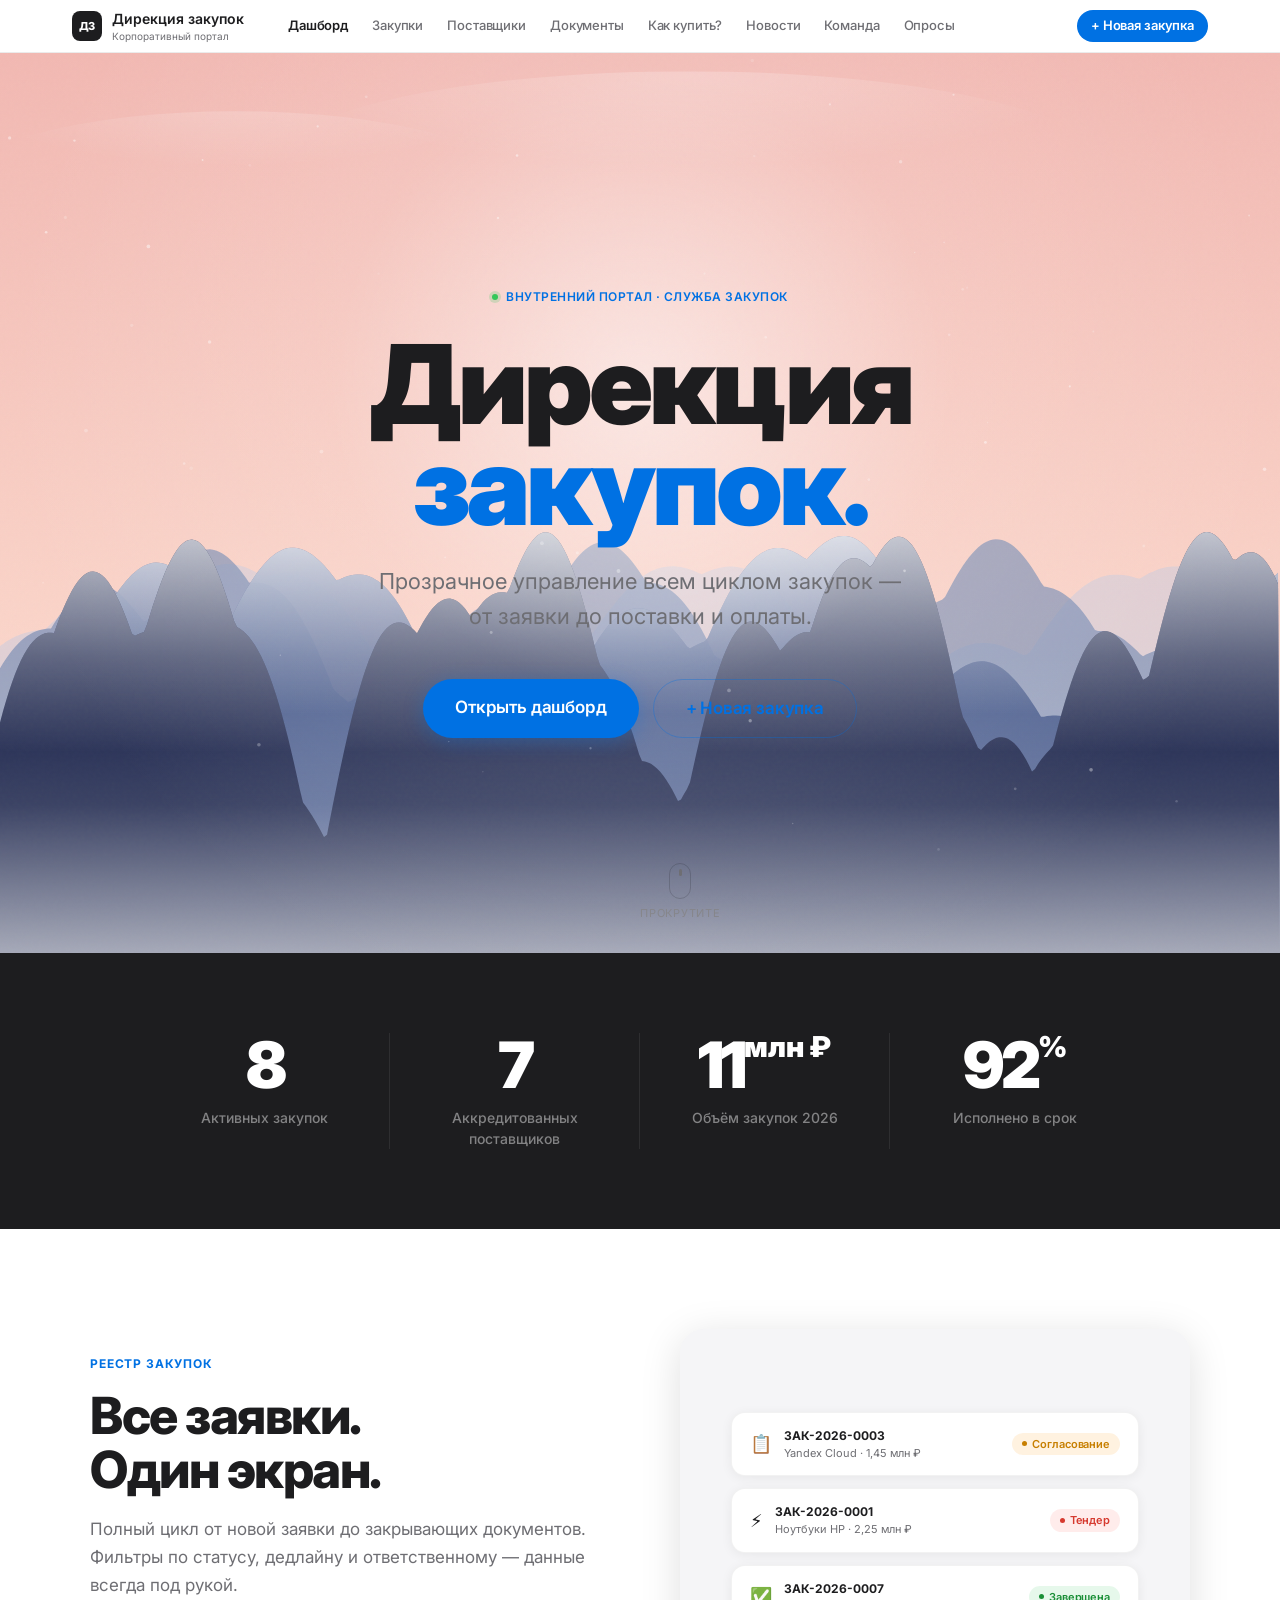
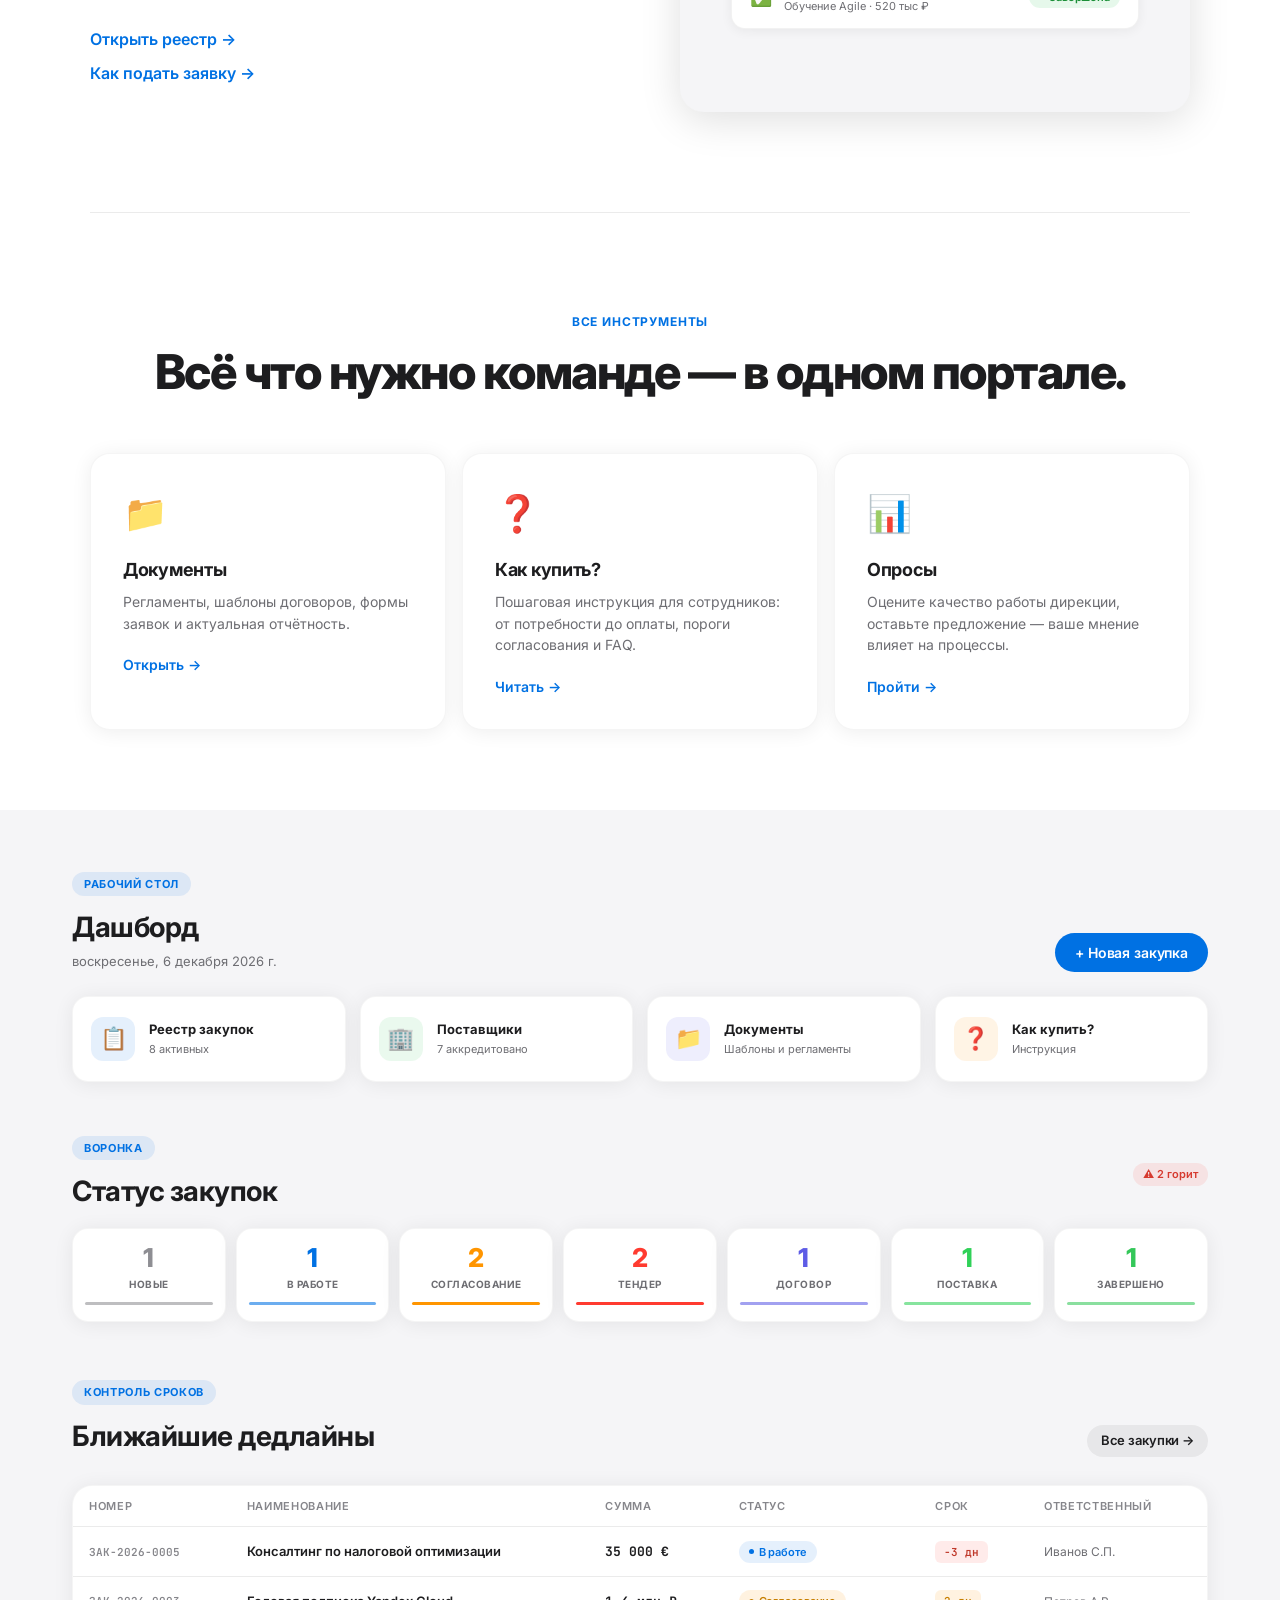
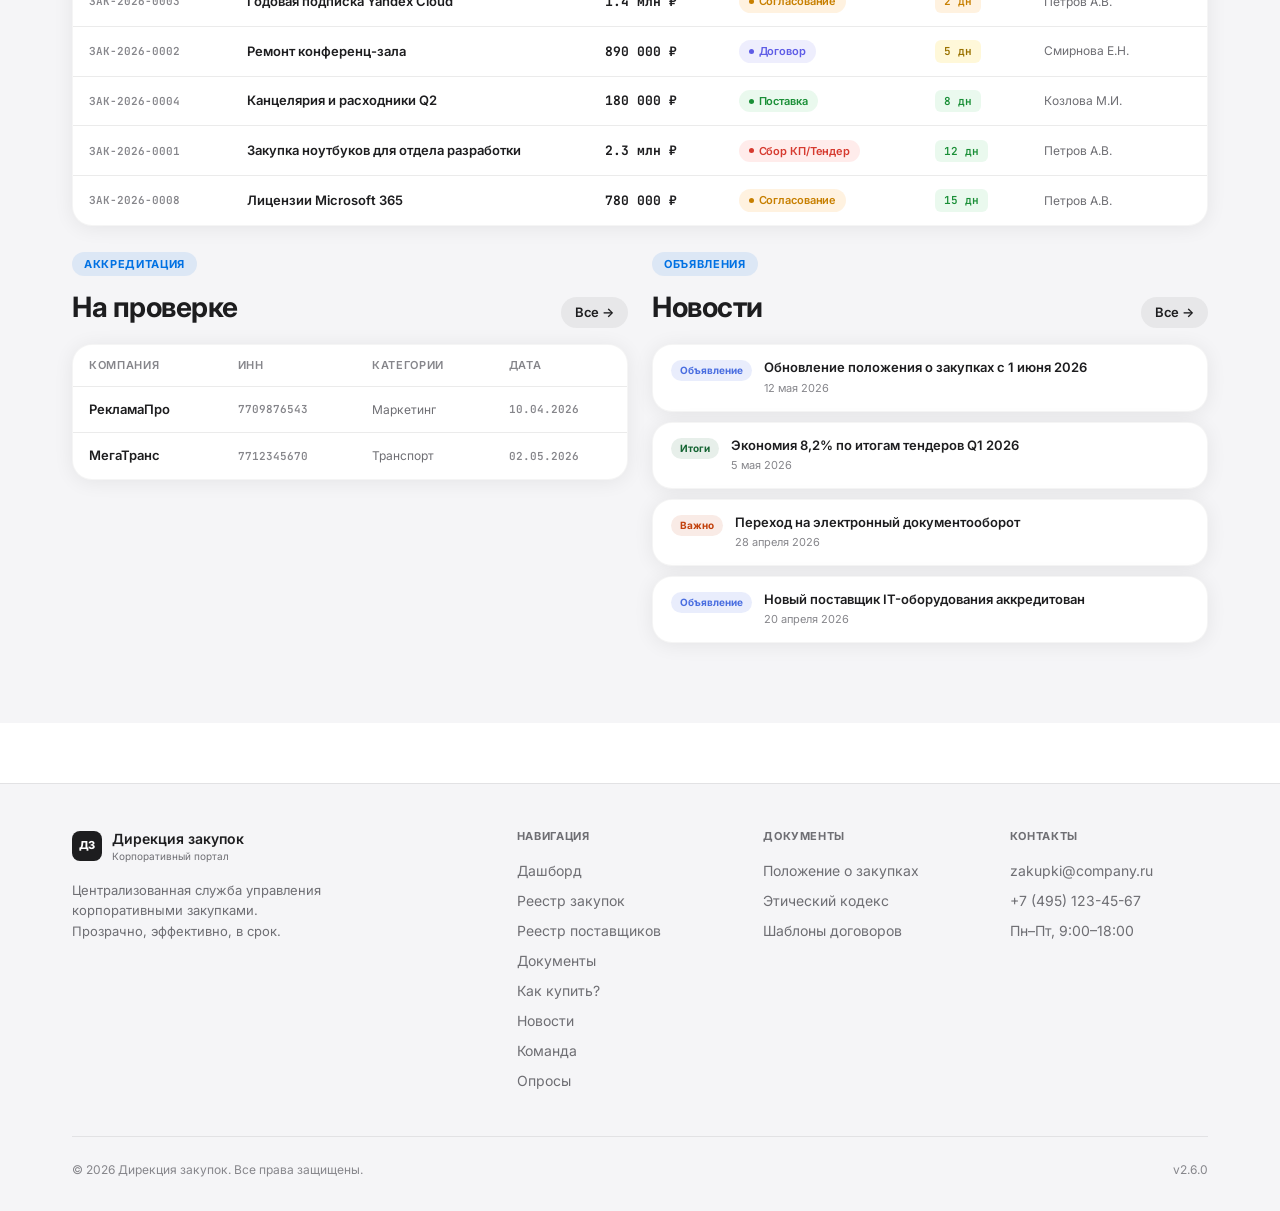
==== commit 08a6d374: "Анимации: горный пейзаж на заставке + переходы между страницами - Canvas-анимация гор на главной: 4 " ====
--- a/index.html
+++ b/index.html
@@ -18,9 +18,10 @@
       justify-content: center;
       text-align: center;
       padding: 80px 32px 60px;
-      background: #fff;
+      background: transparent;
       position: relative;
       overflow: hidden;
+      isolation: isolate;
     }
     .lp-hero-noise {
       position: absolute; inset: 0;
@@ -236,6 +237,7 @@
 
 <!-- ═══ HERO ═════════════════════════════════════ -->
 <section class="lp-hero">
+  <canvas id="heroBg" style="position:absolute;inset:0;width:100%;height:100%;display:block;z-index:-1"></canvas>
   <div class="lp-hero-noise"></div>
 
   <div class="lp-eyebrow">
@@ -547,6 +549,144 @@
       </div>
     </div>
   </a>`).join('');
+
+/* ── Mountain canvas animation ────────────────────────────── */
+(function(){
+  const cv = document.getElementById('heroBg');
+  if (!cv) return;
+  const cx = cv.getContext('2d');
+  const PR = Math.min(devicePixelRatio || 1, 2);
+  let W, H, snow = [];
+
+  function resize() {
+    W = cv.width  = cv.offsetWidth  * PR;
+    H = cv.height = cv.offsetHeight * PR;
+    snow = Array.from({length:65}, () => ({
+      x: Math.random() * W,  y: Math.random() * H * .9,
+      r: (.5 + Math.random() * 1.5) * PR,
+      vx:(Math.random() - .5) * .3,
+      vy: .1 + Math.random() * .42,
+      a:  .12 + Math.random() * .36,
+    }));
+  }
+
+  /* sky phases: [top_rgb, bottom_rgb] — daytime + golden hours */
+  const SKY = [
+    [[238,188,208],[255,228,238]],  // 0 dawn rose
+    [[255,170, 78],[255,224,128]],  // 1 sunrise gold
+    [ [62,132,208],[172,216,250]],  // 2 morning blue
+    [ [86,160,230],[196,230,255]],  // 3 midday clear
+    [[250,198, 92],[255,238,172]],  // 4 golden afternoon
+    [[225,115, 62],[255,162,110]],  // 5 warm sunset
+  ];
+
+  function getSky(t) {
+    const ph = (t / 13000) % SKY.length;
+    const i  = Math.floor(ph) % SKY.length, j = (i+1) % SKY.length, f = ph % 1;
+    const lr = (a,b) => a.map((v,k) => Math.round(v+(b[k]-v)*f));
+    return [lr(SKY[i][0],SKY[j][0]), lr(SKY[i][1],SKY[j][1])];
+  }
+
+  function drawSky(t) {
+    const [top,bot] = getSky(t);
+    const g = cx.createLinearGradient(0,0,0,H);
+    g.addColorStop(0, `rgb(${top})`);
+    g.addColorStop(1, `rgb(${bot})`);
+    cx.fillStyle = g; cx.fillRect(0,0,W,H);
+  }
+
+  /* soft cloud puffs */
+  function drawClouds(t) {
+    const [top] = getSky(t);
+    const brightness = (top[0]*.299+top[1]*.587+top[2]*.114)/255;
+    const cloudA = .12 + brightness * .14;
+    [[.18,.15,.22,.06],[.52,.12,.32,.07],[.78,.2,.26,.05],[.35,.22,.18,.04]].forEach(([cx_,cy,rw,rh],i)=>{
+      const ox = Math.sin(t*(.00008+i*.00003)+i)*W*.018;
+      const x = cx_*W+ox, y = cy*H;
+      const cg = cx.createRadialGradient(x,y,0,x,y,rw*W);
+      cg.addColorStop(0,`rgba(255,255,255,${cloudA})`);
+      cg.addColorStop(1,'rgba(255,255,255,0)');
+      cx.save(); cx.scale(1, rh/rw); cx.fillStyle=cg;
+      cx.beginPath(); cx.arc(x,y*(rw/rh),rw*W,0,Math.PI*2); cx.fill();
+      cx.restore();
+    });
+  }
+
+  /* mountain layers */
+  const LAYERS = [
+    {base:.72,h:.16,seed:7, c:[188,200,226],a:.42,ds:1.8e-4},
+    {base:.78,h:.24,seed:13,c:[122,142,180],a:.68,ds:2.8e-4},
+    {base:.85,h:.33,seed:3, c:[66, 86,136], a:.87,ds:4e-4  },
+    {base:.92,h:.41,seed:19,c:[21, 30, 70], a:1,  ds:5.5e-4},
+  ];
+
+  function peakY(x, seed, bY, mH, drift) {
+    const nx = (x+drift)/W;
+    return bY
+      - Math.abs(Math.sin(nx*Math.PI*(2.1+seed*.08)))        *mH*.62
+      - Math.abs(Math.sin(nx*Math.PI*(4.9+seed*.14)+seed))   *mH*.26
+      - Math.abs(Math.sin(nx*Math.PI*(10.3+seed*.2)+seed*2)) *mH*.12;
+  }
+
+  function drawMounts(t) {
+    LAYERS.forEach(m => {
+      const bY=H*m.base, mH=H*m.h, drift=Math.sin(t*m.ds)*W*.022;
+      cx.beginPath(); cx.moveTo(0,H);
+      for (let x=0;x<=W;x+=3) cx.lineTo(x, peakY(x,m.seed,bY,mH,drift));
+      cx.lineTo(W,H); cx.closePath();
+      cx.fillStyle=`rgba(${m.c[0]},${m.c[1]},${m.c[2]},${m.a})`; cx.fill();
+      /* snow caps on two front layers */
+      if (m.a > .8) {
+        cx.save();
+        cx.beginPath(); cx.moveTo(0,H);
+        for (let x=0;x<=W;x+=3) cx.lineTo(x, peakY(x,m.seed,bY,mH,drift));
+        cx.lineTo(W,H); cx.closePath(); cx.clip();
+        const sg=cx.createLinearGradient(0,bY-mH,0,bY-mH*.35);
+        sg.addColorStop(0,'rgba(255,255,255,.8)');
+        sg.addColorStop(1,'rgba(255,255,255,0)');
+        cx.fillStyle=sg; cx.fillRect(0,bY-mH,W,mH*.68);
+        cx.restore();
+      }
+    });
+  }
+
+  function drawMist() {
+    const mg=cx.createLinearGradient(0,H*.67,0,H);
+    mg.addColorStop(0,'rgba(255,255,255,0)');
+    mg.addColorStop(.5,'rgba(255,255,255,.16)');
+    mg.addColorStop(1, 'rgba(255,255,255,.62)');
+    cx.fillStyle=mg; cx.fillRect(0,H*.67,W,H);
+  }
+
+  function drawVeil() {
+    /* radial white glow so hero text stays readable */
+    const vg=cx.createRadialGradient(W/2,H*.37,0,W/2,H*.37,W*.5);
+    vg.addColorStop(0,  'rgba(255,255,255,.56)');
+    vg.addColorStop(.48,'rgba(255,255,255,.1)');
+    vg.addColorStop(1,  'rgba(255,255,255,0)');
+    cx.fillStyle=vg; cx.fillRect(0,0,W,H);
+  }
+
+  function drawSnow() {
+    snow.forEach(p=>{
+      p.x+=p.vx; p.y+=p.vy;
+      if(p.y>H*.9){p.y=-4;p.x=Math.random()*W;}
+      if(p.x<0)p.x=W; if(p.x>W)p.x=0;
+      cx.beginPath(); cx.arc(p.x,p.y,p.r,0,Math.PI*2);
+      cx.fillStyle=`rgba(255,255,255,${p.a})`; cx.fill();
+    });
+  }
+
+  function draw(t) {
+    cx.clearRect(0,0,W,H);
+    drawSky(t); drawClouds(t); drawMounts(t); drawMist(); drawVeil(); drawSnow();
+    requestAnimationFrame(draw);
+  }
+
+  window.addEventListener('resize', resize);
+  resize();
+  requestAnimationFrame(draw);
+})();
 </script>
 </body>
 </html>
--- a/style.css
+++ b/style.css
@@ -1,5 +1,6 @@
 @import url('https://fonts.googleapis.com/css2?family=Inter:wght@300;400;500;600;700;800;900&family=JetBrains+Mono:wght@500;600&display=swap');
 
+html { scroll-behavior: smooth }
 *, *::before, *::after { box-sizing: border-box; margin: 0; padding: 0 }
 
 :root {
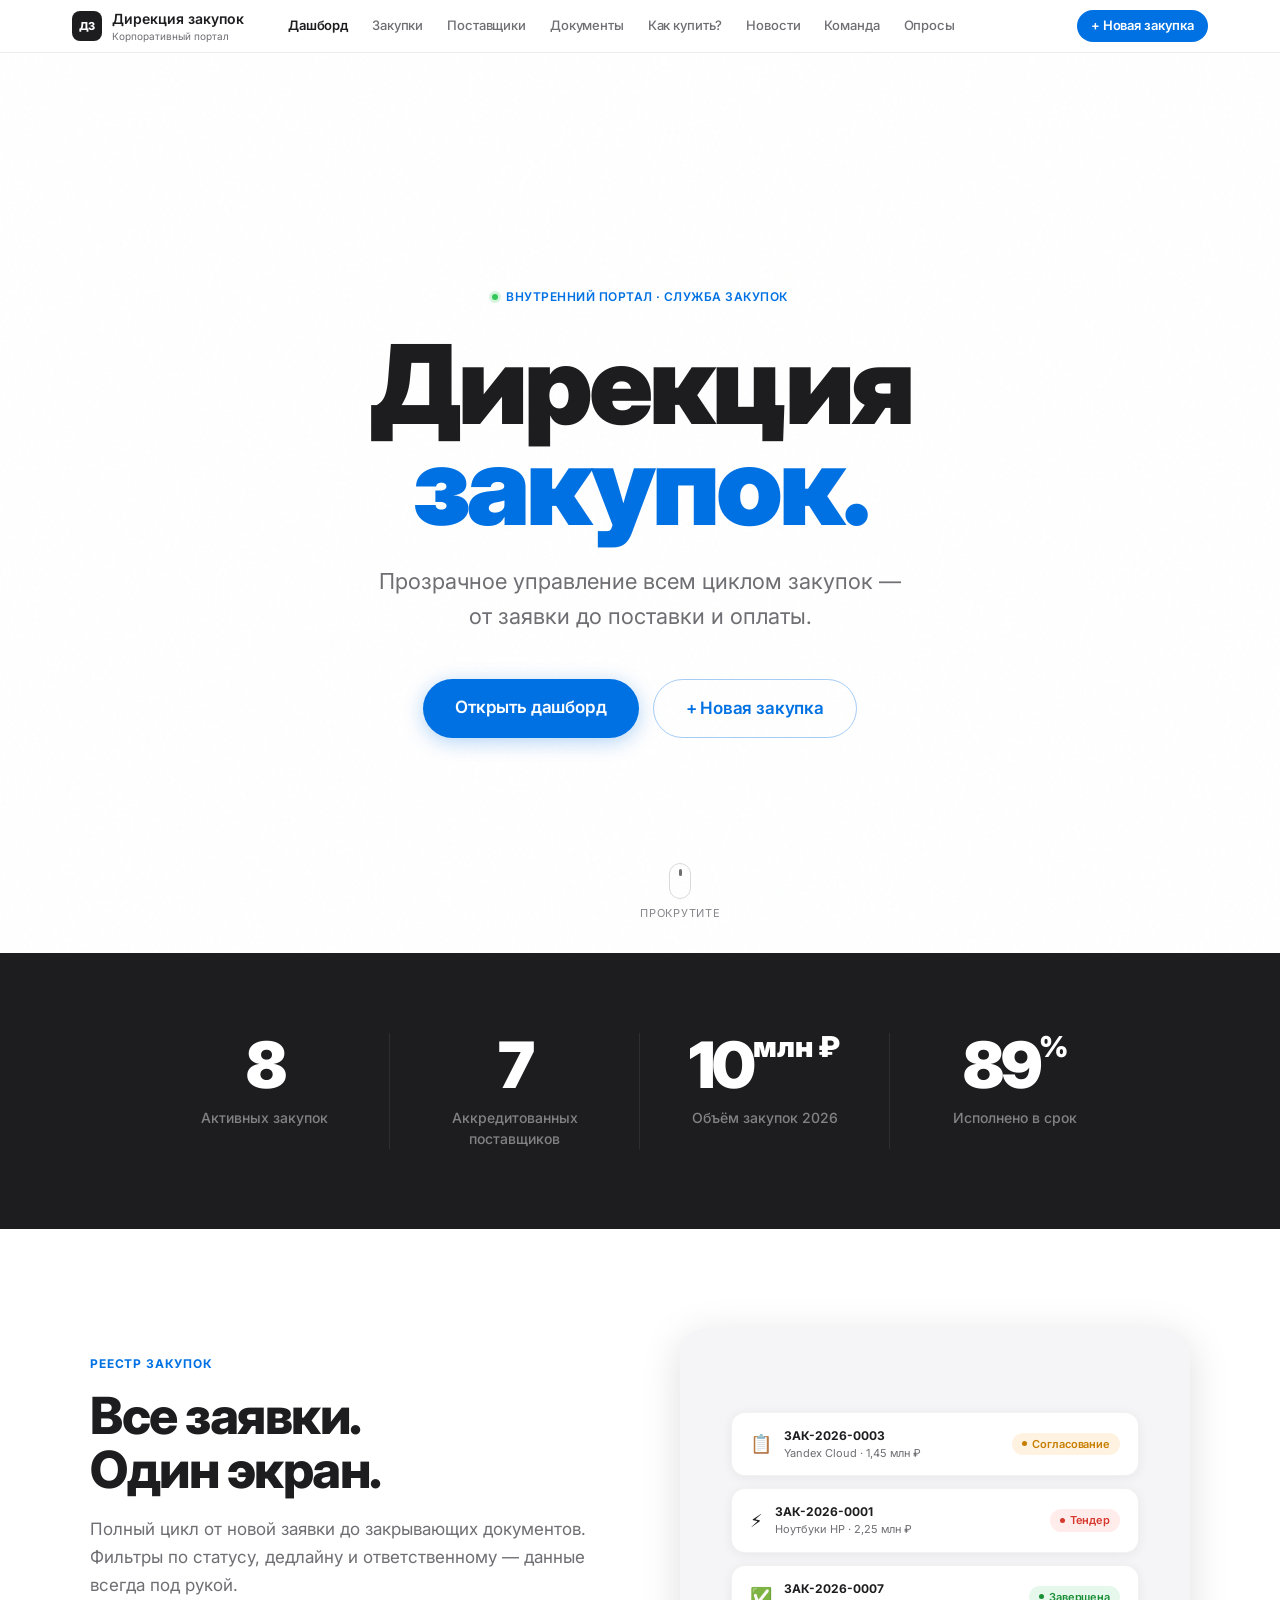
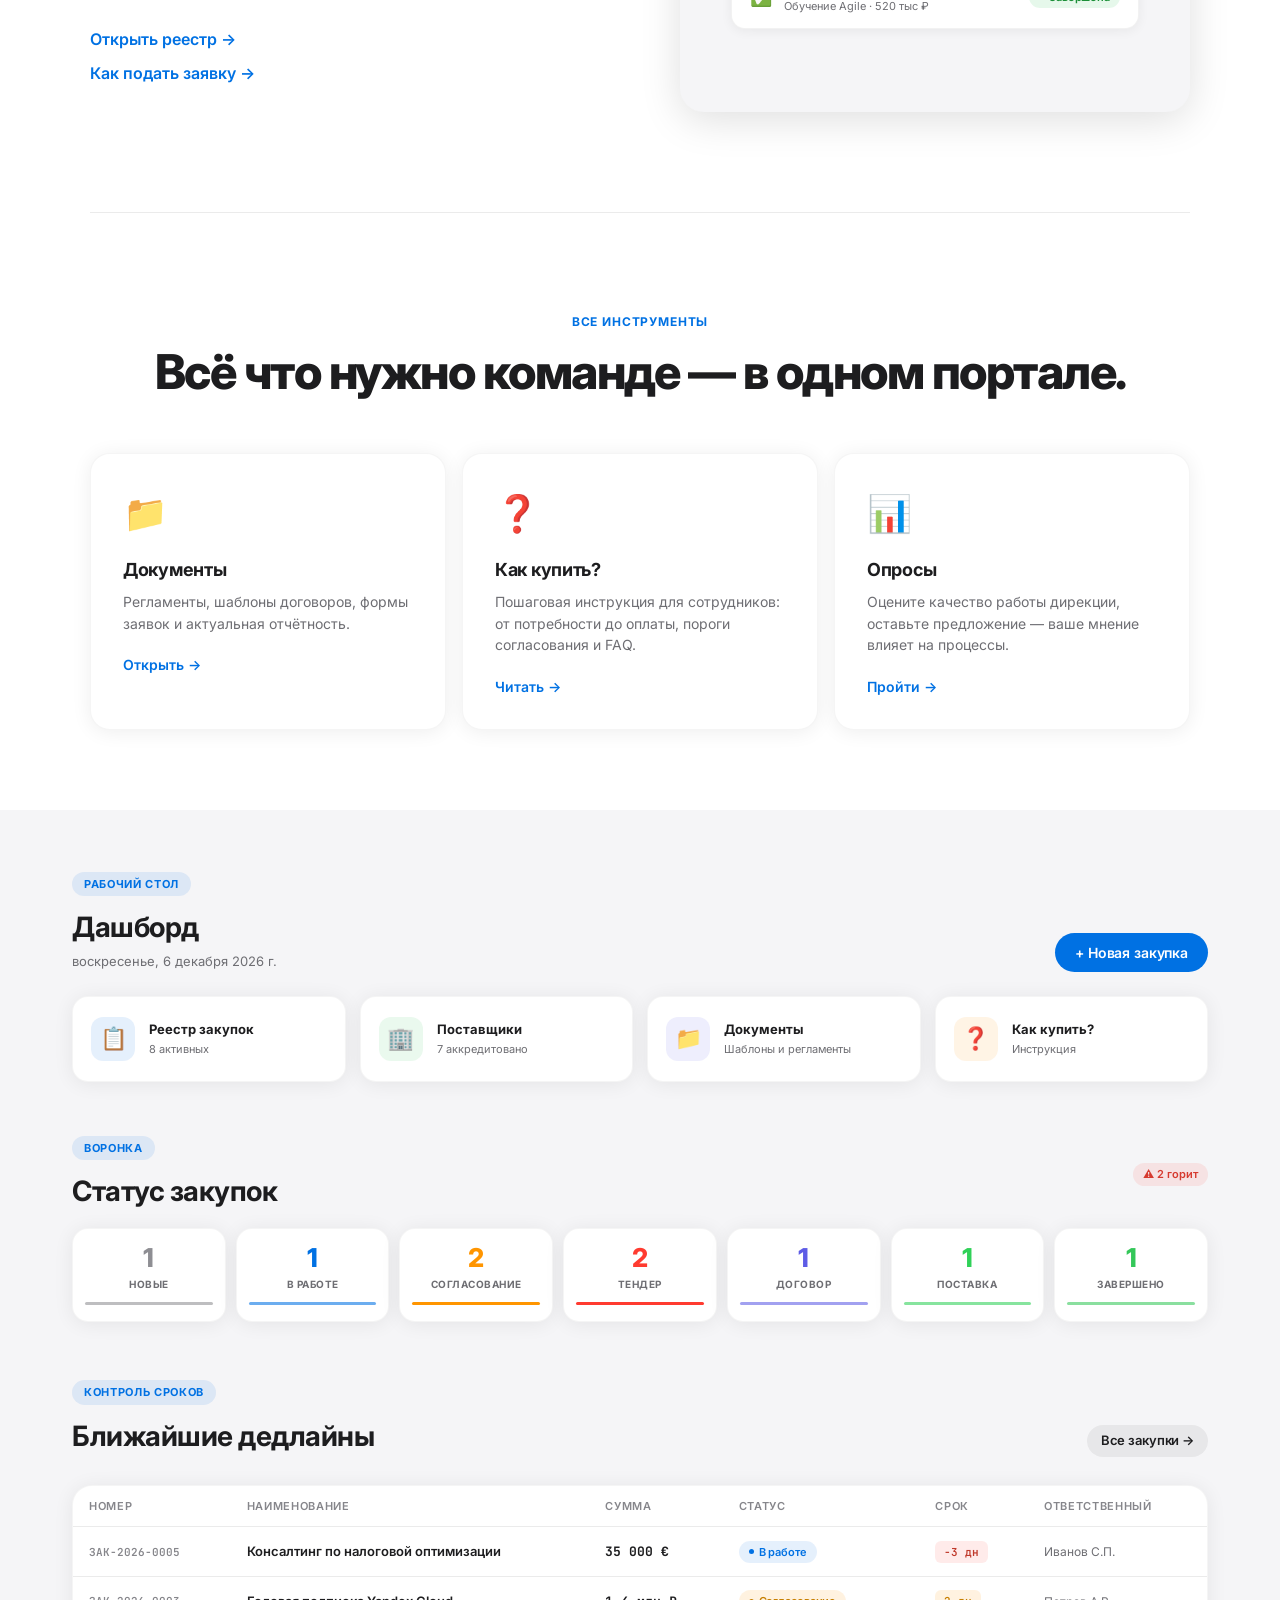
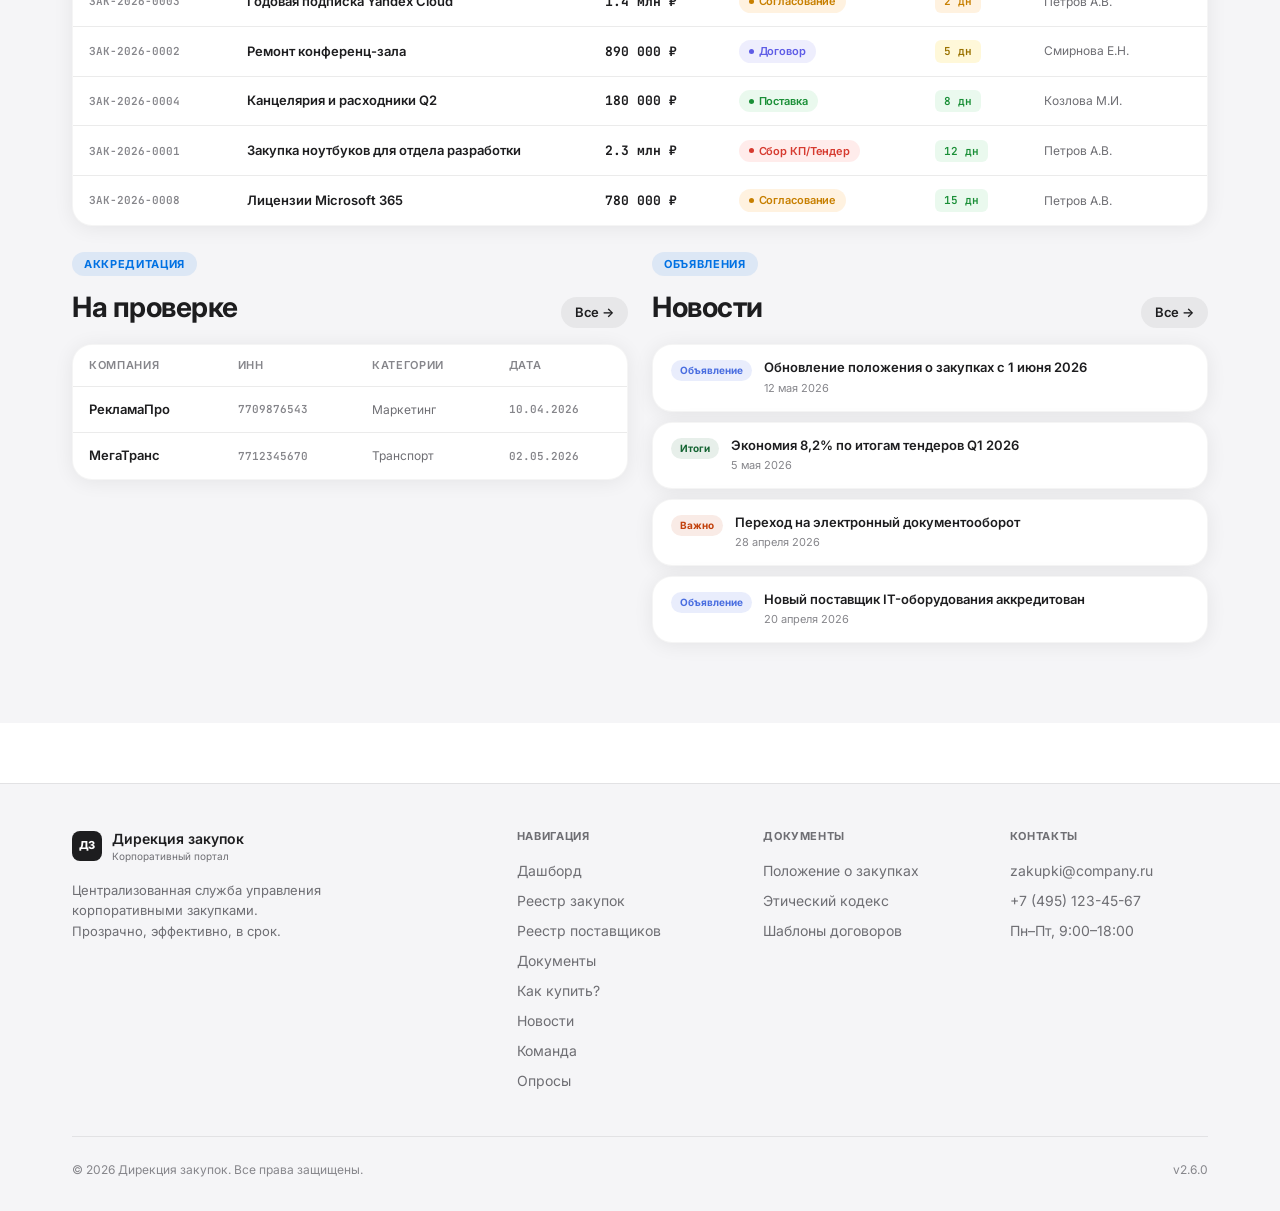
==== commit 950409dc: "Заставка: реальные фотографии гор вместо canvas-анимации - Четыре фотографии горных пейзажей с Unspl" ====
--- a/index.html
+++ b/index.html
@@ -105,6 +105,41 @@
     @keyframes scroll-bounce { 0%,100% { transform: translateY(0); opacity: 1 } 75% { transform: translateY(11px); opacity: 0 } }
     @keyframes fade-up-in { from { opacity: 0; transform: translateY(20px) } to { opacity: 1; transform: translateY(0) } }
 
+    /* ── PHOTO SLIDESHOW ────────────────────────── */
+    .hero-slides{position:absolute;inset:0;z-index:-2;overflow:hidden}
+    .hero-slide{
+      position:absolute;inset:0;
+      background-size:cover;background-position:center;
+      opacity:0;
+      animation-duration:32s;
+      animation-timing-function:ease-in-out;
+      animation-iteration-count:infinite;
+      animation-fill-mode:backwards;
+    }
+    .hero-slide:nth-child(1){animation-name:heroFade,kbA;animation-delay:0s}
+    .hero-slide:nth-child(2){animation-name:heroFade,kbB;animation-delay:8s}
+    .hero-slide:nth-child(3){animation-name:heroFade,kbA;animation-delay:16s}
+    .hero-slide:nth-child(4){animation-name:heroFade,kbB;animation-delay:24s}
+    @keyframes heroFade{
+      0%,4%   {opacity:0}
+      9%,24%  {opacity:1}
+      29%,100%{opacity:0}
+    }
+    @keyframes kbA{
+      0%  {transform:scale(1.0) translate(0%,0%)}
+      100%{transform:scale(1.18) translate(-2%,-1.5%)}
+    }
+    @keyframes kbB{
+      0%  {transform:scale(1.14) translate(2%,1%)}
+      100%{transform:scale(1.0) translate(-1%,-0.5%)}
+    }
+    .hero-overlay{
+      position:absolute;inset:0;z-index:-1;
+      background:
+        radial-gradient(ellipse 80% 58% at 50% 40%,rgba(255,255,255,.68) 0%,rgba(255,255,255,.04) 72%),
+        linear-gradient(to bottom,rgba(255,255,255,.28) 0%,rgba(255,255,255,.08) 48%,rgba(255,255,255,.55) 100%);
+    }
+
     /* ── STATS STRIP ────────────────────────── */
     .lp-stats {
       background: var(--bg-dark);
@@ -237,7 +272,13 @@
 
 <!-- ═══ HERO ═════════════════════════════════════ -->
 <section class="lp-hero">
-  <canvas id="heroBg" style="position:absolute;inset:0;width:100%;height:100%;display:block;z-index:-1"></canvas>
+  <div class="hero-slides">
+    <div class="hero-slide" style="background-image:url('https://images.unsplash.com/photo-1506905925346-21bda4d32df4?w=1920&q=80&fit=crop&auto=format')"></div>
+    <div class="hero-slide" style="background-image:url('https://images.unsplash.com/photo-1464822759023-fed622ff2c3b?w=1920&q=80&fit=crop&auto=format')"></div>
+    <div class="hero-slide" style="background-image:url('https://images.unsplash.com/photo-1519681393784-d120267933ba?w=1920&q=80&fit=crop&auto=format')"></div>
+    <div class="hero-slide" style="background-image:url('https://images.unsplash.com/photo-1483728642387-6c3bdd6c93e5?w=1920&q=80&fit=crop&auto=format')"></div>
+  </div>
+  <div class="hero-overlay"></div>
   <div class="lp-hero-noise"></div>
 
   <div class="lp-eyebrow">
@@ -550,143 +591,6 @@
     </div>
   </a>`).join('');
 
-/* ── Mountain canvas animation ────────────────────────────── */
-(function(){
-  const cv = document.getElementById('heroBg');
-  if (!cv) return;
-  const cx = cv.getContext('2d');
-  const PR = Math.min(devicePixelRatio || 1, 2);
-  let W, H, snow = [];
-
-  function resize() {
-    W = cv.width  = cv.offsetWidth  * PR;
-    H = cv.height = cv.offsetHeight * PR;
-    snow = Array.from({length:65}, () => ({
-      x: Math.random() * W,  y: Math.random() * H * .9,
-      r: (.5 + Math.random() * 1.5) * PR,
-      vx:(Math.random() - .5) * .3,
-      vy: .1 + Math.random() * .42,
-      a:  .12 + Math.random() * .36,
-    }));
-  }
-
-  /* sky phases: [top_rgb, bottom_rgb] — daytime + golden hours */
-  const SKY = [
-    [[238,188,208],[255,228,238]],  // 0 dawn rose
-    [[255,170, 78],[255,224,128]],  // 1 sunrise gold
-    [ [62,132,208],[172,216,250]],  // 2 morning blue
-    [ [86,160,230],[196,230,255]],  // 3 midday clear
-    [[250,198, 92],[255,238,172]],  // 4 golden afternoon
-    [[225,115, 62],[255,162,110]],  // 5 warm sunset
-  ];
-
-  function getSky(t) {
-    const ph = (t / 13000) % SKY.length;
-    const i  = Math.floor(ph) % SKY.length, j = (i+1) % SKY.length, f = ph % 1;
-    const lr = (a,b) => a.map((v,k) => Math.round(v+(b[k]-v)*f));
-    return [lr(SKY[i][0],SKY[j][0]), lr(SKY[i][1],SKY[j][1])];
-  }
-
-  function drawSky(t) {
-    const [top,bot] = getSky(t);
-    const g = cx.createLinearGradient(0,0,0,H);
-    g.addColorStop(0, `rgb(${top})`);
-    g.addColorStop(1, `rgb(${bot})`);
-    cx.fillStyle = g; cx.fillRect(0,0,W,H);
-  }
-
-  /* soft cloud puffs */
-  function drawClouds(t) {
-    const [top] = getSky(t);
-    const brightness = (top[0]*.299+top[1]*.587+top[2]*.114)/255;
-    const cloudA = .12 + brightness * .14;
-    [[.18,.15,.22,.06],[.52,.12,.32,.07],[.78,.2,.26,.05],[.35,.22,.18,.04]].forEach(([cx_,cy,rw,rh],i)=>{
-      const ox = Math.sin(t*(.00008+i*.00003)+i)*W*.018;
-      const x = cx_*W+ox, y = cy*H;
-      const cg = cx.createRadialGradient(x,y,0,x,y,rw*W);
-      cg.addColorStop(0,`rgba(255,255,255,${cloudA})`);
-      cg.addColorStop(1,'rgba(255,255,255,0)');
-      cx.save(); cx.scale(1, rh/rw); cx.fillStyle=cg;
-      cx.beginPath(); cx.arc(x,y*(rw/rh),rw*W,0,Math.PI*2); cx.fill();
-      cx.restore();
-    });
-  }
-
-  /* mountain layers */
-  const LAYERS = [
-    {base:.72,h:.16,seed:7, c:[188,200,226],a:.42,ds:1.8e-4},
-    {base:.78,h:.24,seed:13,c:[122,142,180],a:.68,ds:2.8e-4},
-    {base:.85,h:.33,seed:3, c:[66, 86,136], a:.87,ds:4e-4  },
-    {base:.92,h:.41,seed:19,c:[21, 30, 70], a:1,  ds:5.5e-4},
-  ];
-
-  function peakY(x, seed, bY, mH, drift) {
-    const nx = (x+drift)/W;
-    return bY
-      - Math.abs(Math.sin(nx*Math.PI*(2.1+seed*.08)))        *mH*.62
-      - Math.abs(Math.sin(nx*Math.PI*(4.9+seed*.14)+seed))   *mH*.26
-      - Math.abs(Math.sin(nx*Math.PI*(10.3+seed*.2)+seed*2)) *mH*.12;
-  }
-
-  function drawMounts(t) {
-    LAYERS.forEach(m => {
-      const bY=H*m.base, mH=H*m.h, drift=Math.sin(t*m.ds)*W*.022;
-      cx.beginPath(); cx.moveTo(0,H);
-      for (let x=0;x<=W;x+=3) cx.lineTo(x, peakY(x,m.seed,bY,mH,drift));
-      cx.lineTo(W,H); cx.closePath();
-      cx.fillStyle=`rgba(${m.c[0]},${m.c[1]},${m.c[2]},${m.a})`; cx.fill();
-      /* snow caps on two front layers */
-      if (m.a > .8) {
-        cx.save();
-        cx.beginPath(); cx.moveTo(0,H);
-        for (let x=0;x<=W;x+=3) cx.lineTo(x, peakY(x,m.seed,bY,mH,drift));
-        cx.lineTo(W,H); cx.closePath(); cx.clip();
-        const sg=cx.createLinearGradient(0,bY-mH,0,bY-mH*.35);
-        sg.addColorStop(0,'rgba(255,255,255,.8)');
-        sg.addColorStop(1,'rgba(255,255,255,0)');
-        cx.fillStyle=sg; cx.fillRect(0,bY-mH,W,mH*.68);
-        cx.restore();
-      }
-    });
-  }
-
-  function drawMist() {
-    const mg=cx.createLinearGradient(0,H*.67,0,H);
-    mg.addColorStop(0,'rgba(255,255,255,0)');
-    mg.addColorStop(.5,'rgba(255,255,255,.16)');
-    mg.addColorStop(1, 'rgba(255,255,255,.62)');
-    cx.fillStyle=mg; cx.fillRect(0,H*.67,W,H);
-  }
-
-  function drawVeil() {
-    /* radial white glow so hero text stays readable */
-    const vg=cx.createRadialGradient(W/2,H*.37,0,W/2,H*.37,W*.5);
-    vg.addColorStop(0,  'rgba(255,255,255,.56)');
-    vg.addColorStop(.48,'rgba(255,255,255,.1)');
-    vg.addColorStop(1,  'rgba(255,255,255,0)');
-    cx.fillStyle=vg; cx.fillRect(0,0,W,H);
-  }
-
-  function drawSnow() {
-    snow.forEach(p=>{
-      p.x+=p.vx; p.y+=p.vy;
-      if(p.y>H*.9){p.y=-4;p.x=Math.random()*W;}
-      if(p.x<0)p.x=W; if(p.x>W)p.x=0;
-      cx.beginPath(); cx.arc(p.x,p.y,p.r,0,Math.PI*2);
-      cx.fillStyle=`rgba(255,255,255,${p.a})`; cx.fill();
-    });
-  }
-
-  function draw(t) {
-    cx.clearRect(0,0,W,H);
-    drawSky(t); drawClouds(t); drawMounts(t); drawMist(); drawVeil(); drawSnow();
-    requestAnimationFrame(draw);
-  }
-
-  window.addEventListener('resize', resize);
-  resize();
-  requestAnimationFrame(draw);
-})();
 </script>
 </body>
 </html>
